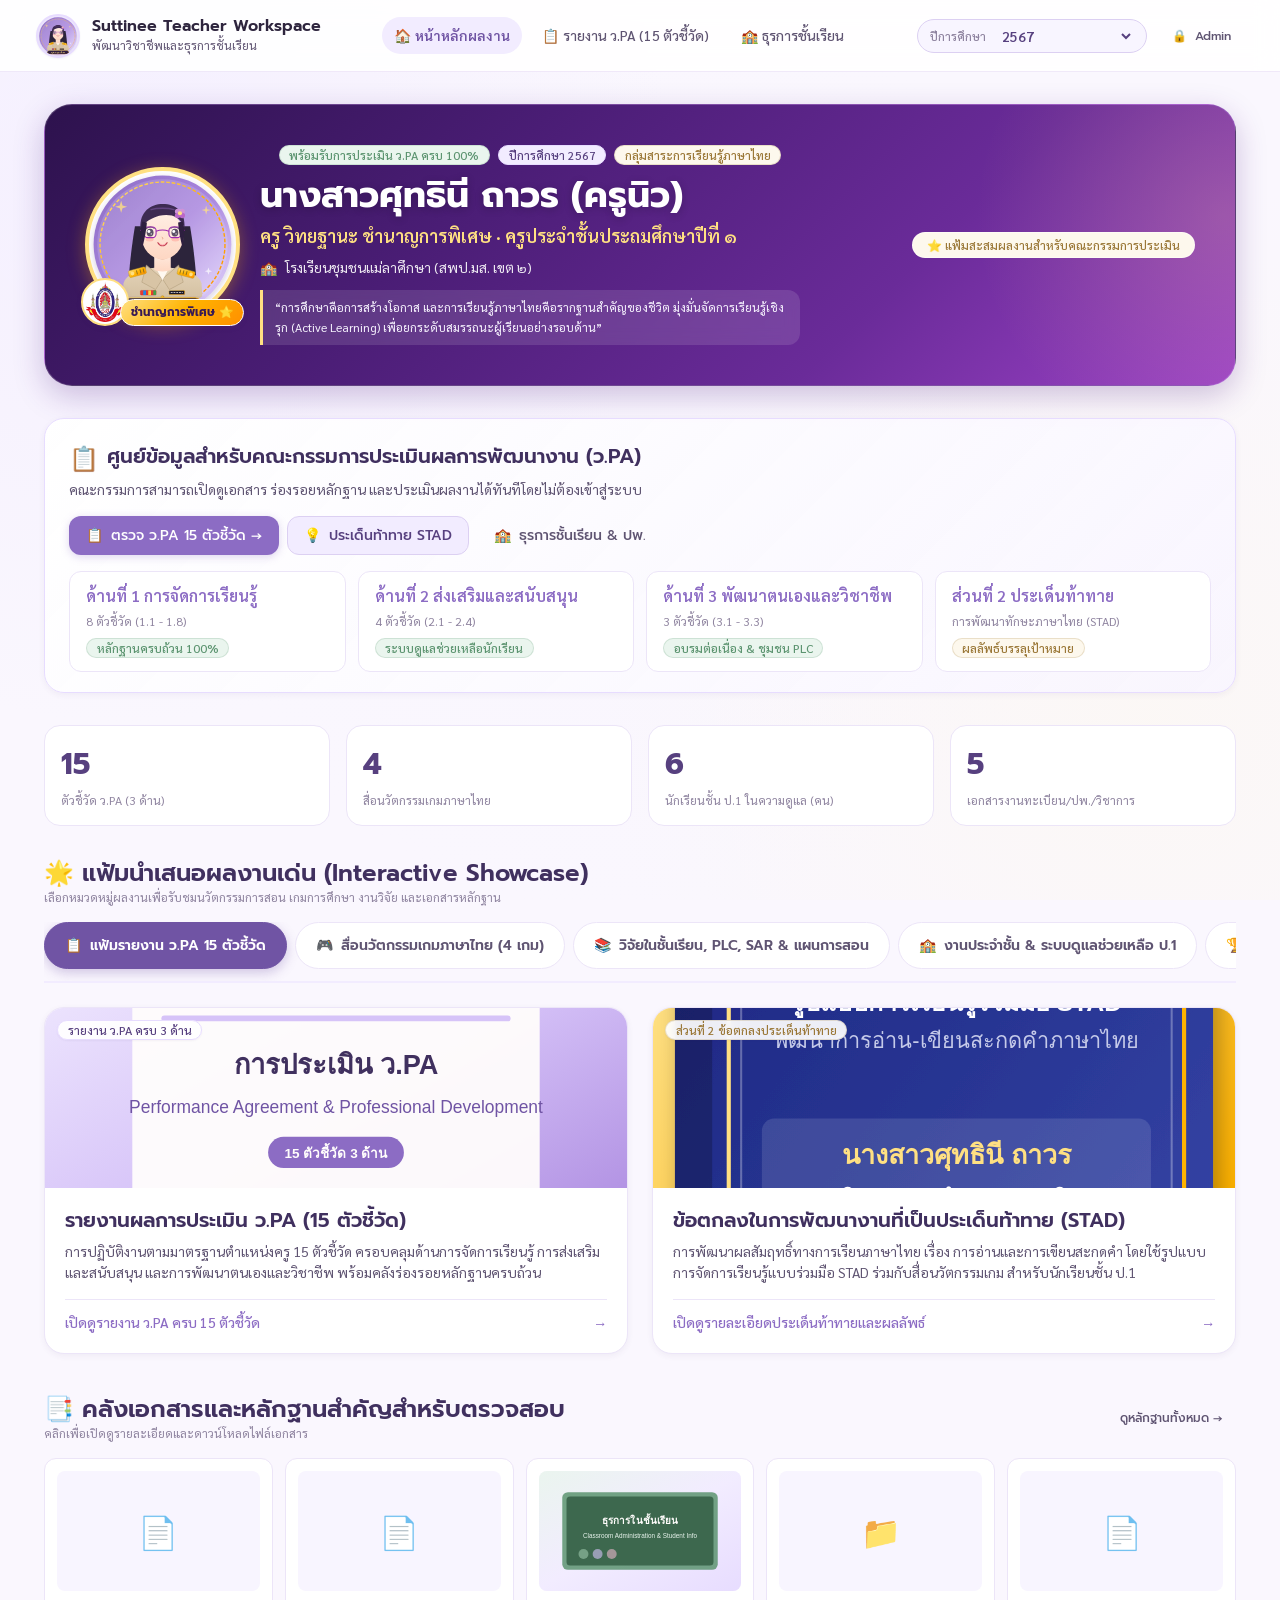
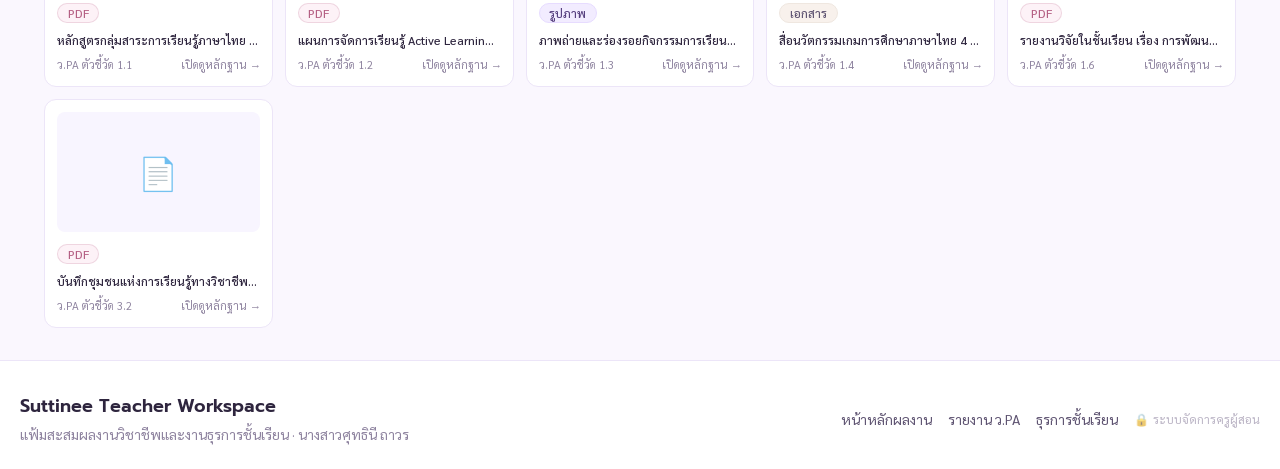
==== index.html @ 17eee942 "feat: initial release of Suttinee Teacher Workspace — Academic Portfolio & Evaluator Platform" ====
<!DOCTYPE html>
<html lang="th">
<head>
  <meta charset="UTF-8">
  <meta name="viewport" content="width=device-width, initial-scale=1.0">
  <meta name="description" content="Suttinee Teacher Workspace — ผลงานการพัฒนาวิชาชีพ (ว.PA) และงานธุรการชั้นเรียน โดย นางสาวศุทธินี ถาวร สำหรับคณะกรรมการประเมิน">
  <meta name="theme-color" content="#A986DE">
  <title>Suttinee Teacher Workspace — แฟ้มสะสมผลงานและประเมิน ว.PA ครูศุทธินี ถาวร</title>

  <!-- CSS Design System -->
  <link rel="stylesheet" href="./css/tokens.css">
  <link rel="stylesheet" href="./css/base.css">
  <link rel="stylesheet" href="./css/layout.css">
  <link rel="stylesheet" href="./css/components.css">
  <link rel="stylesheet" href="./css/pages.css">
  <link rel="stylesheet" href="./css/utilities.css">
</head>
<body>

  <!-- Top Progress Bar -->
  <div id="top-progress-bar" role="progressbar" aria-valuemin="0" aria-valuemax="100"></div>

  <!-- Header -->
  <header class="site-header" id="site-header">
    <div class="header-inner">
      <a href="./index.html" class="header-brand" id="header-brand-link">
        <img src="./assets/fallback/profile.svg" alt="ครูศุทธินี" class="brand-avatar" id="header-avatar">
        <div class="brand-meta">
          <span class="brand-title" id="header-title">Suttinee Teacher Workspace</span>
          <span class="brand-subtitle" id="header-subtitle">พัฒนาวิชาชีพและธุรการชั้นเรียน</span>
        </div>
      </a>

      <!-- Desktop Navigation -->
      <nav class="header-nav" aria-label="Main Navigation">
        <a href="./index.html" class="nav-link active" id="nav-home">
          <span>🏠</span> หน้าหลักผลงาน
        </a>
        <a href="./pa.html" class="nav-link" id="nav-pa">
          <span>📋</span> รายงาน ว.PA (15 ตัวชี้วัด)
        </a>
        <a href="./classroom.html" class="nav-link" id="nav-classroom">
          <span>🏫</span> ธุรการชั้นเรียน
        </a>
      </nav>

      <!-- Header Actions: Year Selector, Top-Right Admin Entry & Mobile Toggle -->
      <div class="header-actions">
        <div class="year-pill-wrapper" title="เลือกปีการศึกษา">
          <span class="year-pill-label">ปีการศึกษา</span>
          <select id="header-year-select" class="year-pill-select" aria-label="เลือกปีการศึกษา">
            <!-- Populated dynamically -->
          </select>
        </div>

        <!-- Top-Right Admin Button -->
        <div id="header-admin-wrapper">
          <a href="./admin.html" class="btn btn-subtle btn-sm" id="btn-header-admin" title="ส่วนจัดการระบบสำหรับครูผู้สอน">
            <span id="admin-btn-icon">🔒</span> <span id="admin-btn-text">Admin</span>
          </a>
        </div>

        <button type="button" class="mobile-nav-toggle" id="mobile-nav-toggle" aria-label="Open menu">
          ☰
        </button>
      </div>
    </div>
  </header>

  <!-- Mobile Drawer -->
  <div class="mobile-drawer-backdrop" id="mobile-drawer-backdrop"></div>
  <aside class="mobile-drawer" id="mobile-drawer" aria-label="Mobile Navigation">
    <div class="mobile-drawer-header">
      <div class="font-semibold text-purple">เมนูนำทาง</div>
      <button type="button" class="btn-icon" id="mobile-drawer-close" aria-label="Close menu">&times;</button>
    </div>
    <div class="mobile-nav-links">
      <a href="./index.html" class="mobile-nav-link active"><span>🏠</span> หน้าหลักผลงาน</a>
      <a href="./pa.html" class="mobile-nav-link" id="mob-nav-pa"><span>📋</span> รายงาน ว.PA 15 ตัวชี้วัด</a>
      <a href="./classroom.html" class="mobile-nav-link" id="mob-nav-classroom"><span>🏫</span> ธุรการชั้นเรียน</a>
      <a href="./admin.html" class="mobile-nav-link" style="margin-top: 2rem; border-top: 1px solid var(--border-light); padding-top: 1rem;">
        <span>🔒</span> เข้าสู่ระบบจัดการ (Admin)
      </a>
    </div>
  </aside>

  <!-- Main Content -->
  <main class="main-wrapper" id="main-content">
    <div class="container">

      <!-- Hero Portfolio Presentation Showcase -->
      <section class="hero-portfolio-showcase animate-fade-in" aria-labelledby="hero-teacher-name">
        <div class="hero-inner-layout">
          <div class="hero-identity">
            <div class="hero-avatar-crest">
              <img src="./assets/showcase/avatar-krunew.svg" alt="ภาพครูนิว ศุทธินี ถาวร" class="hero-avatar-img" id="hero-avatar">
              <!-- School Emblem Seal -->
              <div class="school-emblem-badge" title="โรงเรียนชุมชนแม่ลาศึกษา">
                <img src="./assets/school_logo.png" alt="ตราโรงเรียนชุมชนแม่ลาศึกษา" id="hero-school-logo">
              </div>
              <span class="senior-seal-badge">ชำนาญการพิเศษ ⭐</span>
            </div>

            <div class="hero-meta-box">
              <div class="d-flex align-center gap-2 mb-2 flex-wrap justify-center justify-md-start">
                <span class="badge badge-sage">พร้อมรับการประเมิน ว.PA ครบ 100%</span>
                <span class="badge badge-purple" id="hero-year-badge">ปีการศึกษา 2567</span>
                <span class="badge badge-gold">กลุ่มสาระการเรียนรู้ภาษาไทย</span>
              </div>
              <h1 class="hero-title-main" id="hero-teacher-name">นางสาวศุทธินี ถาวร (ครูนิว)</h1>
              <div class="hero-rank-text" id="hero-role">ครู วิทยฐานะ ชำนาญการพิเศษ · ครูประจำชั้นประถมศึกษาปีที่ ๑</div>
              <div class="hero-school-text" id="hero-school">
                <span>🏫</span> โรงเรียนชุมชนแม่ลาศึกษา อำเภอแม่ลาน้อย จังหวัดแม่ฮ่องสอน (สพป.มส. เขต ๒)
              </div>
              <p class="hero-quote-box" id="hero-quote">
                “การศึกษาคือการสร้างโอกาส และการเรียนรู้ภาษาไทยคือรากฐานสำคัญของชีวิต มุ่งมั่นจัดการเรียนรู้เชิงรุก (Active Learning) บูรณาการสื่อนวัตกรรมเกมเพื่อพัฒนาศักยภาพผู้เรียนอย่างรอบด้าน”
              </p>
            </div>
          </div>

          <!-- Quick Evaluator Status & Contact Card -->
          <div class="d-flex flex-column gap-3 align-center align-md-end">
            <div class="badge badge-gold" style="font-size: var(--font-size-xs); padding: 6px 14px; border: 1px solid rgba(255,255,255,0.4);">
              ⭐ แฟ้มสะสมผลงานสำหรับคณะกรรมการประเมิน
            </div>
            <div class="text-right d-none d-md-block" style="font-size: var(--font-size-xs); color: rgba(255,255,255,0.85); line-height: 1.6;">
              <div>📞 ติดต่อครูศุทธินี: <strong>064-618-0472</strong></div>
              <div>📍 ม.1 ต.แม่ลาหลวง อ.แม่ลาน้อย จ.แม่ฮ่องสอน</div>
            </div>
          </div>
        </div>
      </section>

      <!-- Evaluator Welcome & Quick-Jump Gateway -->
      <section class="evaluator-quick-strip animate-slide-up" aria-label="Evaluator Gateway">
        <div class="d-flex align-center justify-between flex-wrap gap-4 mb-4">
          <div>
            <div class="d-flex align-center gap-2">
              <span style="font-size: 1.5rem;">📋</span>
              <h2 style="font-size: var(--font-size-lg); color: var(--purple-900);">
                ศูนย์ข้อมูลสำหรับคณะกรรมการประเมินผลการพัฒนางาน (ว.PA)
              </h2>
            </div>
            <p class="text-secondary" style="font-size: var(--font-size-sm); margin-top: 4px;">
              คณะกรรมการสามารถเปิดดูเอกสาร ร่องรอยหลักฐาน และประเมินผลงานได้ทันทีโดยไม่ต้องเข้าสู่ระบบ
            </p>
          </div>

          <!-- Quick Navigation Buttons for Committee -->
          <div class="d-flex flex-wrap gap-2">
            <a href="./pa.html" class="btn btn-primary" id="btn-eval-pa">
              <span>📋</span> ตรวจ ว.PA 15 ตัวชี้วัด &rarr;
            </a>
            <a href="./pa.html#indicator-CHALLENGE" class="btn btn-secondary" id="btn-eval-challenge">
              <span>💡</span> ประเด็นท้าทาย STAD
            </a>
            <a href="./classroom.html" class="btn btn-subtle" id="btn-eval-classroom">
              <span>🏫</span> ธุรการชั้นเรียน &amp; ปพ.
            </a>
          </div>
        </div>

        <!-- 3 Aspects Summary Cards for Evaluators -->
        <div class="d-grid gap-3" style="grid-template-columns: repeat(auto-fit, minmax(240px, 1fr));">
          <div style="background: var(--surface-card); padding: var(--space-3) var(--space-4); border-radius: var(--radius-md); border: 1px solid var(--border-light);">
            <div class="font-semibold text-purple mb-1">ด้านที่ 1 การจัดการเรียนรู้</div>
            <div class="text-muted" style="font-size: var(--font-size-xs);">8 ตัวชี้วัด (1.1 - 1.8)</div>
            <div class="badge badge-sage mt-2">หลักฐานครบถ้วน 100%</div>
          </div>

          <div style="background: var(--surface-card); padding: var(--space-3) var(--space-4); border-radius: var(--radius-md); border: 1px solid var(--border-light);">
            <div class="font-semibold text-purple mb-1">ด้านที่ 2 ส่งเสริมและสนับสนุน</div>
            <div class="text-muted" style="font-size: var(--font-size-xs);">4 ตัวชี้วัด (2.1 - 2.4)</div>
            <div class="badge badge-sage mt-2">ระบบดูแลช่วยเหลือนักเรียน</div>
          </div>

          <div style="background: var(--surface-card); padding: var(--space-3) var(--space-4); border-radius: var(--radius-md); border: 1px solid var(--border-light);">
            <div class="font-semibold text-purple mb-1">ด้านที่ 3 พัฒนาตนเองและวิชาชีพ</div>
            <div class="text-muted" style="font-size: var(--font-size-xs);">3 ตัวชี้วัด (3.1 - 3.3)</div>
            <div class="badge badge-sage mt-2">อบรมต่อเนื่อง &amp; ชุมชน PLC</div>
          </div>

          <div style="background: var(--surface-card); padding: var(--space-3) var(--space-4); border-radius: var(--radius-md); border: 1px solid var(--border-light);">
            <div class="font-semibold text-purple mb-1">ส่วนที่ 2 ประเด็นท้าทาย</div>
            <div class="text-muted" style="font-size: var(--font-size-xs);">การพัฒนาทักษะภาษาไทย (STAD)</div>
            <div class="badge badge-gold mt-2">ผลลัพธ์บรรลุเป้าหมาย</div>
          </div>
        </div>
      </section>

      <!-- Stats Strip -->
      <section class="stats-strip" aria-label="Summary Statistics">
        <div class="stat-card">
          <span class="stat-value" id="stat-pa-indicators">15</span>
          <span class="stat-label">ตัวชี้วัด ว.PA (3 ด้าน)</span>
        </div>
        <div class="stat-card">
          <span class="stat-value" id="stat-games">4</span>
          <span class="stat-label">สื่อนวัตกรรมเกมภาษาไทย</span>
        </div>
        <div class="stat-card">
          <span class="stat-value" id="stat-students">-</span>
          <span class="stat-label">นักเรียนชั้น ป.1 ในความดูแล (คน)</span>
        </div>
        <div class="stat-card">
          <span class="stat-value" id="stat-docs">-</span>
          <span class="stat-label">เอกสารงานทะเบียน/ปพ./วิชาการ</span>
        </div>
      </section>

      <!-- INTERACTIVE PORTFOLIO SHOWCASE SECTION (SEMI-PORTFOLIO PRESENTATION) -->
      <section class="portfolio-showcase-section" aria-labelledby="portfolio-tabs-heading">
        <div class="d-flex align-center justify-between mb-4 flex-wrap gap-2">
          <div>
            <h2 id="portfolio-tabs-heading" style="font-size: var(--font-size-xl); color: var(--purple-900);">
              🌟 แฟ้มนำเสนอผลงานเด่น (Interactive Showcase)
            </h2>
            <p class="text-muted" style="font-size: var(--font-size-xs);">
              เลือกหมวดหมู่ผลงานเพื่อรับชมนวัตกรรมการสอน เกมการศึกษา งานวิจัย และเอกสารหลักฐาน
            </p>
          </div>
        </div>

        <!-- Portfolio Tab Buttons -->
        <div class="portfolio-tabs-nav" role="tablist" aria-label="หมวดหมู่นำเสนอผลงาน">
          <button type="button" class="portfolio-tab-btn active" data-tab="tab-pa" role="tab" aria-selected="true" aria-controls="pane-pa">
            <span>📋</span> แฟ้มรายงาน ว.PA 15 ตัวชี้วัด
          </button>
          <button type="button" class="portfolio-tab-btn" data-tab="tab-games" role="tab" aria-selected="false" aria-controls="pane-games">
            <span>🎮</span> สื่อนวัตกรรมเกมภาษาไทย (4 เกม)
          </button>
          <button type="button" class="portfolio-tab-btn" data-tab="tab-academic" role="tab" aria-selected="false" aria-controls="pane-academic">
            <span>📚</span> วิจัยในชั้นเรียน, PLC, SAR &amp; แผนการสอน
          </button>
          <button type="button" class="portfolio-tab-btn" data-tab="tab-classroom" role="tab" aria-selected="false" aria-controls="pane-classroom">
            <span>🏫</span> งานประจำชั้น &amp; ระบบดูแลช่วยเหลือ ป.1
          </button>
          <button type="button" class="portfolio-tab-btn" data-tab="tab-awards" role="tab" aria-selected="false" aria-controls="pane-awards">
            <span>🏆</span> รางวัลและผลงานที่ภาคภูมิใจ
          </button>
        </div>

        <!-- Tab Panes -->
        <div class="portfolio-tabs-content">

          <!-- TAB PANE 1: PA 15 Indicators & Challenge -->
          <div class="portfolio-tab-pane active" id="pane-pa" role="tabpanel">
            <div class="modules-grid">
              <a href="./pa.html" class="module-card card-interactive" id="card-pa-link">
                <div class="module-cover-wrapper">
                  <img src="./assets/fallback/pa-cover.svg" alt="ปกรายงาน ว.PA" class="module-cover" id="cover-pa">
                  <span class="badge badge-purple module-badge-tag">รายงาน ว.PA ครบ 3 ด้าน</span>
                </div>
                <div class="module-body">
                  <h3 class="module-title">รายงานผลการประเมิน ว.PA (15 ตัวชี้วัด)</h3>
                  <p class="module-desc">
                    การปฏิบัติงานตามมาตรฐานตำแหน่งครู 15 ตัวชี้วัด ครอบคลุมด้านการจัดการเรียนรู้ การส่งเสริมและสนับสนุน และการพัฒนาตนเองและวิชาชีพ พร้อมคลังร่องรอยหลักฐานครบถ้วน
                  </p>
                  <div class="module-footer">
                    <span>เปิดดูรายงาน ว.PA ครบ 15 ตัวชี้วัด</span>
                    <span>&rarr;</span>
                  </div>
                </div>
              </a>

              <a href="./pa.html#indicator-CHALLENGE" class="module-card card-interactive" id="card-challenge-link">
                <div class="module-cover-wrapper" style="background: linear-gradient(135deg, #FFE082, #FFB300);">
                  <img src="./assets/showcase/cover-research.svg" alt="ปกประเด็นท้าทาย STAD" class="module-cover">
                  <span class="badge badge-gold module-badge-tag">ส่วนที่ 2 ข้อตกลงประเด็นท้าทาย</span>
                </div>
                <div class="module-body">
                  <h3 class="module-title">ข้อตกลงในการพัฒนางานที่เป็นประเด็นท้าทาย (STAD)</h3>
                  <p class="module-desc">
                    การพัฒนาผลสัมฤทธิ์ทางการเรียนภาษาไทย เรื่อง การอ่านและการเขียนสะกดคำ โดยใช้รูปแบบการจัดการเรียนรู้แบบร่วมมือ STAD ร่วมกับสื่อนวัตกรรมเกม สำหรับนักเรียนชั้น ป.1
                  </p>
                  <div class="module-footer">
                    <span>เปิดดูรายละเอียดประเด็นท้าทายและผลลัพธ์</span>
                    <span>&rarr;</span>
                  </div>
                </div>
              </a>
            </div>
          </div>

          <!-- TAB PANE 2: 4 Educational Games (From krunew site) -->
          <div class="portfolio-tab-pane" id="pane-games" role="tabpanel">
            <div class="d-flex align-center justify-between mb-4">
              <div>
                <h3 style="font-size: var(--font-size-md); color: var(--purple-900);">
                  สื่อนวัตกรรมเกมการศึกษาภาษาไทย เพื่อพัฒนาการอ่านออกเขียนได้ ชั้น ป.1
                </h3>
                <p class="text-secondary" style="font-size: var(--font-size-xs);">
                  สื่อการสอน Gamified Learning สร้างสรรค์โดยครูนิว กรรมการสามารถคลิกเพื่อทดลองเล่นจำลองได้ทันที
                </p>
              </div>
            </div>

            <div class="games-showcase-grid">
              <!-- Game 1: Word Wheel -->
              <div class="game-card">
                <div class="game-thumb-box">
                  <img src="./assets/games/game-wheel.svg" alt="เกมวงล้อคำหรรษา">
                </div>
                <div class="game-card-body">
                  <div class="badge badge-purple mb-2 align-self-start">สระและการแจกลูก</div>
                  <h4 class="game-card-title">🎡 เกมวงล้อคำหรรษา (Word Wheel)</h4>
                  <p class="game-card-desc">
                    ฝึกการอ่านสะกดคำแจกลูก พยัญชนะต้นและสระเดี่ยว หมุนวงล้อเพื่อประสมคำและออกเสียงคำที่ได้
                  </p>
                  <button type="button" class="game-play-btn" data-game="wheel">
                    <span>🎮</span> ทดลองเล่นเกมวงล้อ
                  </button>
                </div>
              </div>

              <!-- Game 2: Whack-a-Mole -->
              <div class="game-card">
                <div class="game-thumb-box">
                  <img src="./assets/games/game-mole.svg" alt="เกมตีตัวตุ่นสระไทย">
                </div>
                <div class="game-card-body">
                  <div class="badge badge-sage mb-2 align-self-start">แยกแยะรูปสระ</div>
                  <h4 class="game-card-title">🔨 เกมตีตัวตุ่น สระอะ สระอา สระอิ</h4>
                  <p class="game-card-desc">
                    เกมฝึกความจำและประสาทสัมผัส ตีตัวตุ่นที่มีสระถูกต้องตามโจทย์เพื่อสะสมคะแนน
                  </p>
                  <button type="button" class="game-play-btn" data-game="mole">
                    <span>🎮</span> ทดลองเล่นเกมตีตัวตุ่น
                  </button>
                </div>
              </div>

              <!-- Game 3: Airplane Flight -->
              <div class="game-card">
                <div class="game-thumb-box">
                  <img src="./assets/games/game-airplane.svg" alt="เกมเครื่องบินเหินเวหา">
                </div>
                <div class="game-card-body">
                  <div class="badge badge-purple mb-2 align-self-start">คำควบกล้ำ &amp; ความหมาย</div>
                  <h4 class="game-card-title">✈️ เกมเครื่องบินเหินเวหาล่าคำศัพท์</h4>
                  <p class="game-card-desc">
                    บินนำเครื่องบินไปชนบอลลูนคำศัพท์ที่ถูกต้อง ช่วยฝึกสมาธิและความจำคำศัพท์อย่างรวดเร็ว
                  </p>
                  <button type="button" class="game-play-btn" data-game="airplane">
                    <span>🎮</span> ทดลองเล่นเกมเครื่องบิน
                  </button>
                </div>
              </div>

              <!-- Game 4: Puzzle Match -->
              <div class="game-card">
                <div class="game-thumb-box">
                  <img src="./assets/games/game-puzzle.svg" alt="เกมต่อภาพผสมคำ">
                </div>
                <div class="game-card-body">
                  <div class="badge badge-gold mb-2 align-self-start">ประสมคำสองพยางค์</div>
                  <h4 class="game-card-title">🧩 เกมจับคู่ต่อภาพผสมคำ (Word Match)</h4>
                  <p class="game-card-desc">
                    ต่อจิ๊กซอว์พยัญชนะ สระ และรูปภาพให้สมบูรณ์ เสริมสร้างคลังคำศัพท์ภาษาไทย
                  </p>
                  <button type="button" class="game-play-btn" data-game="puzzle">
                    <span>🎮</span> ทดลองเล่นเกมต่อภาพ
                  </button>
                </div>
              </div>
            </div>
          </div>

          <!-- TAB PANE 3: Academic Showcase (SAR, PLC, Research, Lesson Plans) -->
          <div class="portfolio-tab-pane" id="pane-academic" role="tabpanel">
            <div class="d-flex align-center justify-between mb-4">
              <div>
                <h3 style="font-size: var(--font-size-md); color: var(--purple-900);">
                  ผลงานทางวิชาการ การวิจัยในชั้นเรียน และการพัฒนาวิชาชีพ
                </h3>
                <p class="text-secondary" style="font-size: var(--font-size-xs);">
                  เอกสารประกอบการประเมินวิทยฐานะชำนาญการพิเศษ และผลการปฏิบัติงานรายบุคคล
                </p>
              </div>
            </div>

            <div class="academic-showcase-grid">
              <!-- Book 1: SAR -->
              <div class="book-card">
                <div class="book-cover-box">
                  <img src="./assets/showcase/cover-sar.svg" alt="รายงาน SAR">
                </div>
                <div class="book-card-body">
                  <div class="badge badge-purple mb-2 align-self-start">รายงานประเมินตนเอง</div>
                  <h4 class="book-card-title">เล่มรายงานการประเมินตนเอง (SAR)</h4>
                  <p class="book-card-desc">
                    รายงานผลการปฏิบัติงานตนเองรายบุคคล นางสาวศุทธินี ถาวร ชำนาญการพิเศษ ปีการศึกษา 2567
                  </p>
                  <a href="./assets/showcase/cover-sar.svg" target="_blank" class="btn btn-secondary btn-sm mt-auto">
                    <span>📖</span> เปิดดูเล่ม SAR
                  </a>
                </div>
              </div>

              <!-- Book 2: PLC -->
              <div class="book-card">
                <div class="book-cover-box">
                  <img src="./assets/showcase/cover-plc.svg" alt="บันทึก PLC">
                </div>
                <div class="book-card-body">
                  <div class="badge badge-sage mb-2 align-self-start">ชุมชนการเรียนรู้ทางวิชาชีพ</div>
                  <h4 class="book-card-title">บันทึกชุมชนการเรียนรู้ PLC</h4>
                  <p class="book-card-desc">
                    การรวมกลุ่มแก้ปัญหาการอ่านไม่ออกเขียนไม่ได้ กลุ่มสาระภาษาไทย โรงเรียนชุมชนแม่ลาศึกษา
                  </p>
                  <a href="./assets/showcase/cover-plc.svg" target="_blank" class="btn btn-secondary btn-sm mt-auto">
                    <span>📖</span> เปิดดูบันทึก PLC
                  </a>
                </div>
              </div>

              <!-- Book 3: Research STAD -->
              <div class="book-card">
                <div class="book-cover-box">
                  <img src="./assets/showcase/cover-research.svg" alt="วิจัยในชั้นเรียน STAD">
                </div>
                <div class="book-card-body">
                  <div class="badge badge-gold mb-2 align-self-start">วิจัยชั้นเรียน Active Learning</div>
                  <h4 class="book-card-title">วิจัยในชั้นเรียน รูปแบบ STAD</h4>
                  <p class="book-card-desc">
                    การพัฒนาผลสัมฤทธิ์ทางการอ่านและการเขียนสะกดคำภาษาไทย ชั้นประถมศึกษาปีที่ 1
                  </p>
                  <a href="./assets/showcase/cover-research.svg" target="_blank" class="btn btn-secondary btn-sm mt-auto">
                    <span>📖</span> เปิดดูรายงานวิจัย
                  </a>
                </div>
              </div>

              <!-- Book 4: Lesson Plans -->
              <div class="book-card">
                <div class="book-cover-box">
                  <img src="./assets/showcase/cover-lessonplan.svg" alt="แผนการจัดการเรียนรู้">
                </div>
                <div class="book-card-body">
                  <div class="badge badge-purple mb-2 align-self-start">Active Learning</div>
                  <h4 class="book-card-title">แผนการจัดการเรียนรู้เชิงรุก ป.1</h4>
                  <p class="book-card-desc">
                    แผนบูรณาการจัดกิจกรรมการเรียนรู้แบบร่วมมือและเกมมิฟิเคชัน เน้นผู้เรียนเป็นสำคัญ
                  </p>
                  <a href="./assets/showcase/cover-lessonplan.svg" target="_blank" class="btn btn-secondary btn-sm mt-auto">
                    <span>📖</span> เปิดดูแผนการสอน
                  </a>
                </div>
              </div>

              <!-- Book 5: Salary Advancement -->
              <div class="book-card">
                <div class="book-cover-box">
                  <img src="./assets/showcase/cover-salary.svg" alt="ประเมินเลื่อนขั้นเงินเดือน">
                </div>
                <div class="book-card-body">
                  <div class="badge badge-gold mb-2 align-self-start">เลื่อนขั้นเงินเดือน</div>
                  <h4 class="book-card-title">เอกสารประกอบการประเมินเลื่อนขั้นเงินเดือน</h4>
                  <p class="book-card-desc">
                    สรุปผลการปฏิบัติงานตามมาตรฐานตำแหน่งและภาระงานสอน รอบการประเมินที่ 1 และ 2
                  </p>
                  <a href="./assets/showcase/cover-salary.svg" target="_blank" class="btn btn-secondary btn-sm mt-auto">
                    <span>📖</span> เปิดดูเอกสารประกอบ
                  </a>
                </div>
              </div>
            </div>
          </div>

          <!-- TAB PANE 4: Classroom Management & Student Care (From krunew site) -->
          <div class="portfolio-tab-pane" id="pane-classroom" role="tabpanel">
            <div class="d-flex align-center justify-between mb-4">
              <div>
                <h3 style="font-size: var(--font-size-md); color: var(--purple-900);">
                  งานประจำชั้นและระบบดูแลช่วยเหลือนักเรียน ชั้น ป.1
                </h3>
                <p class="text-secondary" style="font-size: var(--font-size-xs);">
                  บันทึกกิจวัตรประจำวัน การดื่มนม แปรงฟัน ตรวจสุขภาพ เวลาเรียน และแบบประเมิน SDQ
                </p>
              </div>
              <a href="./classroom.html" class="btn btn-primary btn-sm">เข้าสู่หน้าธุรการชั้นเรียน &rarr;</a>
            </div>

            <div class="classroom-actions-grid">
              <a href="./classroom.html#tab-students" class="action-card">
                <div class="action-card-icon">👦👧</div>
                <div class="action-card-title">สมาชิกห้องเรียน ป.1</div>
                <div class="action-card-count" id="count-action-students">- คน</div>
              </a>

              <a href="./classroom.html#tab-attendance" class="action-card">
                <div class="action-card-icon">📅</div>
                <div class="action-card-title">เช็คชื่อมาเรียน</div>
                <div class="action-card-count">สถิติเวลาเรียน</div>
              </a>

              <a href="./classroom.html#tab-routines" class="action-card">
                <div class="action-card-icon">🦷</div>
                <div class="action-card-title">การแปรงฟัน</div>
                <div class="action-card-count">หลังอาหารกลางวัน</div>
              </a>

              <a href="./classroom.html#tab-routines" class="action-card">
                <div class="action-card-icon">🥛</div>
                <div class="action-card-title">การดื่มนมโรงเรียน</div>
                <div class="action-card-count">บันทึกทุกวัน</div>
              </a>

              <a href="./classroom.html#tab-health" class="action-card">
                <div class="action-card-icon">⚖️</div>
                <div class="action-card-title">น้ำหนัก-ส่วนสูง</div>
                <div class="action-card-count">เกณฑ์มาตรฐาน BMI</div>
              </a>

              <a href="./classroom.html#tab-sdq" class="action-card">
                <div class="action-card-icon">📝</div>
                <div class="action-card-title">คัดกรอง SDQ</div>
                <div class="action-card-count">ดูแลช่วยเหลือนักเรียน</div>
              </a>

              <a href="./classroom.html#tab-documents" class="action-card">
                <div class="action-card-icon">📑</div>
                <div class="action-card-title">สมุด ปพ.5 / ปพ.6</div>
                <div class="action-card-count">งานทะเบียนประวัติ</div>
              </a>

              <a href="./classroom.html#tab-documents" class="action-card">
                <div class="action-card-icon">🏡</div>
                <div class="action-card-title">การเยี่ยมบ้าน 100%</div>
                <div class="action-card-count">ประสานผู้ปกครอง</div>
              </a>
            </div>
          </div>

          <!-- TAB PANE 5: Honors & Awards -->
          <div class="portfolio-tab-pane" id="pane-awards" role="tabpanel">
            <div class="card" style="background: var(--surface-card); border-left: 4px solid var(--color-primary-strong);">
              <div class="d-flex align-center justify-between flex-wrap gap-4 mb-4">
                <div>
                  <div class="d-flex align-center gap-2">
                    <span style="font-size: 1.4rem;">🏆</span>
                    <h3 style="font-size: var(--font-size-xl); color: var(--purple-900);">
                      เกียรติบัตรและรางวัลที่ภาคภูมิใจ (Honors &amp; Awards)
                    </h3>
                  </div>
                  <p class="text-secondary" style="font-size: var(--font-size-sm); margin-top: 2px;">
                    เกียรติประวัติและผลลัพธ์ความสำเร็จจากการทุ่มเทในการจัดการเรียนการสอนและการพัฒนาผู้เรียน
                  </p>
                </div>
                <span class="badge badge-gold">ผลงานเชิงประจักษ์</span>
              </div>

              <div class="d-grid gap-4" style="grid-template-columns: repeat(auto-fit, minmax(280px, 1fr));">
                <div class="d-flex gap-3 align-start" style="padding: var(--space-3); border-radius: var(--radius-md); background: var(--surface-card-subtle); border: 1px solid var(--border-light);">
                  <div style="font-size: 2.2rem;">🥇</div>
                  <div>
                    <div class="font-semibold text-primary">ครูผู้สอนดีเด่นกลุ่มสาระการเรียนรู้ภาษาไทย</div>
                    <div class="text-muted" style="font-size: var(--font-size-xs); margin-top: 2px;">สำนักงานเขตพื้นที่การศึกษาประถมศึกษาแม่ฮ่องสอน เขต 2</div>
                    <p class="text-secondary mt-1" style="font-size: var(--font-size-xs);">
                      ได้รับการยกย่องเชิดชูเกียรติครูดีเด่น ผู้มีความมุ่งมั่นพัฒนาการอ่านออกเขียนได้
                    </p>
                  </div>
                </div>

                <div class="d-flex gap-3 align-start" style="padding: var(--space-3); border-radius: var(--radius-md); background: var(--surface-card-subtle); border: 1px solid var(--border-light);">
                  <div style="font-size: 2.2rem;">💡</div>
                  <div>
                    <div class="font-semibold text-primary">รางวัลนวัตกรรมการสอนภาษาไทยแบบร่วมมือ (STAD)</div>
                    <div class="text-muted" style="font-size: var(--font-size-xs); margin-top: 2px;">รางวัลนวัตกรรมการสอนยอดเยี่ยม</div>
                    <p class="text-secondary mt-1" style="font-size: var(--font-size-xs);">
                      การพัฒนาผลสัมฤทธิ์การอ่านสะกดคำของนักเรียนชั้น ป.1 โรงเรียนชุมชนแม่ลาศึกษา
                    </p>
                  </div>
                </div>

                <div class="d-flex gap-3 align-start" style="padding: var(--space-3); border-radius: var(--radius-md); background: var(--surface-card-subtle); border: 1px solid var(--border-light);">
                  <div style="font-size: 2.2rem;">🤝</div>
                  <div>
                    <div class="font-semibold text-primary">ผู้นำชุมชนการเรียนรู้ทางวิชาชีพ (PLC Leader)</div>
                    <div class="text-muted" style="font-size: var(--font-size-xs); margin-top: 2px;">การขับเคลื่อนคุณภาพการศึกษาในสถานศึกษา</div>
                    <p class="text-secondary mt-1" style="font-size: var(--font-size-xs);">
                      แลกเปลี่ยนเรียนรู้ร่วมกับคณะครูเพื่อแก้ปัญหาการเรียนรู้ของผู้เรียนอย่างยั่งยืน
                    </p>
                  </div>
                </div>
              </div>
            </div>
          </div>

        </div>
      </section>

      <!-- Quick Document Showcase / Recent Highlights -->
      <section class="mt-8" aria-labelledby="quick-docs-heading">
        <div class="d-flex align-center justify-between mb-4 flex-wrap gap-2">
          <div>
            <h2 id="quick-docs-heading" style="font-size: var(--font-size-xl); color: var(--purple-900);">
              📑 คลังเอกสารและหลักฐานสำคัญสำหรับตรวจสอบ
            </h2>
            <p class="text-muted" style="font-size: var(--font-size-xs);">คลิกเพื่อเปิดดูรายละเอียดและดาวน์โหลดไฟล์เอกสาร</p>
          </div>
          <a href="./pa.html" class="btn btn-subtle btn-sm">ดูหลักฐานทั้งหมด &rarr;</a>
        </div>

        <div id="home-recent-list" class="evidence-grid">
          <!-- Populated by JS -->
          <div class="skeleton skeleton-card"></div>
          <div class="skeleton skeleton-card"></div>
          <div class="skeleton skeleton-card"></div>
        </div>
      </section>

    </div>
  </main>

  <!-- Footer -->
  <footer class="site-footer">
    <div class="footer-inner">
      <div class="footer-brand">
        <div class="footer-title">Suttinee Teacher Workspace</div>
        <div class="footer-desc">แฟ้มสะสมผลงานวิชาชีพและงานธุรการชั้นเรียน · นางสาวศุทธินี ถาวร</div>
      </div>
      <div class="footer-links">
        <a href="./index.html" class="footer-link">หน้าหลักผลงาน</a>
        <a href="./pa.html" class="footer-link" id="footer-link-pa">รายงาน ว.PA</a>
        <a href="./classroom.html" class="footer-link" id="footer-link-classroom">ธุรการชั้นเรียน</a>
        <a href="./admin.html" class="footer-admin-entry" title="เข้าสู่ส่วนจัดการระบบ (สำหรับครูผู้สอน)">
          <span>🔒</span> ระบบจัดการครูผู้สอน
        </a>
      </div>
    </div>
  </footer>

  <!-- Toast Container -->
  <div id="toast-container" aria-live="polite"></div>

  <!-- Page Logic Script -->
  <script type="module" src="./js/pages/home.js"></script>
</body>
</html>
---- css/tokens.css ----
/* ==========================================================================
   THEME DESIGN TOKENS
   Theme: Lavender Cozy Academic (Pastel Purple · Cozy · Feminine · Academic)
   Suttinee Teacher Workspace
   ========================================================================== */

:root {
  /* --- Primary Purple Palette --- */
  --purple-50:  #F8F5FF;
  --purple-100: #F2ECFF;
  --purple-200: #E7DCFF;
  --purple-300: #D6C3F8;
  --purple-400: #C2A4EF;
  --purple-500: #A986DE;
  --purple-600: #8C6CC4;
  --purple-700: #7054A4;
  --purple-800: #57407F;
  --purple-900: #40305F;

  /* Primary Brand Shortcuts */
  --color-primary: #A986DE;
  --color-primary-strong: #8C6CC4;
  --color-primary-dark: #7054A4;
  --color-primary-soft: #F2ECFF;
  --color-primary-softer: #F8F5FF;

  /* --- Supporting Palette: Warm Cream / Paper --- */
  --cream-50:  #FFFDFC;
  --cream-100: #FFF9F5;
  --cream-200: #F8F1EC;
  --cream-300: #EFE7E0;

  /* --- Supporting Palette: Soft Rose Accent --- */
  --rose-soft: #FDF2F7;
  --rose-mid:  #EAB8CC;
  --rose-deep: #B56084;

  /* --- Supporting Palette: Soft Sage Accent (Success / Positive) --- */
  --sage-soft: #EAF5EE;
  --sage-mid:  #9BC7AA;
  --sage-deep: #5C9470;

  /* --- Supporting Palette: Soft Gold Accent (Special / Badge) --- */
  --gold-soft: #FDF8ED;
  --gold-mid:  #D6B980;
  --gold-deep: #9A7736;

  /* --- Warning / Danger Accents --- */
  --amber-soft: #FEF3C7;
  --amber-mid:  #D97706;
  --danger-soft: #FEE2E2;
  --danger-mid:  #EF4444;
  --danger-deep: #B91C1C;

  /* --- Neutral & Surface Tokens --- */
  --surface-body: #FAF7FE;
  --surface-card: #FFFFFF;
  --surface-card-subtle: #FDFBFF;
  --surface-glass: rgba(255, 255, 255, 0.88);
  --surface-glass-border: rgba(169, 134, 222, 0.18);
  
  --text-primary: #2E253E;
  --text-secondary: #5F5472;
  --text-muted: #8E839F;
  --text-inverse: #FFFFFF;
  
  --border-light: #ECE5F8;
  --border-medium: #DCD0F2;
  --border-focus: #A986DE;

  /* --- Typography --- */
  --font-heading: 'Prompt', -apple-system, BlinkMacSystemFont, "Segoe UI", Roboto, "Noto Sans Thai", sans-serif;
  --font-body: 'Sarabun', -apple-system, BlinkMacSystemFont, "Segoe UI", Roboto, "Noto Sans Thai", sans-serif;
  --font-mono: ui-monospace, SFMono-Regular, Menlo, Monaco, Consolas, monospace;

  --font-size-xs: 0.75rem;    /* 12px */
  --font-size-sm: 0.875rem;   /* 14px */
  --font-size-base: 1rem;     /* 16px */
  --font-size-md: 1.125rem;   /* 18px */
  --font-size-lg: 1.25rem;    /* 20px */
  --font-size-xl: 1.5rem;     /* 24px */
  --font-size-2xl: 1.875rem;  /* 30px */
  --font-size-3xl: 2.25rem;   /* 36px */

  --font-weight-normal: 400;
  --font-weight-medium: 500;
  --font-weight-semibold: 600;
  --font-weight-bold: 700;

  --line-height-tight: 1.25;
  --line-height-normal: 1.5;
  --line-height-relaxed: 1.65;

  /* --- Spacing --- */
  --space-1: 0.25rem;  /* 4px */
  --space-2: 0.5rem;   /* 8px */
  --space-3: 0.75rem;  /* 12px */
  --space-4: 1rem;     /* 16px */
  --space-5: 1.25rem;  /* 20px */
  --space-6: 1.5rem;   /* 24px */
  --space-8: 2rem;     /* 32px */
  --space-10: 2.5rem;  /* 40px */
  --space-12: 3rem;    /* 48px */
  --space-16: 4rem;    /* 64px */

  /* --- Border Radii --- */
  --radius-xs: 4px;
  --radius-sm: 8px;
  --radius-md: 12px;
  --radius-lg: 16px;
  --radius-xl: 20px;
  --radius-2xl: 28px;
  --radius-full: 9999px;

  /* --- Shadows (Soft Lavender-tinted Cozy Glow) --- */
  --shadow-xs: 0 1px 2px rgba(64, 48, 95, 0.05);
  --shadow-sm: 0 2px 6px rgba(64, 48, 95, 0.06);
  --shadow-md: 0 4px 16px rgba(112, 84, 164, 0.08), 0 1px 4px rgba(64, 48, 95, 0.04);
  --shadow-lg: 0 10px 30px rgba(112, 84, 164, 0.12), 0 2px 8px rgba(64, 48, 95, 0.05);
  --shadow-xl: 0 20px 40px rgba(87, 64, 127, 0.16);
  --shadow-focus: 0 0 0 3px rgba(169, 134, 222, 0.35);

  /* --- Transitions --- */
  --transition-fast: 150ms cubic-bezier(0.4, 0, 0.2, 1);
  --transition-normal: 250ms cubic-bezier(0.4, 0, 0.2, 1);
  --transition-smooth: 350ms cubic-bezier(0.16, 1, 0.3, 1);

  /* --- Layout & Breakpoints --- */
  --container-max-width: 1240px;
  --header-height: 72px;

  /* --- Z-index Stack --- */
  --z-base: 1;
  --z-card: 2;
  --z-sticky: 100;
  --z-header: 500;
  --z-modal-backdrop: 900;
  --z-modal: 1000;
  --z-toast: 1100;
  --z-loading-bar: 1200;

  /* --- Royal & Portfolio Presentation Tokens --- */
  --grad-royal: linear-gradient(135deg, #2B1055 0%, #4D1A7F 50%, #7B1FA2 100%);
  --grad-hero: linear-gradient(135deg, #2D124D 0%, #4A1D75 35%, #6A2B99 70%, #9C42C7 100%);
  --grad-gold: linear-gradient(135deg, #FFE082 0%, #FFB300 50%, #FF8F00 100%);
  --grad-glass: linear-gradient(135deg, rgba(255, 255, 255, 0.95) 0%, rgba(248, 245, 255, 0.88) 100%);
  --grad-card-interactive: linear-gradient(180deg, #FFFFFF 0%, #FAF6FF 100%);
  --shadow-gold-glow: 0 4px 18px rgba(255, 179, 0, 0.35);
  --shadow-royal-glow: 0 10px 30px rgba(77, 26, 127, 0.25);
  --shadow-card-hover: 0 16px 32px -4px rgba(77, 26, 127, 0.16), 0 4px 12px rgba(77, 26, 127, 0.06);
}
---- css/base.css ----
/* ==========================================================================
   BASE & RESET STYLES
   Theme: Lavender Cozy Academic
   ========================================================================== */

@import url('https://fonts.googleapis.com/css2?family=Prompt:ital,wght@0,300;0,400;0,500;0,600;0,700;1,400&family=Sarabun:ital,wght@0,300;0,400;0,500;0,600;0,700;1,400&display=swap');

*, *::before, *::after {
  box-sizing: border-box;
  margin: 0;
  padding: 0;
}

html {
  font-size: 16px;
  scroll-behavior: smooth;
  -webkit-text-size-adjust: 100%;
}

body {
  min-height: 100vh;
  font-family: var(--font-body);
  font-size: var(--font-size-base);
  font-weight: var(--font-weight-normal);
  line-height: var(--line-height-normal);
  color: var(--text-primary);
  background-color: var(--surface-body);
  background-image: 
    radial-gradient(circle at 10% 20%, rgba(242, 236, 255, 0.7) 0%, transparent 40%),
    radial-gradient(circle at 90% 80%, rgba(253, 248, 237, 0.5) 0%, transparent 40%),
    radial-gradient(circle at 50% 50%, rgba(248, 245, 255, 0.4) 0%, transparent 60%);
  background-attachment: fixed;
  -webkit-font-smoothing: antialiased;
  -moz-osx-font-smoothing: grayscale;
  display: flex;
  flex-direction: column;
}

/* Headings */
h1, h2, h3, h4, h5, h6 {
  font-family: var(--font-heading);
  color: var(--text-primary);
  font-weight: var(--font-weight-semibold);
  line-height: var(--line-height-tight);
}

h1 { font-size: var(--font-size-2xl); }
h2 { font-size: var(--font-size-xl); }
h3 { font-size: var(--font-size-lg); }
h4 { font-size: var(--font-size-md); }
h5 { font-size: var(--font-size-base); }
h6 { font-size: var(--font-size-sm); }

@media (min-width: 768px) {
  h1 { font-size: var(--font-size-3xl); }
  h2 { font-size: var(--font-size-2xl); }
  h3 { font-size: var(--font-size-xl); }
}

p {
  margin-bottom: var(--space-3);
}

p:last-child {
  margin-bottom: 0;
}

a {
  color: var(--color-primary-strong);
  text-decoration: none;
  transition: color var(--transition-fast);
}

a:hover {
  color: var(--color-primary-dark);
}

img, svg, video {
  display: block;
  max-width: 100%;
  height: auto;
}

button, input, select, textarea {
  font-family: inherit;
  font-size: inherit;
  color: inherit;
}

button {
  cursor: pointer;
  border: none;
  background: none;
}

/* Accessible Focus Ring */
:focus-visible {
  outline: 2px solid var(--color-primary);
  outline-offset: 2px;
}

/* Custom Lavender Scrollbar */
::-webkit-scrollbar {
  width: 8px;
  height: 8px;
}

::-webkit-scrollbar-track {
  background: var(--purple-50);
}

::-webkit-scrollbar-thumb {
  background: var(--purple-300);
  border-radius: var(--radius-full);
}

::-webkit-scrollbar-thumb:hover {
  background: var(--purple-400);
}

/* Respect Reduced Motion */
@media (prefers-reduced-motion: reduce) {
  *, *::before, *::after {
    animation-duration: 0.01ms !important;
    animation-iteration-count: 1 !important;
    transition-duration: 0.01ms !important;
    scroll-behavior: auto !important;
  }
}
---- css/layout.css ----
/* ==========================================================================
   LAYOUT STYLES
   Theme: Lavender Cozy Academic
   ========================================================================== */

/* Top Loading Bar */
#top-progress-bar {
  position: fixed;
  top: 0;
  left: 0;
  height: 3px;
  width: 0%;
  background: linear-gradient(90deg, var(--purple-400), var(--color-primary), var(--purple-600));
  z-index: var(--z-loading-bar);
  transition: width 200ms ease, opacity 250ms ease;
  box-shadow: 0 0 8px rgba(169, 134, 222, 0.6);
  pointer-events: none;
}

/* Site Header */
.site-header {
  position: sticky;
  top: 0;
  height: var(--header-height);
  background: var(--surface-glass);
  backdrop-filter: blur(12px);
  -webkit-backdrop-filter: blur(12px);
  border-bottom: 1px solid var(--surface-glass-border);
  z-index: var(--z-header);
  transition: background-color var(--transition-normal), box-shadow var(--transition-normal);
}

.site-header.scrolled {
  box-shadow: var(--shadow-sm);
  background: rgba(255, 255, 255, 0.95);
}

.header-inner {
  max-width: var(--container-max-width);
  height: 100%;
  margin: 0 auto;
  padding: 0 var(--space-4);
  display: flex;
  align-items: center;
  justify-content: space-between;
  gap: var(--space-4);
}

/* Brand Logo & Titles */
.header-brand {
  display: flex;
  align-items: center;
  gap: var(--space-3);
  text-decoration: none;
}

.brand-avatar {
  width: 44px;
  height: 44px;
  border-radius: var(--radius-full);
  border: 2px solid var(--purple-200);
  object-fit: cover;
  background: var(--purple-100);
  box-shadow: var(--shadow-xs);
  flex-shrink: 0;
}

.brand-meta {
  display: flex;
  flex-direction: column;
}

.brand-title {
  font-family: var(--font-heading);
  font-size: var(--font-size-base);
  font-weight: var(--font-weight-semibold);
  color: var(--text-primary);
  line-height: 1.2;
}

.brand-subtitle {
  font-size: var(--font-size-xs);
  color: var(--text-secondary);
}

/* Header Navigation */
.header-nav {
  display: none;
  align-items: center;
  gap: var(--space-2);
}

@media (min-width: 840px) {
  .header-nav {
    display: flex;
  }
}

.nav-link {
  padding: var(--space-2) var(--space-3);
  border-radius: var(--radius-full);
  font-size: var(--font-size-sm);
  font-weight: var(--font-weight-medium);
  color: var(--text-secondary);
  transition: all var(--transition-fast);
  display: inline-flex;
  align-items: center;
  gap: var(--space-1);
}

.nav-link:hover {
  color: var(--color-primary-strong);
  background: var(--purple-50);
}

.nav-link.active {
  color: var(--color-primary-dark);
  background: var(--purple-100);
  font-weight: var(--font-weight-semibold);
}

/* Header Actions */
.header-actions {
  display: flex;
  align-items: center;
  gap: var(--space-3);
}

/* Year Selector Pill */
.year-pill-wrapper {
  display: inline-flex;
  align-items: center;
  gap: var(--space-2);
  background: var(--purple-50);
  border: 1px solid var(--border-medium);
  padding: var(--space-1) var(--space-3);
  border-radius: var(--radius-full);
  font-size: var(--font-size-sm);
  transition: border-color var(--transition-fast), background-color var(--transition-fast);
}

.year-pill-wrapper:focus-within {
  border-color: var(--color-primary);
  box-shadow: var(--shadow-focus);
}

.year-pill-label {
  font-size: var(--font-size-xs);
  color: var(--text-muted);
  font-weight: var(--font-weight-medium);
}

.year-pill-select {
  border: none;
  background: transparent;
  font-weight: var(--font-weight-semibold);
  color: var(--purple-800);
  cursor: pointer;
  outline: none;
  padding: 2px 4px;
}

/* Mobile Nav Toggle */
.mobile-nav-toggle {
  display: inline-flex;
  align-items: center;
  justify-content: center;
  width: 40px;
  height: 40px;
  border-radius: var(--radius-md);
  color: var(--text-secondary);
  background: var(--purple-50);
  border: 1px solid var(--border-light);
}

@media (min-width: 840px) {
  .mobile-nav-toggle {
    display: none;
  }
}

/* Mobile Drawer */
.mobile-drawer {
  position: fixed;
  top: 0;
  right: -100%;
  width: min(85vw, 320px);
  height: 100vh;
  background: var(--surface-card);
  box-shadow: var(--shadow-xl);
  z-index: var(--z-modal);
  transition: right var(--transition-smooth);
  display: flex;
  flex-direction: column;
  padding: var(--space-5);
  border-left: 1px solid var(--border-light);
}

.mobile-drawer.open {
  right: 0;
}

.mobile-drawer-backdrop {
  position: fixed;
  inset: 0;
  background: rgba(46, 37, 62, 0.4);
  backdrop-filter: blur(4px);
  z-index: var(--z-modal-backdrop);
  opacity: 0;
  pointer-events: none;
  transition: opacity var(--transition-normal);
}

.mobile-drawer-backdrop.open {
  opacity: 1;
  pointer-events: auto;
}

.mobile-drawer-header {
  display: flex;
  align-items: center;
  justify-content: space-between;
  margin-bottom: var(--space-6);
  padding-bottom: var(--space-3);
  border-bottom: 1px solid var(--border-light);
}

.mobile-nav-links {
  display: flex;
  flex-direction: column;
  gap: var(--space-2);
}

.mobile-nav-link {
  padding: var(--space-3) var(--space-4);
  border-radius: var(--radius-md);
  font-size: var(--font-size-base);
  font-weight: var(--font-weight-medium);
  color: var(--text-secondary);
  display: flex;
  align-items: center;
  gap: var(--space-3);
  transition: background var(--transition-fast), color var(--transition-fast);
}

.mobile-nav-link:hover, .mobile-nav-link.active {
  background: var(--purple-100);
  color: var(--purple-800);
}

/* Main Content Wrapper */
.main-wrapper {
  flex: 1;
  width: 100%;
}

.container {
  max-width: var(--container-max-width);
  margin: 0 auto;
  padding: var(--space-6) var(--space-4);
}

@media (min-width: 768px) {
  .container {
    padding: var(--space-8) var(--space-6);
  }
}

/* Site Footer */
.site-footer {
  margin-top: auto;
  background: var(--surface-card);
  border-top: 1px solid var(--border-light);
  padding: var(--space-8) var(--space-4) var(--space-6);
  color: var(--text-secondary);
}

.footer-inner {
  max-width: var(--container-max-width);
  margin: 0 auto;
  display: flex;
  flex-direction: column;
  gap: var(--space-6);
}

@media (min-width: 768px) {
  .footer-inner {
    flex-direction: row;
    justify-content: space-between;
    align-items: center;
  }
}

.footer-brand {
  display: flex;
  flex-direction: column;
  gap: var(--space-1);
}

.footer-title {
  font-family: var(--font-heading);
  font-size: var(--font-size-md);
  font-weight: var(--font-weight-semibold);
  color: var(--text-primary);
}

.footer-desc {
  font-size: var(--font-size-sm);
  color: var(--text-muted);
}

.footer-links {
  display: flex;
  flex-wrap: wrap;
  align-items: center;
  gap: var(--space-4);
  font-size: var(--font-size-sm);
}

.footer-link {
  color: var(--text-secondary);
}

.footer-link:hover {
  color: var(--color-primary-strong);
}

/* Discreet Admin Entry in Footer */
.footer-admin-entry {
  color: var(--text-muted);
  opacity: 0.6;
  font-size: var(--font-size-xs);
  display: inline-flex;
  align-items: center;
  gap: var(--space-1);
  transition: opacity var(--transition-fast);
}

.footer-admin-entry:hover {
  opacity: 1;
  color: var(--color-primary);
}
---- css/components.css ----
/* ==========================================================================
   COMPONENTS STYLES
   Theme: Lavender Cozy Academic
   ========================================================================== */

/* --- Buttons --- */
.btn {
  display: inline-flex;
  align-items: center;
  justify-content: center;
  gap: var(--space-2);
  font-family: var(--font-heading);
  font-size: var(--font-size-sm);
  font-weight: var(--font-weight-medium);
  padding: 0.5rem 1rem;
  border-radius: var(--radius-md);
  transition: all var(--transition-fast);
  text-align: center;
  white-space: nowrap;
  user-select: none;
  border: 1px solid transparent;
}

.btn:active {
  transform: scale(0.98);
}

.btn:disabled, .btn.disabled {
  opacity: 0.6;
  cursor: not-allowed;
  pointer-events: none;
}

/* Button Variants */
.btn-primary {
  background: var(--color-primary-strong);
  color: var(--text-inverse);
  box-shadow: 0 2px 8px rgba(140, 108, 196, 0.28);
}

.btn-primary:hover {
  background: var(--color-primary-dark);
  color: var(--text-inverse);
  box-shadow: 0 4px 12px rgba(112, 84, 164, 0.35);
}

.btn-secondary {
  background: var(--purple-100);
  color: var(--purple-800);
  border-color: var(--border-medium);
}

.btn-secondary:hover {
  background: var(--purple-200);
  color: var(--purple-900);
}

.btn-subtle {
  background: transparent;
  color: var(--text-secondary);
}

.btn-subtle:hover {
  background: var(--purple-50);
  color: var(--purple-800);
}

.btn-danger {
  background: var(--danger-soft);
  color: var(--danger-deep);
  border-color: rgba(239, 68, 68, 0.2);
}

.btn-danger:hover {
  background: var(--danger-mid);
  color: var(--text-inverse);
}

.btn-sm {
  padding: 0.35rem 0.75rem;
  font-size: var(--font-size-xs);
  border-radius: var(--radius-sm);
}

.btn-lg {
  padding: 0.75rem 1.5rem;
  font-size: var(--font-size-base);
  border-radius: var(--radius-lg);
}

.btn-pill {
  border-radius: var(--radius-full);
}

.btn-icon {
  width: 36px;
  height: 36px;
  padding: 0;
  border-radius: var(--radius-md);
  color: var(--text-secondary);
}

.btn-icon:hover {
  background: var(--purple-100);
  color: var(--purple-800);
}

/* --- Cards --- */
.card {
  background: var(--surface-card);
  border-radius: var(--radius-lg);
  border: 1px solid var(--border-light);
  box-shadow: var(--shadow-sm);
  padding: var(--space-5);
  transition: transform var(--transition-normal), box-shadow var(--transition-normal), border-color var(--transition-normal);
  position: relative;
  overflow: hidden;
}

.card-interactive {
  cursor: pointer;
}

.card-interactive:hover {
  transform: translateY(-2px);
  box-shadow: var(--shadow-md);
  border-color: var(--purple-300);
}

.card-glass {
  background: var(--surface-glass);
  backdrop-filter: blur(8px);
  -webkit-backdrop-filter: blur(8px);
  border: 1px solid var(--surface-glass-border);
}

/* --- Badges --- */
.badge {
  display: inline-flex;
  align-items: center;
  gap: var(--space-1);
  padding: 0.2rem 0.6rem;
  border-radius: var(--radius-full);
  font-size: var(--font-size-xs);
  font-weight: var(--font-weight-medium);
  line-height: 1;
  width: fit-content;
}

.badge-purple {
  background: var(--purple-100);
  color: var(--purple-800);
  border: 1px solid var(--purple-200);
}

.badge-sage {
  background: var(--sage-soft);
  color: var(--sage-deep);
  border: 1px solid rgba(92, 148, 112, 0.2);
}

.badge-rose {
  background: var(--rose-soft);
  color: var(--rose-deep);
  border: 1px solid rgba(181, 96, 132, 0.2);
}

.badge-gold {
  background: var(--gold-soft);
  color: var(--gold-deep);
  border: 1px solid rgba(154, 119, 54, 0.2);
}

.badge-muted {
  background: var(--cream-200);
  color: var(--text-secondary);
  border: 1px solid var(--cream-300);
}

/* --- Tabs --- */
.tabs-container {
  display: flex;
  overflow-x: auto;
  gap: var(--space-2);
  padding-bottom: var(--space-2);
  border-bottom: 1px solid var(--border-light);
  -webkit-overflow-scrolling: touch;
  scrollbar-width: none;
}

.tabs-container::-webkit-scrollbar {
  display: none;
}

.tab-btn {
  padding: var(--space-2) var(--space-4);
  border-radius: var(--radius-full);
  font-family: var(--font-heading);
  font-size: var(--font-size-sm);
  font-weight: var(--font-weight-medium);
  color: var(--text-secondary);
  background: transparent;
  transition: all var(--transition-fast);
  white-space: nowrap;
  display: inline-flex;
  align-items: center;
  gap: var(--space-2);
}

.tab-btn:hover {
  background: var(--purple-50);
  color: var(--purple-800);
}

.tab-btn.active {
  background: var(--purple-100);
  color: var(--purple-900);
  font-weight: var(--font-weight-semibold);
  box-shadow: var(--shadow-xs);
}

/* --- Form Controls --- */
.form-group {
  margin-bottom: var(--space-4);
}

.form-label {
  display: block;
  font-size: var(--font-size-sm);
  font-weight: var(--font-weight-medium);
  color: var(--text-primary);
  margin-bottom: var(--space-1);
}

.form-control {
  width: 100%;
  padding: 0.6rem 0.85rem;
  border-radius: var(--radius-md);
  border: 1px solid var(--border-medium);
  background: var(--surface-card);
  color: var(--text-primary);
  font-size: var(--font-size-sm);
  transition: border-color var(--transition-fast), box-shadow var(--transition-fast);
}

.form-control:focus {
  outline: none;
  border-color: var(--color-primary);
  box-shadow: var(--shadow-focus);
}

.form-control::placeholder {
  color: var(--text-muted);
}

.form-hint {
  font-size: var(--font-size-xs);
  color: var(--text-muted);
  margin-top: var(--space-1);
}

/* Search Input Box */
.search-box {
  position: relative;
  display: flex;
  align-items: center;
  width: 100%;
}

.search-box .search-icon {
  position: absolute;
  left: 0.85rem;
  color: var(--text-muted);
  pointer-events: none;
  font-size: 0.9rem;
}

.search-box input {
  padding-left: 2.4rem;
}

/* --- Modal Dialog System --- */
.modal-backdrop {
  position: fixed;
  inset: 0;
  background: rgba(35, 27, 49, 0.45);
  backdrop-filter: blur(6px);
  -webkit-backdrop-filter: blur(6px);
  z-index: var(--z-modal-backdrop);
  display: flex;
  align-items: center;
  justify-content: center;
  padding: var(--space-4);
  opacity: 0;
  visibility: hidden;
  transition: opacity var(--transition-normal), visibility var(--transition-normal);
}

.modal-backdrop.open {
  opacity: 1;
  visibility: visible;
}

/* Requirement: max-height min(92dvh, 900px), overflow-y auto, overscroll contain */
.modal-container {
  background: var(--surface-card);
  border-radius: var(--radius-xl);
  box-shadow: var(--shadow-xl);
  border: 1px solid var(--border-light);
  width: 100%;
  max-width: 620px;
  max-height: min(92dvh, 900px);
  overflow-y: auto;
  overscroll-behavior: contain;
  transform: scale(0.95) translateY(8px);
  transition: transform var(--transition-smooth);
  display: flex;
  flex-direction: column;
}

.modal-backdrop.open .modal-container {
  transform: scale(1) translateY(0);
}

.modal-header {
  display: flex;
  align-items: center;
  justify-content: space-between;
  padding: var(--space-4) var(--space-5);
  border-bottom: 1px solid var(--border-light);
  position: sticky;
  top: 0;
  background: var(--surface-card);
  z-index: 10;
}

.modal-title {
  font-size: var(--font-size-lg);
  font-weight: var(--font-weight-semibold);
  color: var(--text-primary);
}

.modal-body {
  padding: var(--space-5);
  flex: 1;
}

.modal-footer {
  display: flex;
  align-items: center;
  justify-content: flex-end;
  gap: var(--space-3);
  padding: var(--space-4) var(--space-5);
  border-top: 1px solid var(--border-light);
  background: var(--purple-50);
  border-bottom-left-radius: var(--radius-xl);
  border-bottom-right-radius: var(--radius-xl);
  position: sticky;
  bottom: 0;
  z-index: 10;
}

/* --- Toast Notification System --- */
#toast-container {
  position: fixed;
  bottom: var(--space-6);
  right: var(--space-6);
  z-index: var(--z-toast);
  display: flex;
  flex-direction: column;
  gap: var(--space-2);
  pointer-events: none;
  max-width: min(90vw, 380px);
}

.toast {
  pointer-events: auto;
  background: var(--surface-card);
  border-radius: var(--radius-md);
  padding: var(--space-3) var(--space-4);
  box-shadow: var(--shadow-lg);
  border: 1px solid var(--border-light);
  font-size: var(--font-size-sm);
  display: flex;
  align-items: center;
  gap: var(--space-3);
  transform: translateX(100%);
  opacity: 0;
  transition: transform var(--transition-normal), opacity var(--transition-normal);
}

.toast.show {
  transform: translateX(0);
  opacity: 1;
}

.toast-success {
  border-left: 4px solid var(--sage-deep);
}

.toast-error {
  border-left: 4px solid var(--danger-mid);
}

.toast-info {
  border-left: 4px solid var(--color-primary);
}

/* --- Skeleton Loaders --- */
.skeleton {
  background: linear-gradient(
    90deg,
    rgba(242, 236, 255, 0.6) 25%,
    rgba(255, 255, 255, 0.9) 50%,
    rgba(242, 236, 255, 0.6) 75%
  );
  background-size: 200% 100%;
  animation: skeleton-shimmer 1.5s infinite;
  border-radius: var(--radius-sm);
}

@keyframes skeleton-shimmer {
  0% { background-position: 200% 0; }
  100% { background-position: -200% 0; }
}

.skeleton-text {
  height: 1rem;
  margin-bottom: var(--space-2);
}

.skeleton-text.sm {
  height: 0.75rem;
}

.skeleton-title {
  height: 1.5rem;
  width: 60%;
  margin-bottom: var(--space-3);
}

.skeleton-card {
  height: 160px;
  border-radius: var(--radius-lg);
}

.skeleton-avatar {
  width: 48px;
  height: 48px;
  border-radius: var(--radius-full);
}

/* --- Empty & Error States --- */
.empty-state, .error-state {
  text-align: center;
  padding: var(--space-10) var(--space-4);
  display: flex;
  flex-direction: column;
  align-items: center;
  justify-content: center;
  background: var(--surface-card);
  border-radius: var(--radius-lg);
  border: 1px dashed var(--border-medium);
  margin: var(--space-4) 0;
}

.empty-state-icon {
  font-size: 2.5rem;
  margin-bottom: var(--space-3);
  opacity: 0.8;
}

.empty-state-title {
  font-size: var(--font-size-lg);
  color: var(--text-primary);
  margin-bottom: var(--space-1);
}

.empty-state-text {
  font-size: var(--font-size-sm);
  color: var(--text-muted);
  max-width: 400px;
  margin-bottom: var(--space-4);
}
---- css/pages.css ----
/* ==========================================================================
   PAGE-SPECIFIC STYLES
   Pages: Home, Classroom, PA, Viewer
   ========================================================================== */

/* ==========================================================================
   1. HOMEPAGE STYLES
   ========================================================================== */
.home-hero {
  position: relative;
  border-radius: var(--radius-2xl);
  overflow: hidden;
  background: linear-gradient(135deg, rgba(231, 220, 255, 0.7) 0%, rgba(248, 245, 255, 0.9) 50%, rgba(253, 242, 247, 0.6) 100%);
  border: 1px solid var(--border-light);
  padding: var(--space-8) var(--space-6);
  margin-bottom: var(--space-8);
  box-shadow: var(--shadow-md);
}

@media (min-width: 900px) {
  .home-hero {
    padding: var(--space-12) var(--space-10);
  }
}

.home-hero-bg {
  position: absolute;
  inset: 0;
  background-size: cover;
  background-position: center;
  opacity: 0.15;
  pointer-events: none;
}

.hero-content {
  position: relative;
  z-index: 2;
  display: flex;
  flex-direction: column;
  gap: var(--space-6);
}

@media (min-width: 860px) {
  .hero-content {
    flex-direction: row;
    align-items: center;
    justify-content: space-between;
  }
}

.hero-profile {
  display: flex;
  flex-direction: column;
  align-items: center;
  text-align: center;
  gap: var(--space-4);
}

@media (min-width: 600px) {
  .hero-profile {
    flex-direction: row;
    text-align: left;
  }
}

.profile-avatar-wrapper {
  position: relative;
}

.profile-avatar {
  width: 110px;
  height: 110px;
  border-radius: var(--radius-full);
  border: 4px solid var(--surface-card);
  box-shadow: var(--shadow-lg);
  object-fit: cover;
  background: var(--purple-100);
}

@media (min-width: 768px) {
  .profile-avatar {
    width: 130px;
    height: 130px;
  }
}

.profile-badge {
  position: absolute;
  bottom: 0;
  right: 0;
  background: var(--sage-deep);
  color: #fff;
  font-size: 0.7rem;
  padding: 3px 8px;
  border-radius: var(--radius-full);
  border: 2px solid #fff;
}

.hero-text h1 {
  font-size: var(--font-size-2xl);
  color: var(--purple-900);
  margin-bottom: var(--space-1);
}

.hero-text .hero-subtitle {
  font-size: var(--font-size-md);
  color: var(--text-secondary);
  font-weight: var(--font-weight-medium);
  margin-bottom: var(--space-2);
}

.hero-text .hero-desc {
  font-size: var(--font-size-sm);
  color: var(--text-muted);
  max-width: 480px;
}

/* Home Modules Grid */
.modules-grid {
  display: grid;
  grid-template-columns: 1fr;
  gap: var(--space-6);
  margin-bottom: var(--space-8);
}

@media (min-width: 768px) {
  .modules-grid {
    grid-template-columns: repeat(2, 1fr);
  }
}

.module-card {
  display: flex;
  flex-direction: column;
  height: 100%;
  border-radius: var(--radius-xl);
  overflow: hidden;
  background: var(--surface-card);
  border: 1px solid var(--border-light);
  box-shadow: var(--shadow-sm);
  transition: transform var(--transition-normal), box-shadow var(--transition-normal);
  text-decoration: none;
}

.module-card:hover {
  transform: translateY(-4px);
  box-shadow: var(--shadow-lg);
  border-color: var(--purple-300);
}

.module-cover-wrapper {
  position: relative;
  height: 180px;
  background: var(--purple-100);
  overflow: hidden;
}

.module-cover {
  width: 100%;
  height: 100%;
  object-fit: cover;
  transition: transform var(--transition-smooth);
}

.module-card:hover .module-cover {
  transform: scale(1.04);
}

.module-badge-tag {
  position: absolute;
  top: var(--space-3);
  left: var(--space-3);
  background: rgba(255, 255, 255, 0.92);
  backdrop-filter: blur(4px);
  box-shadow: var(--shadow-xs);
}

.module-body {
  padding: var(--space-5);
  display: flex;
  flex-direction: column;
  flex: 1;
}

.module-title {
  font-size: var(--font-size-lg);
  color: var(--purple-900);
  margin-bottom: var(--space-2);
}

.module-desc {
  font-size: var(--font-size-sm);
  color: var(--text-secondary);
  margin-bottom: var(--space-4);
  flex: 1;
}

.module-footer {
  display: flex;
  align-items: center;
  justify-content: space-between;
  padding-top: var(--space-3);
  border-top: 1px solid var(--border-light);
  font-size: var(--font-size-sm);
  font-weight: var(--font-weight-medium);
  color: var(--color-primary-strong);
}

/* Quick Stats Bar */
.stats-strip {
  display: grid;
  grid-template-columns: repeat(2, 1fr);
  gap: var(--space-4);
  margin-bottom: var(--space-8);
}

@media (min-width: 768px) {
  .stats-strip {
    grid-template-columns: repeat(4, 1fr);
  }
}

.stat-card {
  background: var(--surface-card);
  padding: var(--space-4);
  border-radius: var(--radius-lg);
  border: 1px solid var(--border-light);
  display: flex;
  flex-direction: column;
  gap: var(--space-1);
}

.stat-value {
  font-family: var(--font-heading);
  font-size: var(--font-size-2xl);
  font-weight: var(--font-weight-bold);
  color: var(--purple-800);
}

.stat-label {
  font-size: var(--font-size-xs);
  color: var(--text-muted);
}

/* ==========================================================================
   2. CLASSROOM MODULE STYLES
   ========================================================================== */
.classroom-header {
  margin-bottom: var(--space-6);
}

.classroom-summary-bar {
  display: flex;
  flex-wrap: wrap;
  gap: var(--space-3);
  margin-top: var(--space-3);
}

/* Student Roster Table & Cards */
.table-responsive {
  width: 100%;
  overflow-x: auto;
  border-radius: var(--radius-lg);
  border: 1px solid var(--border-light);
  background: var(--surface-card);
  box-shadow: var(--shadow-xs);
}

.app-table {
  width: 100%;
  border-collapse: collapse;
  text-align: left;
  font-size: var(--font-size-sm);
}

.app-table th {
  background: var(--purple-50);
  color: var(--purple-900);
  font-family: var(--font-heading);
  font-weight: var(--font-weight-semibold);
  padding: var(--space-3) var(--space-4);
  border-bottom: 1px solid var(--border-medium);
  white-space: nowrap;
}

.app-table td {
  padding: var(--space-3) var(--space-4);
  border-bottom: 1px solid var(--border-light);
  color: var(--text-primary);
}

.app-table tr:hover td {
  background: var(--purple-50);
}

/* Routine Check Cards */
.routine-grid {
  display: grid;
  grid-template-columns: repeat(auto-fill, minmax(280px, 1fr));
  gap: var(--space-4);
}

.routine-card {
  display: flex;
  align-items: center;
  gap: var(--space-3);
  padding: var(--space-4);
  border-radius: var(--radius-md);
  border: 1px solid var(--border-light);
  background: var(--surface-card);
}

.routine-icon {
  width: 44px;
  height: 44px;
  border-radius: var(--radius-md);
  background: var(--purple-100);
  color: var(--purple-800);
  display: flex;
  align-items: center;
  justify-content: center;
  font-size: 1.25rem;
  flex-shrink: 0;
}

/* ==========================================================================
   3. PA MODULE STYLES
   ========================================================================== */
.pa-section-card {
  margin-bottom: var(--space-6);
  border-radius: var(--radius-xl);
}

.pa-section-header {
  display: flex;
  align-items: flex-start;
  justify-content: space-between;
  gap: var(--space-4);
  margin-bottom: var(--space-4);
}

.pa-indicator-list {
  display: flex;
  flex-direction: column;
  gap: var(--space-3);
}

.indicator-item {
  border: 1px solid var(--border-light);
  border-radius: var(--radius-md);
  background: var(--surface-card);
  transition: all var(--transition-fast);
  overflow: hidden;
}

.indicator-item:hover {
  border-color: var(--purple-300);
}

.indicator-summary {
  padding: var(--space-3) var(--space-4);
  display: flex;
  align-items: center;
  justify-content: space-between;
  cursor: pointer;
  background: var(--surface-card-subtle);
  user-select: none;
}

.indicator-code {
  font-family: var(--font-heading);
  font-weight: var(--font-weight-semibold);
  color: var(--color-primary-strong);
  margin-right: var(--space-2);
}

.indicator-title {
  font-weight: var(--font-weight-medium);
  color: var(--text-primary);
  flex: 1;
}

.indicator-content {
  padding: var(--space-4);
  border-top: 1px solid var(--border-light);
  background: var(--surface-card);
  display: flex;
  flex-direction: column;
  gap: var(--space-3);
}

/* Evidence Cards Grid */
.evidence-grid {
  display: grid;
  grid-template-columns: repeat(auto-fill, minmax(220px, 1fr));
  gap: var(--space-3);
  margin-top: var(--space-2);
}

.evidence-card {
  border: 1px solid var(--border-light);
  border-radius: var(--radius-md);
  padding: var(--space-3);
  background: var(--surface-card);
  display: flex;
  flex-direction: column;
  gap: var(--space-2);
  text-decoration: none;
  transition: transform var(--transition-fast), border-color var(--transition-fast);
}

.evidence-card:hover {
  transform: translateY(-2px);
  border-color: var(--color-primary);
  box-shadow: var(--shadow-sm);
}

.evidence-thumb {
  width: 100%;
  height: 120px;
  border-radius: var(--radius-sm);
  background: var(--purple-50);
  object-fit: cover;
  display: flex;
  align-items: center;
  justify-content: center;
  color: var(--text-muted);
  font-size: 2rem;
}

.evidence-name {
  font-size: var(--font-size-xs);
  font-weight: var(--font-weight-medium);
  color: var(--text-primary);
  overflow: hidden;
  text-overflow: ellipsis;
  white-space: nowrap;
}

.evidence-meta {
  display: flex;
  justify-content: space-between;
  font-size: 0.7rem;
  color: var(--text-muted);
}

/* ==========================================================================
   4. FILE VIEWER STYLES
   ========================================================================== */
.viewer-layout {
  display: grid;
  grid-template-columns: 1fr;
  gap: var(--space-6);
}

@media (min-width: 900px) {
  .viewer-layout {
    grid-template-columns: 1fr 340px;
  }
}

.viewer-main {
  background: var(--surface-card);
  border-radius: var(--radius-xl);
  border: 1px solid var(--border-light);
  overflow: hidden;
  min-height: 500px;
  display: flex;
  flex-direction: column;
}

.viewer-frame-container {
  flex: 1;
  width: 100%;
  height: 600px;
  background: #1e1e24;
  display: flex;
  align-items: center;
  justify-content: center;
}

.viewer-frame-container iframe {
  width: 100%;
  height: 100%;
  border: none;
}

.viewer-image-preview {
  max-width: 100%;
  max-height: 580px;
  object-fit: contain;
  margin: auto;
}

.viewer-sidebar {
  display: flex;
  flex-direction: column;
  gap: var(--space-4);
}

/* ==========================================================================
   5. SEMI-PORTFOLIO PRESENTATION & SHOWCASE STYLES
   ========================================================================== */

/* Enhanced Hero Showcase */
.hero-portfolio-showcase {
  position: relative;
  background: var(--grad-hero);
  border-radius: var(--radius-2xl);
  padding: var(--space-8) var(--space-6);
  color: #FFFFFF;
  margin-bottom: var(--space-8);
  box-shadow: var(--shadow-royal-glow);
  overflow: hidden;
  border: 1px solid rgba(255, 255, 255, 0.18);
}

@media (min-width: 992px) {
  .hero-portfolio-showcase {
    padding: var(--space-10) var(--space-10);
  }
}

.hero-portfolio-showcase::before {
  content: "";
  position: absolute;
  top: -50%;
  right: -20%;
  width: 500px;
  height: 500px;
  background: radial-gradient(circle, rgba(255, 224, 130, 0.18) 0%, rgba(156, 66, 199, 0) 70%);
  border-radius: 50%;
  pointer-events: none;
}

.hero-inner-layout {
  display: flex;
  flex-direction: column;
  gap: var(--space-6);
  position: relative;
  z-index: 2;
}

@media (min-width: 900px) {
  .hero-inner-layout {
    flex-direction: row;
    align-items: center;
    justify-content: space-between;
  }
}

.hero-identity {
  display: flex;
  flex-direction: column;
  align-items: center;
  text-align: center;
  gap: var(--space-5);
}

@media (min-width: 650px) {
  .hero-identity {
    flex-direction: row;
    align-items: center;
    text-align: left;
  }
}

.hero-avatar-crest {
  position: relative;
  flex-shrink: 0;
}

.hero-avatar-img {
  width: 130px;
  height: 130px;
  border-radius: var(--radius-full);
  border: 4px solid #FFE082;
  box-shadow: var(--shadow-gold-glow);
  background: #FFFFFF;
  object-fit: cover;
  transition: transform var(--transition-normal);
}

@media (min-width: 768px) {
  .hero-avatar-img {
    width: 155px;
    height: 155px;
  }
}

.hero-avatar-crest:hover .hero-avatar-img {
  transform: scale(1.03);
}

.school-emblem-badge {
  position: absolute;
  bottom: -4px;
  left: -4px;
  width: 48px;
  height: 48px;
  background: #FFFFFF;
  border-radius: var(--radius-full);
  border: 2px solid #FFE082;
  box-shadow: var(--shadow-sm);
  display: flex;
  align-items: center;
  justify-content: center;
  padding: 2px;
}

.school-emblem-badge img {
  width: 100%;
  height: 100%;
  object-fit: contain;
}

.senior-seal-badge {
  position: absolute;
  bottom: -4px;
  right: -4px;
  background: var(--grad-gold);
  color: #381A54;
  font-family: var(--font-heading);
  font-weight: 700;
  font-size: 0.72rem;
  padding: 4px 10px;
  border-radius: var(--radius-full);
  box-shadow: var(--shadow-sm);
  white-space: nowrap;
  border: 1.5px solid #FFFFFF;
}

.hero-title-main {
  font-size: var(--font-size-2xl);
  font-weight: 700;
  color: #FFFFFF;
  line-height: 1.25;
  margin-bottom: var(--space-1);
  text-shadow: 0 2px 8px rgba(0, 0, 0, 0.2);
}

@media (min-width: 768px) {
  .hero-title-main {
    font-size: var(--font-size-3xl);
  }
}

.hero-rank-text {
  font-size: var(--font-size-md);
  color: #FFE082;
  font-weight: 600;
  margin-bottom: var(--space-2);
}

.hero-school-text {
  font-size: var(--font-size-sm);
  color: rgba(255, 255, 255, 0.9);
  display: flex;
  align-items: center;
  gap: var(--space-2);
  margin-bottom: var(--space-3);
}

.hero-quote-box {
  background: rgba(255, 255, 255, 0.12);
  backdrop-filter: blur(8px);
  border-left: 3px solid #FFE082;
  border-radius: 0 var(--radius-md) var(--radius-md) 0;
  padding: var(--space-2) var(--space-3);
  font-size: var(--font-size-xs);
  line-height: 1.6;
  color: #F8F5FF;
  max-width: 540px;
}

/* Evaluator Quick Overview Strip */
.evaluator-quick-strip {
  background: var(--grad-glass);
  border: 1px solid var(--purple-200);
  border-radius: var(--radius-xl);
  padding: var(--space-5) var(--space-6);
  margin-bottom: var(--space-8);
  box-shadow: var(--shadow-sm);
}

/* Portfolio Tabs Navigation */
.portfolio-showcase-section {
  margin-bottom: var(--space-10);
}

.portfolio-tabs-nav {
  display: flex;
  gap: var(--space-2);
  overflow-x: auto;
  padding-bottom: var(--space-3);
  margin-bottom: var(--space-6);
  border-bottom: 2px solid var(--purple-100);
  scrollbar-width: thin;
}

.portfolio-tab-btn {
  display: inline-flex;
  align-items: center;
  gap: var(--space-2);
  padding: var(--space-3) var(--space-5);
  border-radius: var(--radius-full);
  background: var(--surface-card);
  border: 1px solid var(--border-light);
  color: var(--text-secondary);
  font-family: var(--font-heading);
  font-size: var(--font-size-sm);
  font-weight: 600;
  cursor: pointer;
  white-space: nowrap;
  transition: all var(--transition-fast);
}

.portfolio-tab-btn:hover {
  background: var(--purple-50);
  color: var(--purple-800);
  border-color: var(--purple-300);
}

.portfolio-tab-btn.active {
  background: var(--purple-700);
  color: #FFFFFF;
  border-color: var(--purple-700);
  box-shadow: 0 4px 12px rgba(112, 84, 164, 0.3);
}

.portfolio-tab-pane {
  display: none;
  animation: fadeIn 300ms ease-in-out;
}

.portfolio-tab-pane.active {
  display: block;
}

/* Educational Games Showcase Grid */
.games-showcase-grid {
  display: grid;
  grid-template-columns: 1fr;
  gap: var(--space-6);
}

@media (min-width: 640px) {
  .games-showcase-grid {
    grid-template-columns: repeat(2, 1fr);
  }
}

@media (min-width: 1024px) {
  .games-showcase-grid {
    grid-template-columns: repeat(4, 1fr);
  }
}

.game-card {
  background: var(--surface-card);
  border-radius: var(--radius-xl);
  overflow: hidden;
  border: 1px solid var(--border-light);
  box-shadow: var(--shadow-sm);
  display: flex;
  flex-direction: column;
  transition: transform var(--transition-normal), box-shadow var(--transition-normal);
}

.game-card:hover {
  transform: translateY(-6px);
  box-shadow: var(--shadow-card-hover);
  border-color: var(--purple-300);
}

.game-thumb-box {
  position: relative;
  height: 170px;
  background: var(--purple-100);
  overflow: hidden;
}

.game-thumb-box img {
  width: 100%;
  height: 100%;
  object-fit: cover;
  transition: transform var(--transition-smooth);
}

.game-card:hover .game-thumb-box img {
  transform: scale(1.06);
}

.game-card-body {
  padding: var(--space-4);
  display: flex;
  flex-direction: column;
  flex: 1;
}

.game-card-title {
  font-size: var(--font-size-base);
  font-weight: 700;
  color: var(--purple-900);
  margin-bottom: var(--space-1);
}

.game-card-desc {
  font-size: var(--font-size-xs);
  color: var(--text-secondary);
  line-height: 1.5;
  margin-bottom: var(--space-4);
  flex: 1;
}

.game-play-btn {
  width: 100%;
  display: inline-flex;
  align-items: center;
  justify-content: center;
  gap: var(--space-2);
  padding: var(--space-2) var(--space-3);
  border-radius: var(--radius-md);
  background: linear-gradient(135deg, #FFB300 0%, #FF8F00 100%);
  color: #2E1F40;
  font-weight: 700;
  font-size: var(--font-size-xs);
  border: none;
  cursor: pointer;
  box-shadow: 0 2px 6px rgba(255, 143, 0, 0.3);
  transition: all var(--transition-fast);
}

.game-play-btn:hover {
  background: linear-gradient(135deg, #FFC107 0%, #FFA000 100%);
  transform: scale(1.02);
}

/* Academic Showcase (Books & Research) Grid */
.academic-showcase-grid {
  display: grid;
  grid-template-columns: 1fr;
  gap: var(--space-6);
}

@media (min-width: 640px) {
  .academic-showcase-grid {
    grid-template-columns: repeat(2, 1fr);
  }
}

@media (min-width: 1024px) {
  .academic-showcase-grid {
    grid-template-columns: repeat(3, 1fr);
  }
}

.book-card {
  background: var(--surface-card);
  border-radius: var(--radius-xl);
  overflow: hidden;
  border: 1px solid var(--border-light);
  box-shadow: var(--shadow-sm);
  display: flex;
  flex-direction: column;
  transition: transform var(--transition-normal), box-shadow var(--transition-normal);
}

.book-card:hover {
  transform: translateY(-6px);
  box-shadow: var(--shadow-card-hover);
  border-color: var(--purple-300);
}

.book-cover-box {
  position: relative;
  height: 220px;
  background: var(--purple-50);
  display: flex;
  align-items: center;
  justify-content: center;
  padding: var(--space-4);
}

.book-cover-box img {
  max-height: 100%;
  border-radius: var(--radius-sm);
  box-shadow: var(--shadow-md);
  transition: transform var(--transition-smooth);
}

.book-card:hover .book-cover-box img {
  transform: scale(1.05) rotate(1deg);
}

.book-card-body {
  padding: var(--space-4);
  display: flex;
  flex-direction: column;
  flex: 1;
}

.book-card-title {
  font-size: var(--font-size-base);
  font-weight: 700;
  color: var(--purple-900);
  margin-bottom: var(--space-1);
}

.book-card-desc {
  font-size: var(--font-size-xs);
  color: var(--text-secondary);
  line-height: 1.5;
  margin-bottom: var(--space-4);
  flex: 1;
}

/* Classroom Action Cards Grid (Site 1 inspiration) */
.classroom-actions-grid {
  display: grid;
  grid-template-columns: repeat(auto-fill, minmax(160px, 1fr));
  gap: var(--space-4);
}

.action-card {
  background: var(--surface-card);
  border-radius: var(--radius-lg);
  border: 1px solid var(--border-light);
  padding: var(--space-4) var(--space-3);
  display: flex;
  flex-direction: column;
  align-items: center;
  text-align: center;
  gap: var(--space-2);
  text-decoration: none;
  transition: all var(--transition-fast);
}

.action-card:hover {
  transform: translateY(-4px);
  box-shadow: var(--shadow-md);
  border-color: var(--color-primary);
  background: var(--purple-50);
}

.action-card-icon {
  width: 52px;
  height: 52px;
  border-radius: var(--radius-full);
  background: var(--purple-100);
  display: flex;
  align-items: center;
  justify-content: center;
  font-size: 1.8rem;
  transition: transform var(--transition-fast);
}

.action-card:hover .action-card-icon {
  transform: scale(1.1);
}

.action-card-title {
  font-family: var(--font-heading);
  font-weight: 600;
  font-size: var(--font-size-sm);
  color: var(--purple-900);
}

.action-card-count {
  font-size: 0.75rem;
  color: var(--text-muted);
}

/* Interactive Mini-Game Playground Modal */
.game-playground-container {
  padding: var(--space-4);
  text-align: center;
}

.interactive-wheel {
  width: 220px;
  height: 220px;
  margin: var(--space-4) auto;
  border-radius: 50%;
  border: 8px solid #FFD54F;
  box-shadow: var(--shadow-gold-glow);
  position: relative;
  transition: transform 3s cubic-bezier(0.17, 0.67, 0.12, 0.99);
}

.game-score-badge {
  display: inline-block;
  background: var(--purple-100);
  color: var(--purple-800);
  padding: 4px 16px;
  border-radius: var(--radius-full);
  font-weight: 700;
  font-size: var(--font-size-sm);
  margin-bottom: var(--space-3);
}
---- css/utilities.css ----
/* ==========================================================================
   UTILITY CLASSES
   Theme: Lavender Cozy Academic
   ========================================================================== */

/* --- Flexbox & Layout Helpers --- */
.d-flex { display: flex; }
.d-inline-flex { display: inline-flex; }
.d-grid { display: grid; }
.d-block { display: block; }
.d-none { display: none !important; }

.flex-column { flex-direction: column; }
.flex-wrap { flex-wrap: wrap; }
.flex-1 { flex: 1; }

.align-center { align-items: center; }
.align-start { align-items: flex-start; }
.align-end { align-items: flex-end; }

.justify-center { justify-content: center; }
.justify-between { justify-content: space-between; }
.justify-end { justify-content: flex-end; }
.justify-start { justify-content: flex-start; }

.gap-1 { gap: var(--space-1); }
.gap-2 { gap: var(--space-2); }
.gap-3 { gap: var(--space-3); }
.gap-4 { gap: var(--space-4); }
.gap-6 { gap: var(--space-6); }

/* --- Spacing --- */
.mt-1 { margin-top: var(--space-1); }
.mt-2 { margin-top: var(--space-2); }
.mt-3 { margin-top: var(--space-3); }
.mt-4 { margin-top: var(--space-4); }
.mt-6 { margin-top: var(--space-6); }
.mt-8 { margin-top: var(--space-8); }

.mb-1 { margin-bottom: var(--space-1); }
.mb-2 { margin-bottom: var(--space-2); }
.mb-3 { margin-bottom: var(--space-3); }
.mb-4 { margin-bottom: var(--space-4); }
.mb-6 { margin-bottom: var(--space-6); }
.mb-8 { margin-bottom: var(--space-8); }

/* --- Text Utilities --- */
.text-center { text-align: center; }
.text-left { text-align: left; }
.text-right { text-align: right; }

.text-primary { color: var(--text-primary); }
.text-secondary { color: var(--text-secondary); }
.text-muted { color: var(--text-muted); }
.text-purple { color: var(--color-primary-strong); }
.text-sage { color: var(--sage-deep); }
.text-danger { color: var(--danger-mid); }

.font-medium { font-weight: var(--font-weight-medium); }
.font-semibold { font-weight: var(--font-weight-semibold); }
.font-bold { font-weight: var(--font-weight-bold); }

.text-truncate {
  overflow: hidden;
  text-overflow: ellipsis;
  white-space: nowrap;
}

/* Screen reader only */
.sr-only {
  position: absolute;
  width: 1px;
  height: 1px;
  padding: 0;
  margin: -1px;
  overflow: hidden;
  clip: rect(0, 0, 0, 0);
  white-space: nowrap;
  border: 0;
}

/* --- Micro-Animations --- */
@keyframes fadeIn {
  from { opacity: 0; }
  to { opacity: 1; }
}

@keyframes slideUp {
  from { opacity: 0; transform: translateY(12px); }
  to { opacity: 1; transform: translateY(0); }
}

.animate-fade-in {
  animation: fadeIn 250ms ease forwards;
}

.animate-slide-up {
  animation: slideUp 300ms cubic-bezier(0.16, 1, 0.3, 1) forwards;
}
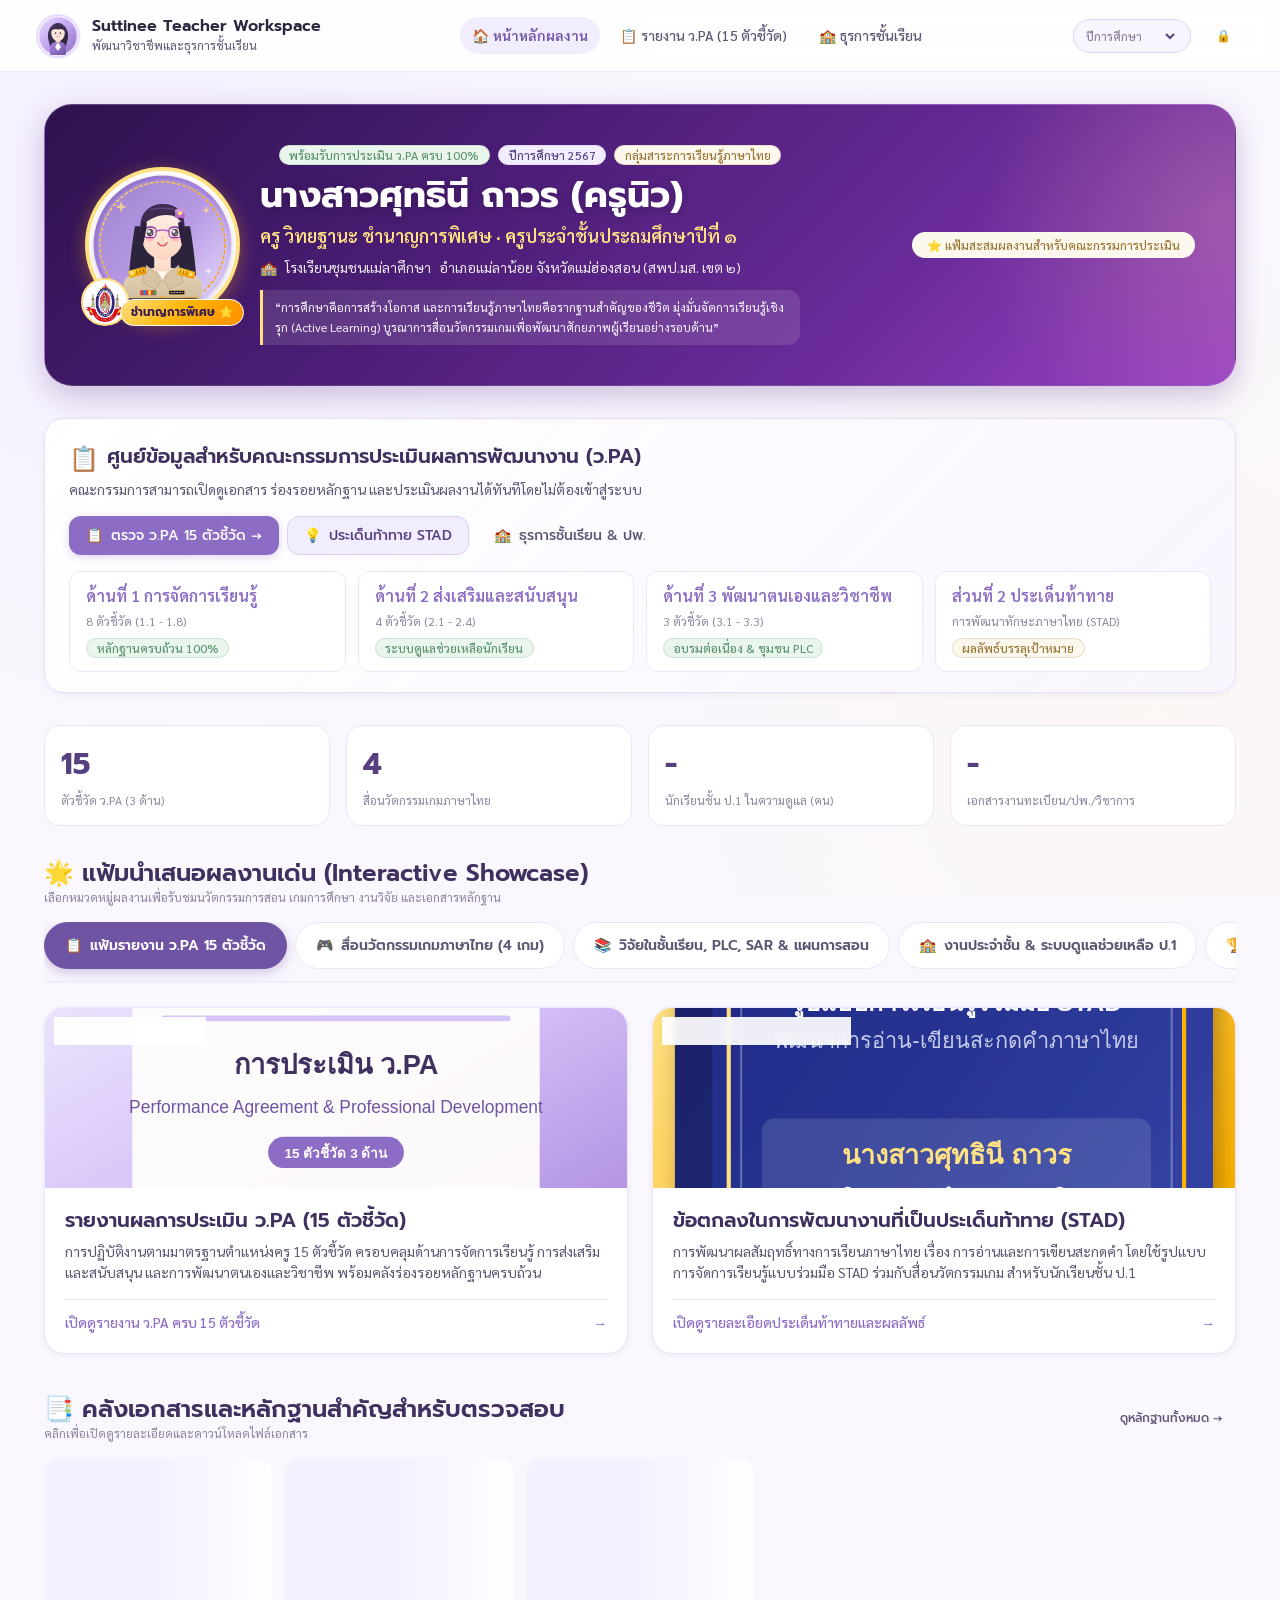
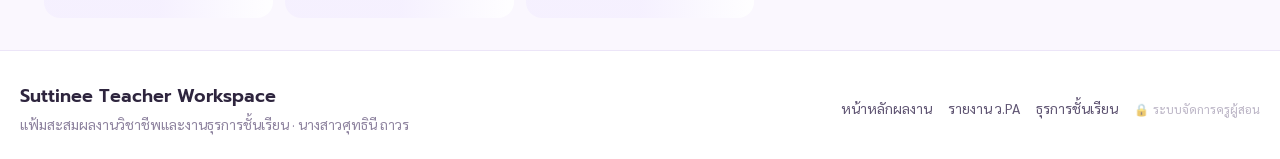
==== commit e595056d: "feat: in-place visual inline editing with pencil buttons and New1234 admin auth" ====
--- a/index.html
+++ b/index.html
@@ -89,7 +89,7 @@
     <div class="container">
 
       <!-- Hero Portfolio Presentation Showcase -->
-      <section class="hero-portfolio-showcase animate-fade-in" aria-labelledby="hero-teacher-name">
+      <section class="hero-portfolio-showcase animate-fade-in" aria-labelledby="hero-teacher-name" data-editable="hero-profile">
         <div class="hero-inner-layout">
           <div class="hero-identity">
             <div class="hero-avatar-crest">
@@ -110,10 +110,10 @@
               <h1 class="hero-title-main" id="hero-teacher-name">นางสาวศุทธินี ถาวร (ครูนิว)</h1>
               <div class="hero-rank-text" id="hero-role">ครู วิทยฐานะ ชำนาญการพิเศษ · ครูประจำชั้นประถมศึกษาปีที่ ๑</div>
               <div class="hero-school-text" id="hero-school">
-                <span>🏫</span> โรงเรียนชุมชนแม่ลาศึกษา อำเภอแม่ลาน้อย จังหวัดแม่ฮ่องสอน (สพป.มส. เขต ๒)
-              </div>
-              <p class="hero-quote-box" id="hero-quote">
-                “การศึกษาคือการสร้างโอกาส และการเรียนรู้ภาษาไทยคือรากฐานสำคัญของชีวิต มุ่งมั่นจัดการเรียนรู้เชิงรุก (Active Learning) บูรณาการสื่อนวัตกรรมเกมเพื่อพัฒนาศักยภาพผู้เรียนอย่างรอบด้าน”
+                <span>🏫</span> <span id="hero-school-name">โรงเรียนชุมชนแม่ลาศึกษา</span> อำเภอแม่ลาน้อย จังหวัดแม่ฮ่องสอน (สพป.มส. เขต ๒)
+              </div>
+              <p class="hero-quote-box" id="hero-quote" data-editable="motto">
+                “<span id="hero-motto-text">การศึกษาคือการสร้างโอกาส และการเรียนรู้ภาษาไทยคือรากฐานสำคัญของชีวิต มุ่งมั่นจัดการเรียนรู้เชิงรุก (Active Learning) บูรณาการสื่อนวัตกรรมเกมเพื่อพัฒนาศักยภาพผู้เรียนอย่างรอบด้าน</span>”
               </p>
             </div>
           </div>
@@ -263,22 +263,24 @@
                 </div>
               </a>
 
-              <a href="./pa.html#indicator-CHALLENGE" class="module-card card-interactive" id="card-challenge-link">
+              <div class="module-card card-interactive" id="card-challenge-link" data-editable="pa-challenge">
                 <div class="module-cover-wrapper" style="background: linear-gradient(135deg, #FFE082, #FFB300);">
                   <img src="./assets/showcase/cover-research.svg" alt="ปกประเด็นท้าทาย STAD" class="module-cover">
                   <span class="badge badge-gold module-badge-tag">ส่วนที่ 2 ข้อตกลงประเด็นท้าทาย</span>
                 </div>
                 <div class="module-body">
-                  <h3 class="module-title">ข้อตกลงในการพัฒนางานที่เป็นประเด็นท้าทาย (STAD)</h3>
-                  <p class="module-desc">
+                  <h3 class="module-title" id="challenge-title-text">ข้อตกลงในการพัฒนางานที่เป็นประเด็นท้าทาย (STAD)</h3>
+                  <p class="module-desc" id="challenge-desc-text">
                     การพัฒนาผลสัมฤทธิ์ทางการเรียนภาษาไทย เรื่อง การอ่านและการเขียนสะกดคำ โดยใช้รูปแบบการจัดการเรียนรู้แบบร่วมมือ STAD ร่วมกับสื่อนวัตกรรมเกม สำหรับนักเรียนชั้น ป.1
                   </p>
                   <div class="module-footer">
-                    <span>เปิดดูรายละเอียดประเด็นท้าทายและผลลัพธ์</span>
-                    <span>&rarr;</span>
+                    <a href="./pa.html#indicator-CHALLENGE" style="text-decoration: none; color: inherit; display: flex; align-items: center; justify-content: space-between; width: 100%;">
+                      <span>เปิดดูรายละเอียดประเด็นท้าทายและผลลัพธ์</span>
+                      <span>&rarr;</span>
+                    </a>
                   </div>
                 </div>
-              </a>
+              </div>
             </div>
           </div>
 
@@ -297,7 +299,7 @@
 
             <div class="games-showcase-grid">
               <!-- Game 1: Word Wheel -->
-              <div class="game-card">
+              <div class="game-card" data-editable="game-item">
                 <div class="game-thumb-box">
                   <img src="./assets/games/game-wheel.svg" alt="เกมวงล้อคำหรรษา">
                 </div>
@@ -314,7 +316,7 @@
               </div>
 
               <!-- Game 2: Whack-a-Mole -->
-              <div class="game-card">
+              <div class="game-card" data-editable="game-item">
                 <div class="game-thumb-box">
                   <img src="./assets/games/game-mole.svg" alt="เกมตีตัวตุ่นสระไทย">
                 </div>
@@ -331,7 +333,7 @@
               </div>
 
               <!-- Game 3: Airplane Flight -->
-              <div class="game-card">
+              <div class="game-card" data-editable="game-item">
                 <div class="game-thumb-box">
                   <img src="./assets/games/game-airplane.svg" alt="เกมเครื่องบินเหินเวหา">
                 </div>
@@ -348,7 +350,7 @@
               </div>
 
               <!-- Game 4: Puzzle Match -->
-              <div class="game-card">
+              <div class="game-card" data-editable="game-item">
                 <div class="game-thumb-box">
                   <img src="./assets/games/game-puzzle.svg" alt="เกมต่อภาพผสมคำ">
                 </div>
@@ -381,7 +383,7 @@
 
             <div class="academic-showcase-grid">
               <!-- Book 1: SAR -->
-              <div class="book-card">
+              <div class="book-card" data-editable="book-item">
                 <div class="book-cover-box">
                   <img src="./assets/showcase/cover-sar.svg" alt="รายงาน SAR">
                 </div>
@@ -398,7 +400,7 @@
               </div>
 
               <!-- Book 2: PLC -->
-              <div class="book-card">
+              <div class="book-card" data-editable="book-item">
                 <div class="book-cover-box">
                   <img src="./assets/showcase/cover-plc.svg" alt="บันทึก PLC">
                 </div>
@@ -415,7 +417,7 @@
               </div>
 
               <!-- Book 3: Research STAD -->
-              <div class="book-card">
+              <div class="book-card" data-editable="book-item">
                 <div class="book-cover-box">
                   <img src="./assets/showcase/cover-research.svg" alt="วิจัยในชั้นเรียน STAD">
                 </div>
@@ -432,7 +434,7 @@
               </div>
 
               <!-- Book 4: Lesson Plans -->
-              <div class="book-card">
+              <div class="book-card" data-editable="book-item">
                 <div class="book-cover-box">
                   <img src="./assets/showcase/cover-lessonplan.svg" alt="แผนการจัดการเรียนรู้">
                 </div>
@@ -449,7 +451,7 @@
               </div>
 
               <!-- Book 5: Salary Advancement -->
-              <div class="book-card">
+              <div class="book-card" data-editable="book-item">
                 <div class="book-cover-box">
                   <img src="./assets/showcase/cover-salary.svg" alt="ประเมินเลื่อนขั้นเงินเดือน">
                 </div>
@@ -534,7 +536,7 @@
 
           <!-- TAB PANE 5: Honors & Awards -->
           <div class="portfolio-tab-pane" id="pane-awards" role="tabpanel">
-            <div class="card" style="background: var(--surface-card); border-left: 4px solid var(--color-primary-strong);">
+            <div class="card" style="background: var(--surface-card); border-left: 4px solid var(--color-primary-strong);" data-editable="awards">
               <div class="d-flex align-center justify-between flex-wrap gap-4 mb-4">
                 <div>
                   <div class="d-flex align-center gap-2">
--- a/css/components.css
+++ b/css/components.css
@@ -482,3 +482,139 @@
   max-width: 400px;
   margin-bottom: var(--space-4);
 }
+
+/* --- Inline Visual Editor & Admin Mode Styles --- */
+.editable-section {
+  position: relative;
+  transition: all var(--transition-normal);
+}
+
+body.admin-mode .editable-section:hover {
+  outline: 2px dashed rgba(169, 134, 222, 0.45);
+  outline-offset: 4px;
+  border-radius: var(--radius-md);
+}
+
+.btn-inline-edit {
+  position: absolute;
+  top: 8px;
+  right: 8px;
+  z-index: 50;
+  display: inline-flex;
+  align-items: center;
+  gap: 6px;
+  padding: 6px 12px;
+  font-size: 0.8125rem;
+  font-weight: var(--font-weight-medium);
+  font-family: var(--font-heading);
+  color: var(--purple-900);
+  background: rgba(255, 255, 255, 0.92);
+  backdrop-filter: blur(8px);
+  -webkit-backdrop-filter: blur(8px);
+  border: 1px solid var(--purple-300);
+  border-radius: var(--radius-full);
+  box-shadow: 0 4px 14px rgba(112, 84, 164, 0.18);
+  cursor: pointer;
+  transition: all var(--transition-fast);
+  opacity: 0.9;
+}
+
+.btn-inline-edit:hover {
+  opacity: 1;
+  transform: translateY(-2px) scale(1.04);
+  background: #FFF;
+  border-color: #FFB300;
+  color: var(--purple-900);
+  box-shadow: 0 6px 18px rgba(255, 179, 0, 0.35);
+}
+
+.btn-inline-edit .pencil-icon {
+  font-size: 0.9rem;
+  color: #D97706;
+}
+
+/* Floating Admin Status Bar */
+.admin-status-bar {
+  position: fixed;
+  bottom: 20px;
+  right: 24px;
+  z-index: 9999;
+  display: flex;
+  align-items: center;
+  gap: 10px;
+  padding: 8px 16px;
+  background: rgba(43, 16, 85, 0.94);
+  backdrop-filter: blur(12px);
+  -webkit-backdrop-filter: blur(12px);
+  border: 1px solid #FFE082;
+  border-radius: var(--radius-full);
+  box-shadow: 0 8px 24px rgba(43, 16, 85, 0.35);
+  color: #FFF;
+  animation: slideUpFade 0.3s ease-out;
+}
+
+@keyframes slideUpFade {
+  from { opacity: 0; transform: translateY(16px); }
+  to { opacity: 1; transform: translateY(0); }
+}
+
+.admin-status-badge {
+  display: inline-flex;
+  align-items: center;
+  gap: 6px;
+  font-size: 0.75rem;
+  font-weight: 600;
+  color: #FFE082;
+  letter-spacing: 0.5px;
+}
+
+.admin-status-dot {
+  width: 8px;
+  height: 8px;
+  border-radius: 50%;
+  background: #10B981;
+  box-shadow: 0 0 8px #10B981;
+  animation: pulseGreen 2s infinite;
+}
+
+@keyframes pulseGreen {
+  0%, 100% { opacity: 1; transform: scale(1); }
+  50% { opacity: 0.6; transform: scale(0.85); }
+}
+
+.admin-status-btn {
+  font-size: 0.75rem;
+  font-family: var(--font-heading);
+  padding: 4px 10px;
+  border-radius: var(--radius-full);
+  text-decoration: none;
+  display: inline-flex;
+  align-items: center;
+  gap: 4px;
+  transition: all var(--transition-fast);
+  cursor: pointer;
+  border: none;
+}
+
+.admin-status-btn-console {
+  background: linear-gradient(135deg, #FFB300 0%, #F59E0B 100%);
+  color: #2B1055;
+  font-weight: 700;
+}
+
+.admin-status-btn-console:hover {
+  background: linear-gradient(135deg, #FCD34D 0%, #FFB300 100%);
+  box-shadow: 0 2px 8px rgba(255, 179, 0, 0.5);
+  color: #2B1055;
+}
+
+.admin-status-btn-logout {
+  background: rgba(255, 255, 255, 0.15);
+  color: #FFF;
+}
+
+.admin-status-btn-logout:hover {
+  background: rgba(239, 68, 68, 0.8);
+  color: #FFF;
+}
+
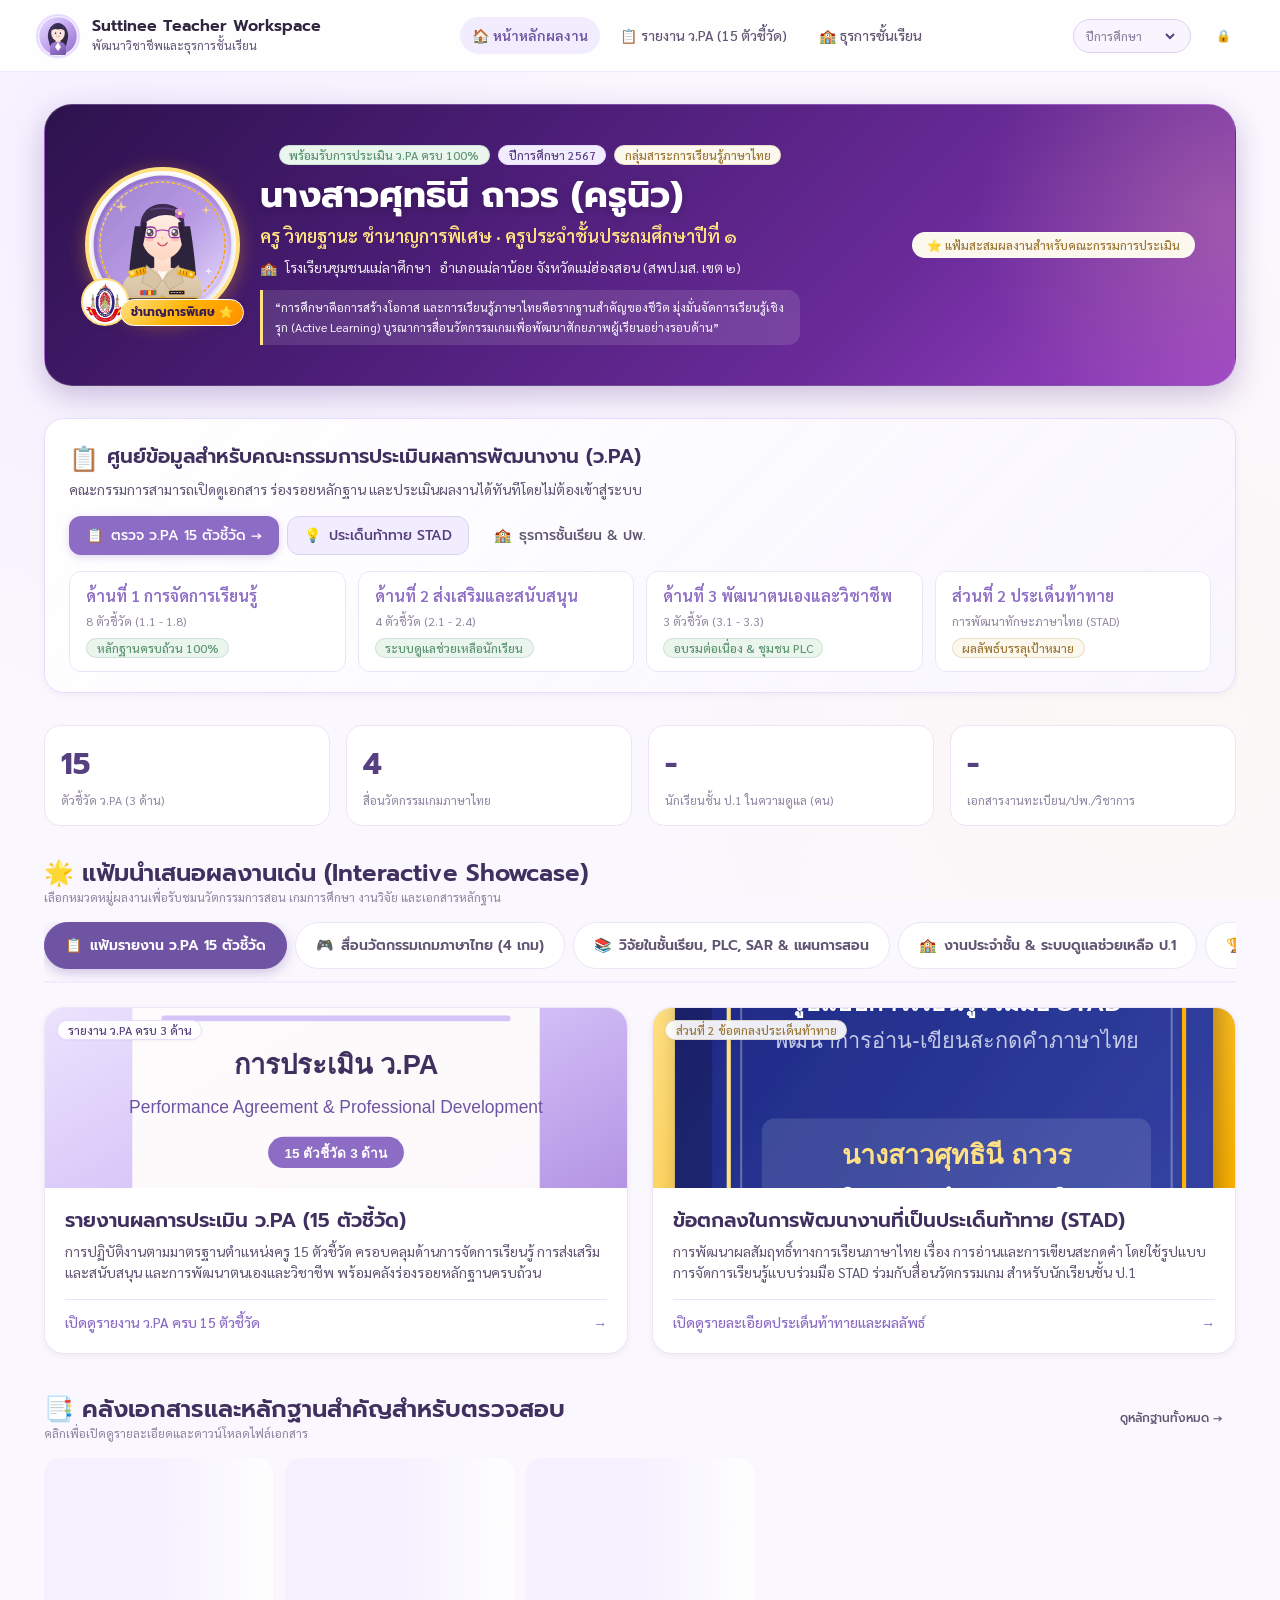
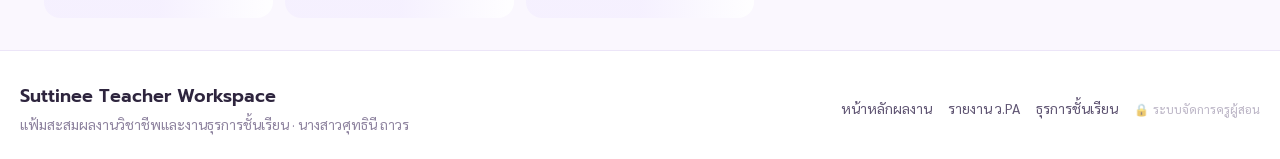
==== commit 3bb1a6d3: "fix: add favicon to all pages and support plaintext password match in Auth.gs" ====
--- a/index.html
+++ b/index.html
@@ -6,6 +6,7 @@
   <meta name="description" content="Suttinee Teacher Workspace — ผลงานการพัฒนาวิชาชีพ (ว.PA) และงานธุรการชั้นเรียน โดย นางสาวศุทธินี ถาวร สำหรับคณะกรรมการประเมิน">
   <meta name="theme-color" content="#A986DE">
   <title>Suttinee Teacher Workspace — แฟ้มสะสมผลงานและประเมิน ว.PA ครูศุทธินี ถาวร</title>
+  <link rel="icon" type="image/png" href="./assets/school_logo.png">
 
   <!-- CSS Design System -->
   <link rel="stylesheet" href="./css/tokens.css">
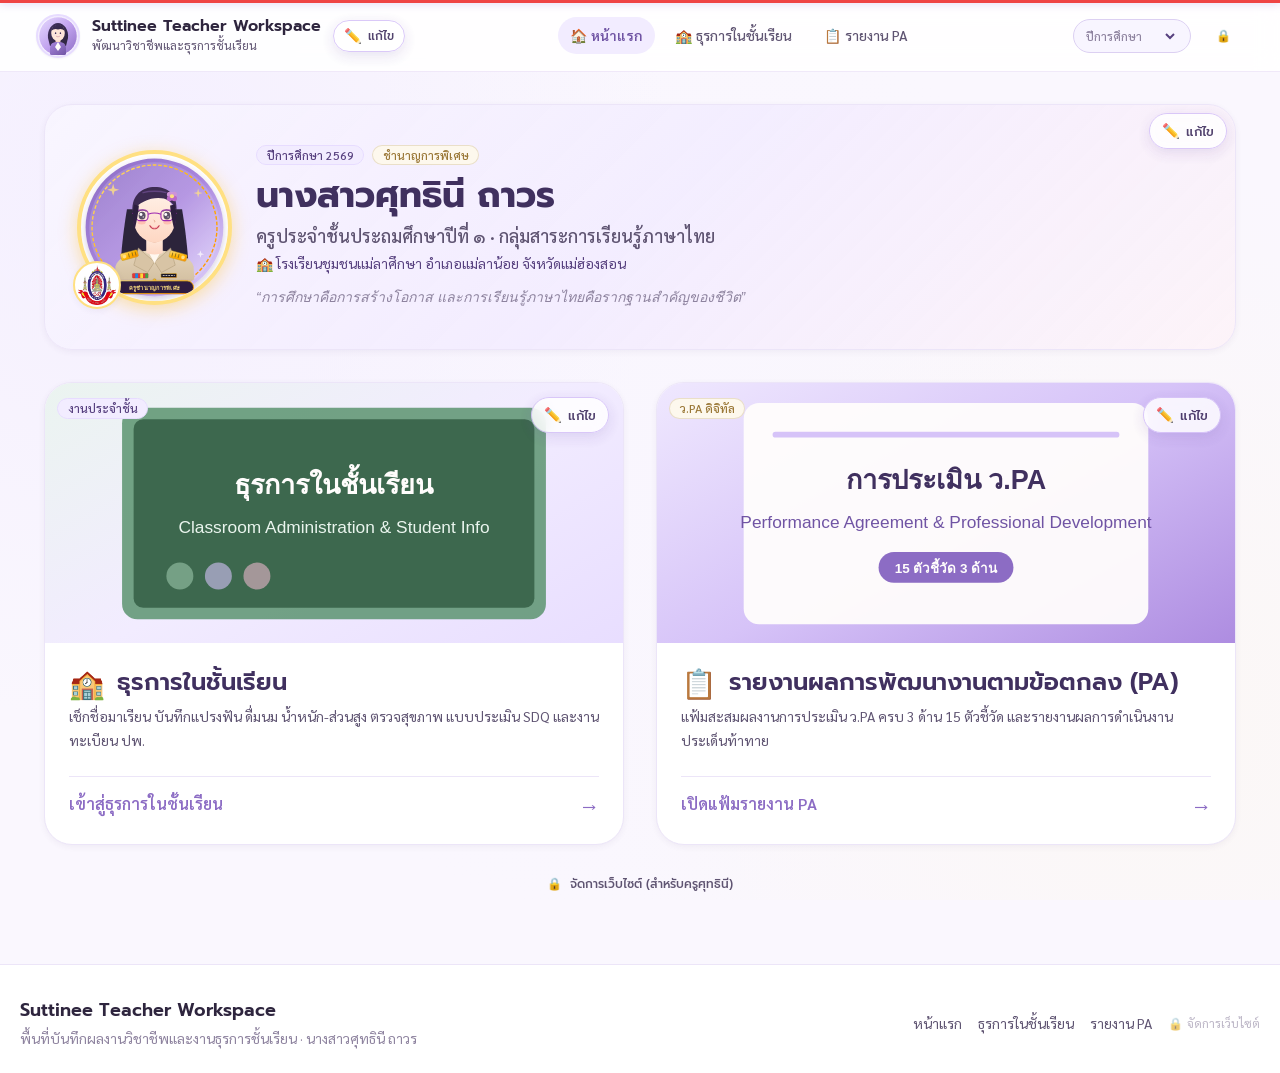
==== commit 37ec1ff5: "MyLove Sutthinee V.1" ====
--- a/index.html
+++ b/index.html
@@ -3,9 +3,9 @@
 <head>
   <meta charset="UTF-8">
   <meta name="viewport" content="width=device-width, initial-scale=1.0">
-  <meta name="description" content="Suttinee Teacher Workspace — ผลงานการพัฒนาวิชาชีพ (ว.PA) และงานธุรการชั้นเรียน โดย นางสาวศุทธินี ถาวร สำหรับคณะกรรมการประเมิน">
+  <meta name="description" content="Suttinee Teacher Workspace — แฟ้มสะสมผลงานการพัฒนาวิชาชีพ (PA) และธุรการในชั้นเรียน โดย นางสาวศุทธินี ถาวร โรงเรียนชุมชนแม่ลาศึกษา">
   <meta name="theme-color" content="#A986DE">
-  <title>Suttinee Teacher Workspace — แฟ้มสะสมผลงานและประเมิน ว.PA ครูศุทธินี ถาวร</title>
+  <title id="page-title">Suttinee Teacher Workspace — ครูศุทธินี ถาวร</title>
   <link rel="icon" type="image/png" href="./assets/school_logo.png">
 
   <!-- CSS Design System -->
@@ -24,28 +24,31 @@
   <!-- Header -->
   <header class="site-header" id="site-header">
     <div class="header-inner">
-      <a href="./index.html" class="header-brand" id="header-brand-link">
-        <img src="./assets/fallback/profile.svg" alt="ครูศุทธินี" class="brand-avatar" id="header-avatar">
-        <div class="brand-meta">
-          <span class="brand-title" id="header-title">Suttinee Teacher Workspace</span>
-          <span class="brand-subtitle" id="header-subtitle">พัฒนาวิชาชีพและธุรการชั้นเรียน</span>
-        </div>
-      </a>
+      <div class="header-brand-wrap" data-editable="header-brand">
+        <a href="./index.html" class="header-brand" id="header-brand-link">
+          <img src="./assets/fallback/profile.svg" alt="ครูศุทธินี" class="brand-avatar" id="header-avatar">
+          <div class="brand-meta">
+            <span class="brand-title" id="header-title">Suttinee Teacher Workspace</span>
+            <span class="brand-subtitle" id="header-subtitle">พัฒนาวิชาชีพและธุรการชั้นเรียน</span>
+          </div>
+        </a>
+      </div>
+
 
       <!-- Desktop Navigation -->
       <nav class="header-nav" aria-label="Main Navigation">
         <a href="./index.html" class="nav-link active" id="nav-home">
-          <span>🏠</span> หน้าหลักผลงาน
+          <span>🏠</span> หน้าแรก
+        </a>
+        <a href="./classroom.html" class="nav-link" id="nav-classroom">
+          <span>🏫</span> ธุรการในชั้นเรียน
         </a>
         <a href="./pa.html" class="nav-link" id="nav-pa">
-          <span>📋</span> รายงาน ว.PA (15 ตัวชี้วัด)
-        </a>
-        <a href="./classroom.html" class="nav-link" id="nav-classroom">
-          <span>🏫</span> ธุรการชั้นเรียน
+          <span>📋</span> รายงาน PA
         </a>
       </nav>
 
-      <!-- Header Actions: Year Selector, Top-Right Admin Entry & Mobile Toggle -->
+      <!-- Header Actions: Year Selector & Admin Entry -->
       <div class="header-actions">
         <div class="year-pill-wrapper" title="เลือกปีการศึกษา">
           <span class="year-pill-label">ปีการศึกษา</span>
@@ -54,12 +57,9 @@
           </select>
         </div>
 
-        <!-- Top-Right Admin Button -->
-        <div id="header-admin-wrapper">
-          <a href="./admin.html" class="btn btn-subtle btn-sm" id="btn-header-admin" title="ส่วนจัดการระบบสำหรับครูผู้สอน">
-            <span id="admin-btn-icon">🔒</span> <span id="admin-btn-text">Admin</span>
-          </a>
-        </div>
+        <a href="./admin.html" class="btn btn-subtle btn-sm" id="btn-header-admin" title="ส่วนจัดการระบบสำหรับครูผู้สอน">
+          <span id="admin-btn-icon">🔒</span> <span id="admin-btn-text">จัดการเว็บไซต์</span>
+        </a>
 
         <button type="button" class="mobile-nav-toggle" id="mobile-nav-toggle" aria-label="Open menu">
           ☰
@@ -72,546 +72,111 @@
   <div class="mobile-drawer-backdrop" id="mobile-drawer-backdrop"></div>
   <aside class="mobile-drawer" id="mobile-drawer" aria-label="Mobile Navigation">
     <div class="mobile-drawer-header">
-      <div class="font-semibold text-purple">เมนูนำทาง</div>
+      <div class="font-semibold text-purple">เมนูหลัก</div>
       <button type="button" class="btn-icon" id="mobile-drawer-close" aria-label="Close menu">&times;</button>
     </div>
     <div class="mobile-nav-links">
-      <a href="./index.html" class="mobile-nav-link active"><span>🏠</span> หน้าหลักผลงาน</a>
-      <a href="./pa.html" class="mobile-nav-link" id="mob-nav-pa"><span>📋</span> รายงาน ว.PA 15 ตัวชี้วัด</a>
-      <a href="./classroom.html" class="mobile-nav-link" id="mob-nav-classroom"><span>🏫</span> ธุรการชั้นเรียน</a>
+      <a href="./index.html" class="mobile-nav-link active"><span>🏠</span> หน้าแรก</a>
+      <a href="./classroom.html" class="mobile-nav-link" id="mob-nav-classroom"><span>🏫</span> ธุรการในชั้นเรียน</a>
+      <a href="./pa.html" class="mobile-nav-link" id="mob-nav-pa"><span>📋</span> รายงานผลการพัฒนางาน (PA)</a>
       <a href="./admin.html" class="mobile-nav-link" style="margin-top: 2rem; border-top: 1px solid var(--border-light); padding-top: 1rem;">
-        <span>🔒</span> เข้าสู่ระบบจัดการ (Admin)
+        <span>🔒</span> จัดการเว็บไซต์ (Admin)
       </a>
     </div>
   </aside>
 
-  <!-- Main Content -->
+  <!-- Main Content: Gateway Experience -->
   <main class="main-wrapper" id="main-content">
     <div class="container">
 
-      <!-- Hero Portfolio Presentation Showcase -->
-      <section class="hero-portfolio-showcase animate-fade-in" aria-labelledby="hero-teacher-name" data-editable="hero-profile">
-        <div class="hero-inner-layout">
-          <div class="hero-identity">
-            <div class="hero-avatar-crest">
-              <img src="./assets/showcase/avatar-krunew.svg" alt="ภาพครูนิว ศุทธินี ถาวร" class="hero-avatar-img" id="hero-avatar">
-              <!-- School Emblem Seal -->
-              <div class="school-emblem-badge" title="โรงเรียนชุมชนแม่ลาศึกษา">
-                <img src="./assets/school_logo.png" alt="ตราโรงเรียนชุมชนแม่ลาศึกษา" id="hero-school-logo">
-              </div>
-              <span class="senior-seal-badge">ชำนาญการพิเศษ ⭐</span>
-            </div>
-
-            <div class="hero-meta-box">
-              <div class="d-flex align-center gap-2 mb-2 flex-wrap justify-center justify-md-start">
-                <span class="badge badge-sage">พร้อมรับการประเมิน ว.PA ครบ 100%</span>
-                <span class="badge badge-purple" id="hero-year-badge">ปีการศึกษา 2567</span>
-                <span class="badge badge-gold">กลุ่มสาระการเรียนรู้ภาษาไทย</span>
-              </div>
-              <h1 class="hero-title-main" id="hero-teacher-name">นางสาวศุทธินี ถาวร (ครูนิว)</h1>
-              <div class="hero-rank-text" id="hero-role">ครู วิทยฐานะ ชำนาญการพิเศษ · ครูประจำชั้นประถมศึกษาปีที่ ๑</div>
-              <div class="hero-school-text" id="hero-school">
-                <span>🏫</span> <span id="hero-school-name">โรงเรียนชุมชนแม่ลาศึกษา</span> อำเภอแม่ลาน้อย จังหวัดแม่ฮ่องสอน (สพป.มส. เขต ๒)
-              </div>
-              <p class="hero-quote-box" id="hero-quote" data-editable="motto">
-                “<span id="hero-motto-text">การศึกษาคือการสร้างโอกาส และการเรียนรู้ภาษาไทยคือรากฐานสำคัญของชีวิต มุ่งมั่นจัดการเรียนรู้เชิงรุก (Active Learning) บูรณาการสื่อนวัตกรรมเกมเพื่อพัฒนาศักยภาพผู้เรียนอย่างรอบด้าน</span>”
-              </p>
+      <!-- Hero Profile Presentation -->
+      <section class="gateway-hero animate-fade-in" aria-labelledby="hero-teacher-name" data-editable="hero-profile">
+        <div class="gateway-hero-bg" id="hero-custom-bg"></div>
+        <div class="gateway-hero-content">
+          <div class="hero-avatar-crest">
+            <img src="./assets/showcase/avatar-krunew.svg" alt="ภาพครูนิว ศุทธินี ถาวร" class="hero-avatar-img" id="hero-avatar">
+            <div class="school-emblem-badge" title="โรงเรียนชุมชนแม่ลาศึกษา">
+              <img src="./assets/school_logo.png" alt="ตราโรงเรียนชุมชนแม่ลาศึกษา" id="hero-school-logo">
             </div>
           </div>
 
-          <!-- Quick Evaluator Status & Contact Card -->
-          <div class="d-flex flex-column gap-3 align-center align-md-end">
-            <div class="badge badge-gold" style="font-size: var(--font-size-xs); padding: 6px 14px; border: 1px solid rgba(255,255,255,0.4);">
-              ⭐ แฟ้มสะสมผลงานสำหรับคณะกรรมการประเมิน
-            </div>
-            <div class="text-right d-none d-md-block" style="font-size: var(--font-size-xs); color: rgba(255,255,255,0.85); line-height: 1.6;">
-              <div>📞 ติดต่อครูศุทธินี: <strong>064-618-0472</strong></div>
-              <div>📍 ม.1 ต.แม่ลาหลวง อ.แม่ลาน้อย จ.แม่ฮ่องสอน</div>
-            </div>
+          <div class="hero-text-box">
+            <div class="d-flex align-center gap-2 mb-2 flex-wrap">
+              <span class="badge badge-purple" id="hero-year-badge">ปีการศึกษา 2569</span>
+              <span class="badge badge-gold" id="hero-role-badge">ชำนาญการพิเศษ</span>
+            </div>
+            <h1 class="gateway-title" id="hero-teacher-name">นางสาวศุทธินี ถาวร</h1>
+            <div class="gateway-role-text" id="hero-role">ครูประจำชั้นประถมศึกษาปีที่ ๑ · กลุ่มสาระการเรียนรู้ภาษาไทย</div>
+            <div class="gateway-school-text" id="hero-school">
+              <span>🏫</span> <span id="hero-school-name">โรงเรียนชุมชนแม่ลาศึกษา</span> <span id="hero-school-affiliation">อำเภอแม่ลาน้อย จังหวัดแม่ฮ่องสอน</span>
+            </div>
+            <p class="gateway-motto" id="hero-motto">
+              “<span id="hero-motto-text">การศึกษาคือการสร้างโอกาส และการเรียนรู้ภาษาไทยคือรากฐานสำคัญของชีวิต</span>”
+            </p>
           </div>
         </div>
       </section>
 
-      <!-- Evaluator Welcome & Quick-Jump Gateway -->
-      <section class="evaluator-quick-strip animate-slide-up" aria-label="Evaluator Gateway">
-        <div class="d-flex align-center justify-between flex-wrap gap-4 mb-4">
-          <div>
-            <div class="d-flex align-center gap-2">
-              <span style="font-size: 1.5rem;">📋</span>
-              <h2 style="font-size: var(--font-size-lg); color: var(--purple-900);">
-                ศูนย์ข้อมูลสำหรับคณะกรรมการประเมินผลการพัฒนางาน (ว.PA)
-              </h2>
-            </div>
-            <p class="text-secondary" style="font-size: var(--font-size-sm); margin-top: 4px;">
-              คณะกรรมการสามารถเปิดดูเอกสาร ร่องรอยหลักฐาน และประเมินผลงานได้ทันทีโดยไม่ต้องเข้าสู่ระบบ
-            </p>
-          </div>
-
-          <!-- Quick Navigation Buttons for Committee -->
-          <div class="d-flex flex-wrap gap-2">
-            <a href="./pa.html" class="btn btn-primary" id="btn-eval-pa">
-              <span>📋</span> ตรวจ ว.PA 15 ตัวชี้วัด &rarr;
-            </a>
-            <a href="./pa.html#indicator-CHALLENGE" class="btn btn-secondary" id="btn-eval-challenge">
-              <span>💡</span> ประเด็นท้าทาย STAD
-            </a>
-            <a href="./classroom.html" class="btn btn-subtle" id="btn-eval-classroom">
-              <span>🏫</span> ธุรการชั้นเรียน &amp; ปพ.
-            </a>
-          </div>
-        </div>
-
-        <!-- 3 Aspects Summary Cards for Evaluators -->
-        <div class="d-grid gap-3" style="grid-template-columns: repeat(auto-fit, minmax(240px, 1fr));">
-          <div style="background: var(--surface-card); padding: var(--space-3) var(--space-4); border-radius: var(--radius-md); border: 1px solid var(--border-light);">
-            <div class="font-semibold text-purple mb-1">ด้านที่ 1 การจัดการเรียนรู้</div>
-            <div class="text-muted" style="font-size: var(--font-size-xs);">8 ตัวชี้วัด (1.1 - 1.8)</div>
-            <div class="badge badge-sage mt-2">หลักฐานครบถ้วน 100%</div>
-          </div>
-
-          <div style="background: var(--surface-card); padding: var(--space-3) var(--space-4); border-radius: var(--radius-md); border: 1px solid var(--border-light);">
-            <div class="font-semibold text-purple mb-1">ด้านที่ 2 ส่งเสริมและสนับสนุน</div>
-            <div class="text-muted" style="font-size: var(--font-size-xs);">4 ตัวชี้วัด (2.1 - 2.4)</div>
-            <div class="badge badge-sage mt-2">ระบบดูแลช่วยเหลือนักเรียน</div>
-          </div>
-
-          <div style="background: var(--surface-card); padding: var(--space-3) var(--space-4); border-radius: var(--radius-md); border: 1px solid var(--border-light);">
-            <div class="font-semibold text-purple mb-1">ด้านที่ 3 พัฒนาตนเองและวิชาชีพ</div>
-            <div class="text-muted" style="font-size: var(--font-size-xs);">3 ตัวชี้วัด (3.1 - 3.3)</div>
-            <div class="badge badge-sage mt-2">อบรมต่อเนื่อง &amp; ชุมชน PLC</div>
-          </div>
-
-          <div style="background: var(--surface-card); padding: var(--space-3) var(--space-4); border-radius: var(--radius-md); border: 1px solid var(--border-light);">
-            <div class="font-semibold text-purple mb-1">ส่วนที่ 2 ประเด็นท้าทาย</div>
-            <div class="text-muted" style="font-size: var(--font-size-xs);">การพัฒนาทักษะภาษาไทย (STAD)</div>
-            <div class="badge badge-gold mt-2">ผลลัพธ์บรรลุเป้าหมาย</div>
-          </div>
+      <!-- Gateway Directive: Exactly 2 Big Cards -->
+      <section class="gateway-section" aria-label="Main Gateway Options">
+        <div class="gateway-grid">
+
+          <!-- Card 1: ธุรการในชั้นเรียน -->
+          <a href="./classroom.html" class="gateway-card card-interactive" id="card-gateway-classroom" data-editable="gateway-classroom">
+            <div class="gateway-cover-wrap">
+              <img src="./assets/fallback/classroom-cover.svg" alt="ธุรการในชั้นเรียน" class="gateway-cover-img" id="cover-classroom">
+              <div class="gateway-badge-overlay">
+                <span class="badge badge-purple">งานประจำชั้น</span>
+              </div>
+            </div>
+            <div class="gateway-body">
+              <div class="gateway-card-header">
+                <span class="gateway-card-icon" id="icon-classroom">🏫</span>
+                <h2 class="gateway-card-title" id="title-classroom">ธุรการในชั้นเรียน</h2>
+              </div>
+              <p class="gateway-card-desc" id="desc-classroom">
+                เช็กชื่อมาเรียน บันทึกแปรงฟัน ดื่มนม น้ำหนัก-ส่วนสูง ตรวจสุขภาพ แบบประเมิน SDQ และงานทะเบียน ปพ.
+              </p>
+              <div class="gateway-card-footer">
+                <span>เข้าสู่ธุรการในชั้นเรียน</span>
+                <span class="gateway-arrow">&rarr;</span>
+              </div>
+            </div>
+          </a>
+
+          <!-- Card 2: รายงานผลการพัฒนางานตามข้อตกลง (PA) -->
+          <a href="./pa.html" class="gateway-card card-interactive" id="card-gateway-pa" data-editable="gateway-pa">
+            <div class="gateway-cover-wrap">
+              <img src="./assets/fallback/pa-cover.svg" alt="รายงานผลการพัฒนางานตามข้อตกลง (PA)" class="gateway-cover-img" id="cover-pa">
+              <div class="gateway-badge-overlay">
+                <span class="badge badge-gold">ว.PA ดิจิทัล</span>
+              </div>
+            </div>
+            <div class="gateway-body">
+              <div class="gateway-card-header">
+                <span class="gateway-card-icon" id="icon-pa">📋</span>
+                <h2 class="gateway-card-title" id="title-pa">รายงานผลการพัฒนางานตามข้อตกลง (PA)</h2>
+              </div>
+              <p class="gateway-card-desc" id="desc-pa">
+                แฟ้มสะสมผลงานการประเมิน ว.PA ครบ 3 ด้าน 15 ตัวชี้วัด และรายงานผลการดำเนินงานประเด็นท้าทาย
+              </p>
+              <div class="gateway-card-footer">
+                <span>เปิดแฟ้มรายงาน PA</span>
+                <span class="gateway-arrow">&rarr;</span>
+              </div>
+            </div>
+          </a>
+
         </div>
       </section>
 
-      <!-- Stats Strip -->
-      <section class="stats-strip" aria-label="Summary Statistics">
-        <div class="stat-card">
-          <span class="stat-value" id="stat-pa-indicators">15</span>
-          <span class="stat-label">ตัวชี้วัด ว.PA (3 ด้าน)</span>
-        </div>
-        <div class="stat-card">
-          <span class="stat-value" id="stat-games">4</span>
-          <span class="stat-label">สื่อนวัตกรรมเกมภาษาไทย</span>
-        </div>
-        <div class="stat-card">
-          <span class="stat-value" id="stat-students">-</span>
-          <span class="stat-label">นักเรียนชั้น ป.1 ในความดูแล (คน)</span>
-        </div>
-        <div class="stat-card">
-          <span class="stat-value" id="stat-docs">-</span>
-          <span class="stat-label">เอกสารงานทะเบียน/ปพ./วิชาการ</span>
-        </div>
-      </section>
-
-      <!-- INTERACTIVE PORTFOLIO SHOWCASE SECTION (SEMI-PORTFOLIO PRESENTATION) -->
-      <section class="portfolio-showcase-section" aria-labelledby="portfolio-tabs-heading">
-        <div class="d-flex align-center justify-between mb-4 flex-wrap gap-2">
-          <div>
-            <h2 id="portfolio-tabs-heading" style="font-size: var(--font-size-xl); color: var(--purple-900);">
-              🌟 แฟ้มนำเสนอผลงานเด่น (Interactive Showcase)
-            </h2>
-            <p class="text-muted" style="font-size: var(--font-size-xs);">
-              เลือกหมวดหมู่ผลงานเพื่อรับชมนวัตกรรมการสอน เกมการศึกษา งานวิจัย และเอกสารหลักฐาน
-            </p>
-          </div>
-        </div>
-
-        <!-- Portfolio Tab Buttons -->
-        <div class="portfolio-tabs-nav" role="tablist" aria-label="หมวดหมู่นำเสนอผลงาน">
-          <button type="button" class="portfolio-tab-btn active" data-tab="tab-pa" role="tab" aria-selected="true" aria-controls="pane-pa">
-            <span>📋</span> แฟ้มรายงาน ว.PA 15 ตัวชี้วัด
-          </button>
-          <button type="button" class="portfolio-tab-btn" data-tab="tab-games" role="tab" aria-selected="false" aria-controls="pane-games">
-            <span>🎮</span> สื่อนวัตกรรมเกมภาษาไทย (4 เกม)
-          </button>
-          <button type="button" class="portfolio-tab-btn" data-tab="tab-academic" role="tab" aria-selected="false" aria-controls="pane-academic">
-            <span>📚</span> วิจัยในชั้นเรียน, PLC, SAR &amp; แผนการสอน
-          </button>
-          <button type="button" class="portfolio-tab-btn" data-tab="tab-classroom" role="tab" aria-selected="false" aria-controls="pane-classroom">
-            <span>🏫</span> งานประจำชั้น &amp; ระบบดูแลช่วยเหลือ ป.1
-          </button>
-          <button type="button" class="portfolio-tab-btn" data-tab="tab-awards" role="tab" aria-selected="false" aria-controls="pane-awards">
-            <span>🏆</span> รางวัลและผลงานที่ภาคภูมิใจ
-          </button>
-        </div>
-
-        <!-- Tab Panes -->
-        <div class="portfolio-tabs-content">
-
-          <!-- TAB PANE 1: PA 15 Indicators & Challenge -->
-          <div class="portfolio-tab-pane active" id="pane-pa" role="tabpanel">
-            <div class="modules-grid">
-              <a href="./pa.html" class="module-card card-interactive" id="card-pa-link">
-                <div class="module-cover-wrapper">
-                  <img src="./assets/fallback/pa-cover.svg" alt="ปกรายงาน ว.PA" class="module-cover" id="cover-pa">
-                  <span class="badge badge-purple module-badge-tag">รายงาน ว.PA ครบ 3 ด้าน</span>
-                </div>
-                <div class="module-body">
-                  <h3 class="module-title">รายงานผลการประเมิน ว.PA (15 ตัวชี้วัด)</h3>
-                  <p class="module-desc">
-                    การปฏิบัติงานตามมาตรฐานตำแหน่งครู 15 ตัวชี้วัด ครอบคลุมด้านการจัดการเรียนรู้ การส่งเสริมและสนับสนุน และการพัฒนาตนเองและวิชาชีพ พร้อมคลังร่องรอยหลักฐานครบถ้วน
-                  </p>
-                  <div class="module-footer">
-                    <span>เปิดดูรายงาน ว.PA ครบ 15 ตัวชี้วัด</span>
-                    <span>&rarr;</span>
-                  </div>
-                </div>
-              </a>
-
-              <div class="module-card card-interactive" id="card-challenge-link" data-editable="pa-challenge">
-                <div class="module-cover-wrapper" style="background: linear-gradient(135deg, #FFE082, #FFB300);">
-                  <img src="./assets/showcase/cover-research.svg" alt="ปกประเด็นท้าทาย STAD" class="module-cover">
-                  <span class="badge badge-gold module-badge-tag">ส่วนที่ 2 ข้อตกลงประเด็นท้าทาย</span>
-                </div>
-                <div class="module-body">
-                  <h3 class="module-title" id="challenge-title-text">ข้อตกลงในการพัฒนางานที่เป็นประเด็นท้าทาย (STAD)</h3>
-                  <p class="module-desc" id="challenge-desc-text">
-                    การพัฒนาผลสัมฤทธิ์ทางการเรียนภาษาไทย เรื่อง การอ่านและการเขียนสะกดคำ โดยใช้รูปแบบการจัดการเรียนรู้แบบร่วมมือ STAD ร่วมกับสื่อนวัตกรรมเกม สำหรับนักเรียนชั้น ป.1
-                  </p>
-                  <div class="module-footer">
-                    <a href="./pa.html#indicator-CHALLENGE" style="text-decoration: none; color: inherit; display: flex; align-items: center; justify-content: space-between; width: 100%;">
-                      <span>เปิดดูรายละเอียดประเด็นท้าทายและผลลัพธ์</span>
-                      <span>&rarr;</span>
-                    </a>
-                  </div>
-                </div>
-              </div>
-            </div>
-          </div>
-
-          <!-- TAB PANE 2: 4 Educational Games (From krunew site) -->
-          <div class="portfolio-tab-pane" id="pane-games" role="tabpanel">
-            <div class="d-flex align-center justify-between mb-4">
-              <div>
-                <h3 style="font-size: var(--font-size-md); color: var(--purple-900);">
-                  สื่อนวัตกรรมเกมการศึกษาภาษาไทย เพื่อพัฒนาการอ่านออกเขียนได้ ชั้น ป.1
-                </h3>
-                <p class="text-secondary" style="font-size: var(--font-size-xs);">
-                  สื่อการสอน Gamified Learning สร้างสรรค์โดยครูนิว กรรมการสามารถคลิกเพื่อทดลองเล่นจำลองได้ทันที
-                </p>
-              </div>
-            </div>
-
-            <div class="games-showcase-grid">
-              <!-- Game 1: Word Wheel -->
-              <div class="game-card" data-editable="game-item">
-                <div class="game-thumb-box">
-                  <img src="./assets/games/game-wheel.svg" alt="เกมวงล้อคำหรรษา">
-                </div>
-                <div class="game-card-body">
-                  <div class="badge badge-purple mb-2 align-self-start">สระและการแจกลูก</div>
-                  <h4 class="game-card-title">🎡 เกมวงล้อคำหรรษา (Word Wheel)</h4>
-                  <p class="game-card-desc">
-                    ฝึกการอ่านสะกดคำแจกลูก พยัญชนะต้นและสระเดี่ยว หมุนวงล้อเพื่อประสมคำและออกเสียงคำที่ได้
-                  </p>
-                  <button type="button" class="game-play-btn" data-game="wheel">
-                    <span>🎮</span> ทดลองเล่นเกมวงล้อ
-                  </button>
-                </div>
-              </div>
-
-              <!-- Game 2: Whack-a-Mole -->
-              <div class="game-card" data-editable="game-item">
-                <div class="game-thumb-box">
-                  <img src="./assets/games/game-mole.svg" alt="เกมตีตัวตุ่นสระไทย">
-                </div>
-                <div class="game-card-body">
-                  <div class="badge badge-sage mb-2 align-self-start">แยกแยะรูปสระ</div>
-                  <h4 class="game-card-title">🔨 เกมตีตัวตุ่น สระอะ สระอา สระอิ</h4>
-                  <p class="game-card-desc">
-                    เกมฝึกความจำและประสาทสัมผัส ตีตัวตุ่นที่มีสระถูกต้องตามโจทย์เพื่อสะสมคะแนน
-                  </p>
-                  <button type="button" class="game-play-btn" data-game="mole">
-                    <span>🎮</span> ทดลองเล่นเกมตีตัวตุ่น
-                  </button>
-                </div>
-              </div>
-
-              <!-- Game 3: Airplane Flight -->
-              <div class="game-card" data-editable="game-item">
-                <div class="game-thumb-box">
-                  <img src="./assets/games/game-airplane.svg" alt="เกมเครื่องบินเหินเวหา">
-                </div>
-                <div class="game-card-body">
-                  <div class="badge badge-purple mb-2 align-self-start">คำควบกล้ำ &amp; ความหมาย</div>
-                  <h4 class="game-card-title">✈️ เกมเครื่องบินเหินเวหาล่าคำศัพท์</h4>
-                  <p class="game-card-desc">
-                    บินนำเครื่องบินไปชนบอลลูนคำศัพท์ที่ถูกต้อง ช่วยฝึกสมาธิและความจำคำศัพท์อย่างรวดเร็ว
-                  </p>
-                  <button type="button" class="game-play-btn" data-game="airplane">
-                    <span>🎮</span> ทดลองเล่นเกมเครื่องบิน
-                  </button>
-                </div>
-              </div>
-
-              <!-- Game 4: Puzzle Match -->
-              <div class="game-card" data-editable="game-item">
-                <div class="game-thumb-box">
-                  <img src="./assets/games/game-puzzle.svg" alt="เกมต่อภาพผสมคำ">
-                </div>
-                <div class="game-card-body">
-                  <div class="badge badge-gold mb-2 align-self-start">ประสมคำสองพยางค์</div>
-                  <h4 class="game-card-title">🧩 เกมจับคู่ต่อภาพผสมคำ (Word Match)</h4>
-                  <p class="game-card-desc">
-                    ต่อจิ๊กซอว์พยัญชนะ สระ และรูปภาพให้สมบูรณ์ เสริมสร้างคลังคำศัพท์ภาษาไทย
-                  </p>
-                  <button type="button" class="game-play-btn" data-game="puzzle">
-                    <span>🎮</span> ทดลองเล่นเกมต่อภาพ
-                  </button>
-                </div>
-              </div>
-            </div>
-          </div>
-
-          <!-- TAB PANE 3: Academic Showcase (SAR, PLC, Research, Lesson Plans) -->
-          <div class="portfolio-tab-pane" id="pane-academic" role="tabpanel">
-            <div class="d-flex align-center justify-between mb-4">
-              <div>
-                <h3 style="font-size: var(--font-size-md); color: var(--purple-900);">
-                  ผลงานทางวิชาการ การวิจัยในชั้นเรียน และการพัฒนาวิชาชีพ
-                </h3>
-                <p class="text-secondary" style="font-size: var(--font-size-xs);">
-                  เอกสารประกอบการประเมินวิทยฐานะชำนาญการพิเศษ และผลการปฏิบัติงานรายบุคคล
-                </p>
-              </div>
-            </div>
-
-            <div class="academic-showcase-grid">
-              <!-- Book 1: SAR -->
-              <div class="book-card" data-editable="book-item">
-                <div class="book-cover-box">
-                  <img src="./assets/showcase/cover-sar.svg" alt="รายงาน SAR">
-                </div>
-                <div class="book-card-body">
-                  <div class="badge badge-purple mb-2 align-self-start">รายงานประเมินตนเอง</div>
-                  <h4 class="book-card-title">เล่มรายงานการประเมินตนเอง (SAR)</h4>
-                  <p class="book-card-desc">
-                    รายงานผลการปฏิบัติงานตนเองรายบุคคล นางสาวศุทธินี ถาวร ชำนาญการพิเศษ ปีการศึกษา 2567
-                  </p>
-                  <a href="./assets/showcase/cover-sar.svg" target="_blank" class="btn btn-secondary btn-sm mt-auto">
-                    <span>📖</span> เปิดดูเล่ม SAR
-                  </a>
-                </div>
-              </div>
-
-              <!-- Book 2: PLC -->
-              <div class="book-card" data-editable="book-item">
-                <div class="book-cover-box">
-                  <img src="./assets/showcase/cover-plc.svg" alt="บันทึก PLC">
-                </div>
-                <div class="book-card-body">
-                  <div class="badge badge-sage mb-2 align-self-start">ชุมชนการเรียนรู้ทางวิชาชีพ</div>
-                  <h4 class="book-card-title">บันทึกชุมชนการเรียนรู้ PLC</h4>
-                  <p class="book-card-desc">
-                    การรวมกลุ่มแก้ปัญหาการอ่านไม่ออกเขียนไม่ได้ กลุ่มสาระภาษาไทย โรงเรียนชุมชนแม่ลาศึกษา
-                  </p>
-                  <a href="./assets/showcase/cover-plc.svg" target="_blank" class="btn btn-secondary btn-sm mt-auto">
-                    <span>📖</span> เปิดดูบันทึก PLC
-                  </a>
-                </div>
-              </div>
-
-              <!-- Book 3: Research STAD -->
-              <div class="book-card" data-editable="book-item">
-                <div class="book-cover-box">
-                  <img src="./assets/showcase/cover-research.svg" alt="วิจัยในชั้นเรียน STAD">
-                </div>
-                <div class="book-card-body">
-                  <div class="badge badge-gold mb-2 align-self-start">วิจัยชั้นเรียน Active Learning</div>
-                  <h4 class="book-card-title">วิจัยในชั้นเรียน รูปแบบ STAD</h4>
-                  <p class="book-card-desc">
-                    การพัฒนาผลสัมฤทธิ์ทางการอ่านและการเขียนสะกดคำภาษาไทย ชั้นประถมศึกษาปีที่ 1
-                  </p>
-                  <a href="./assets/showcase/cover-research.svg" target="_blank" class="btn btn-secondary btn-sm mt-auto">
-                    <span>📖</span> เปิดดูรายงานวิจัย
-                  </a>
-                </div>
-              </div>
-
-              <!-- Book 4: Lesson Plans -->
-              <div class="book-card" data-editable="book-item">
-                <div class="book-cover-box">
-                  <img src="./assets/showcase/cover-lessonplan.svg" alt="แผนการจัดการเรียนรู้">
-                </div>
-                <div class="book-card-body">
-                  <div class="badge badge-purple mb-2 align-self-start">Active Learning</div>
-                  <h4 class="book-card-title">แผนการจัดการเรียนรู้เชิงรุก ป.1</h4>
-                  <p class="book-card-desc">
-                    แผนบูรณาการจัดกิจกรรมการเรียนรู้แบบร่วมมือและเกมมิฟิเคชัน เน้นผู้เรียนเป็นสำคัญ
-                  </p>
-                  <a href="./assets/showcase/cover-lessonplan.svg" target="_blank" class="btn btn-secondary btn-sm mt-auto">
-                    <span>📖</span> เปิดดูแผนการสอน
-                  </a>
-                </div>
-              </div>
-
-              <!-- Book 5: Salary Advancement -->
-              <div class="book-card" data-editable="book-item">
-                <div class="book-cover-box">
-                  <img src="./assets/showcase/cover-salary.svg" alt="ประเมินเลื่อนขั้นเงินเดือน">
-                </div>
-                <div class="book-card-body">
-                  <div class="badge badge-gold mb-2 align-self-start">เลื่อนขั้นเงินเดือน</div>
-                  <h4 class="book-card-title">เอกสารประกอบการประเมินเลื่อนขั้นเงินเดือน</h4>
-                  <p class="book-card-desc">
-                    สรุปผลการปฏิบัติงานตามมาตรฐานตำแหน่งและภาระงานสอน รอบการประเมินที่ 1 และ 2
-                  </p>
-                  <a href="./assets/showcase/cover-salary.svg" target="_blank" class="btn btn-secondary btn-sm mt-auto">
-                    <span>📖</span> เปิดดูเอกสารประกอบ
-                  </a>
-                </div>
-              </div>
-            </div>
-          </div>
-
-          <!-- TAB PANE 4: Classroom Management & Student Care (From krunew site) -->
-          <div class="portfolio-tab-pane" id="pane-classroom" role="tabpanel">
-            <div class="d-flex align-center justify-between mb-4">
-              <div>
-                <h3 style="font-size: var(--font-size-md); color: var(--purple-900);">
-                  งานประจำชั้นและระบบดูแลช่วยเหลือนักเรียน ชั้น ป.1
-                </h3>
-                <p class="text-secondary" style="font-size: var(--font-size-xs);">
-                  บันทึกกิจวัตรประจำวัน การดื่มนม แปรงฟัน ตรวจสุขภาพ เวลาเรียน และแบบประเมิน SDQ
-                </p>
-              </div>
-              <a href="./classroom.html" class="btn btn-primary btn-sm">เข้าสู่หน้าธุรการชั้นเรียน &rarr;</a>
-            </div>
-
-            <div class="classroom-actions-grid">
-              <a href="./classroom.html#tab-students" class="action-card">
-                <div class="action-card-icon">👦👧</div>
-                <div class="action-card-title">สมาชิกห้องเรียน ป.1</div>
-                <div class="action-card-count" id="count-action-students">- คน</div>
-              </a>
-
-              <a href="./classroom.html#tab-attendance" class="action-card">
-                <div class="action-card-icon">📅</div>
-                <div class="action-card-title">เช็คชื่อมาเรียน</div>
-                <div class="action-card-count">สถิติเวลาเรียน</div>
-              </a>
-
-              <a href="./classroom.html#tab-routines" class="action-card">
-                <div class="action-card-icon">🦷</div>
-                <div class="action-card-title">การแปรงฟัน</div>
-                <div class="action-card-count">หลังอาหารกลางวัน</div>
-              </a>
-
-              <a href="./classroom.html#tab-routines" class="action-card">
-                <div class="action-card-icon">🥛</div>
-                <div class="action-card-title">การดื่มนมโรงเรียน</div>
-                <div class="action-card-count">บันทึกทุกวัน</div>
-              </a>
-
-              <a href="./classroom.html#tab-health" class="action-card">
-                <div class="action-card-icon">⚖️</div>
-                <div class="action-card-title">น้ำหนัก-ส่วนสูง</div>
-                <div class="action-card-count">เกณฑ์มาตรฐาน BMI</div>
-              </a>
-
-              <a href="./classroom.html#tab-sdq" class="action-card">
-                <div class="action-card-icon">📝</div>
-                <div class="action-card-title">คัดกรอง SDQ</div>
-                <div class="action-card-count">ดูแลช่วยเหลือนักเรียน</div>
-              </a>
-
-              <a href="./classroom.html#tab-documents" class="action-card">
-                <div class="action-card-icon">📑</div>
-                <div class="action-card-title">สมุด ปพ.5 / ปพ.6</div>
-                <div class="action-card-count">งานทะเบียนประวัติ</div>
-              </a>
-
-              <a href="./classroom.html#tab-documents" class="action-card">
-                <div class="action-card-icon">🏡</div>
-                <div class="action-card-title">การเยี่ยมบ้าน 100%</div>
-                <div class="action-card-count">ประสานผู้ปกครอง</div>
-              </a>
-            </div>
-          </div>
-
-          <!-- TAB PANE 5: Honors & Awards -->
-          <div class="portfolio-tab-pane" id="pane-awards" role="tabpanel">
-            <div class="card" style="background: var(--surface-card); border-left: 4px solid var(--color-primary-strong);" data-editable="awards">
-              <div class="d-flex align-center justify-between flex-wrap gap-4 mb-4">
-                <div>
-                  <div class="d-flex align-center gap-2">
-                    <span style="font-size: 1.4rem;">🏆</span>
-                    <h3 style="font-size: var(--font-size-xl); color: var(--purple-900);">
-                      เกียรติบัตรและรางวัลที่ภาคภูมิใจ (Honors &amp; Awards)
-                    </h3>
-                  </div>
-                  <p class="text-secondary" style="font-size: var(--font-size-sm); margin-top: 2px;">
-                    เกียรติประวัติและผลลัพธ์ความสำเร็จจากการทุ่มเทในการจัดการเรียนการสอนและการพัฒนาผู้เรียน
-                  </p>
-                </div>
-                <span class="badge badge-gold">ผลงานเชิงประจักษ์</span>
-              </div>
-
-              <div class="d-grid gap-4" style="grid-template-columns: repeat(auto-fit, minmax(280px, 1fr));">
-                <div class="d-flex gap-3 align-start" style="padding: var(--space-3); border-radius: var(--radius-md); background: var(--surface-card-subtle); border: 1px solid var(--border-light);">
-                  <div style="font-size: 2.2rem;">🥇</div>
-                  <div>
-                    <div class="font-semibold text-primary">ครูผู้สอนดีเด่นกลุ่มสาระการเรียนรู้ภาษาไทย</div>
-                    <div class="text-muted" style="font-size: var(--font-size-xs); margin-top: 2px;">สำนักงานเขตพื้นที่การศึกษาประถมศึกษาแม่ฮ่องสอน เขต 2</div>
-                    <p class="text-secondary mt-1" style="font-size: var(--font-size-xs);">
-                      ได้รับการยกย่องเชิดชูเกียรติครูดีเด่น ผู้มีความมุ่งมั่นพัฒนาการอ่านออกเขียนได้
-                    </p>
-                  </div>
-                </div>
-
-                <div class="d-flex gap-3 align-start" style="padding: var(--space-3); border-radius: var(--radius-md); background: var(--surface-card-subtle); border: 1px solid var(--border-light);">
-                  <div style="font-size: 2.2rem;">💡</div>
-                  <div>
-                    <div class="font-semibold text-primary">รางวัลนวัตกรรมการสอนภาษาไทยแบบร่วมมือ (STAD)</div>
-                    <div class="text-muted" style="font-size: var(--font-size-xs); margin-top: 2px;">รางวัลนวัตกรรมการสอนยอดเยี่ยม</div>
-                    <p class="text-secondary mt-1" style="font-size: var(--font-size-xs);">
-                      การพัฒนาผลสัมฤทธิ์การอ่านสะกดคำของนักเรียนชั้น ป.1 โรงเรียนชุมชนแม่ลาศึกษา
-                    </p>
-                  </div>
-                </div>
-
-                <div class="d-flex gap-3 align-start" style="padding: var(--space-3); border-radius: var(--radius-md); background: var(--surface-card-subtle); border: 1px solid var(--border-light);">
-                  <div style="font-size: 2.2rem;">🤝</div>
-                  <div>
-                    <div class="font-semibold text-primary">ผู้นำชุมชนการเรียนรู้ทางวิชาชีพ (PLC Leader)</div>
-                    <div class="text-muted" style="font-size: var(--font-size-xs); margin-top: 2px;">การขับเคลื่อนคุณภาพการศึกษาในสถานศึกษา</div>
-                    <p class="text-secondary mt-1" style="font-size: var(--font-size-xs);">
-                      แลกเปลี่ยนเรียนรู้ร่วมกับคณะครูเพื่อแก้ปัญหาการเรียนรู้ของผู้เรียนอย่างยั่งยืน
-                    </p>
-                  </div>
-                </div>
-              </div>
-            </div>
-          </div>
-
-        </div>
-      </section>
-
-      <!-- Quick Document Showcase / Recent Highlights -->
-      <section class="mt-8" aria-labelledby="quick-docs-heading">
-        <div class="d-flex align-center justify-between mb-4 flex-wrap gap-2">
-          <div>
-            <h2 id="quick-docs-heading" style="font-size: var(--font-size-xl); color: var(--purple-900);">
-              📑 คลังเอกสารและหลักฐานสำคัญสำหรับตรวจสอบ
-            </h2>
-            <p class="text-muted" style="font-size: var(--font-size-xs);">คลิกเพื่อเปิดดูรายละเอียดและดาวน์โหลดไฟล์เอกสาร</p>
-          </div>
-          <a href="./pa.html" class="btn btn-subtle btn-sm">ดูหลักฐานทั้งหมด &rarr;</a>
-        </div>
-
-        <div id="home-recent-list" class="evidence-grid">
-          <!-- Populated by JS -->
-          <div class="skeleton skeleton-card"></div>
-          <div class="skeleton skeleton-card"></div>
-          <div class="skeleton skeleton-card"></div>
-        </div>
-      </section>
+
+      <!-- Bottom Fast Entry for Admin -->
+      <div class="text-center mt-6 mb-8">
+        <a href="./admin.html" class="btn btn-subtle btn-sm" id="btn-bottom-admin">
+          <span>🔒</span> จัดการเว็บไซต์ (สำหรับครูศุทธินี)
+        </a>
+      </div>
 
     </div>
   </main>
@@ -620,15 +185,15 @@
   <footer class="site-footer">
     <div class="footer-inner">
       <div class="footer-brand">
-        <div class="footer-title">Suttinee Teacher Workspace</div>
-        <div class="footer-desc">แฟ้มสะสมผลงานวิชาชีพและงานธุรการชั้นเรียน · นางสาวศุทธินี ถาวร</div>
+        <div class="footer-title" id="footer-title">Suttinee Teacher Workspace</div>
+        <div class="footer-desc" id="footer-desc">พื้นที่บันทึกผลงานวิชาชีพและงานธุรการชั้นเรียน · นางสาวศุทธินี ถาวร</div>
       </div>
       <div class="footer-links">
-        <a href="./index.html" class="footer-link">หน้าหลักผลงาน</a>
-        <a href="./pa.html" class="footer-link" id="footer-link-pa">รายงาน ว.PA</a>
-        <a href="./classroom.html" class="footer-link" id="footer-link-classroom">ธุรการชั้นเรียน</a>
-        <a href="./admin.html" class="footer-admin-entry" title="เข้าสู่ส่วนจัดการระบบ (สำหรับครูผู้สอน)">
-          <span>🔒</span> ระบบจัดการครูผู้สอน
+        <a href="./index.html" class="footer-link">หน้าแรก</a>
+        <a href="./classroom.html" class="footer-link">ธุรการในชั้นเรียน</a>
+        <a href="./pa.html" class="footer-link">รายงาน PA</a>
+        <a href="./admin.html" class="footer-admin-entry" title="เข้าสู่ส่วนจัดการเว็บไซต์">
+          <span>🔒</span> จัดการเว็บไซต์
         </a>
       </div>
     </div>
--- a/css/tokens.css
+++ b/css/tokens.css
@@ -55,6 +55,7 @@
   /* --- Neutral & Surface Tokens --- */
   --surface-body: #FAF7FE;
   --surface-card: #FFFFFF;
+  --bg-card: #FFFFFF;
   --surface-card-subtle: #FDFBFF;
   --surface-glass: rgba(255, 255, 255, 0.88);
   --surface-glass-border: rgba(169, 134, 222, 0.18);
--- a/css/components.css
+++ b/css/components.css
@@ -533,6 +533,47 @@
   color: #D97706;
 }
 
+body.admin-mode .btn-inline-edit {
+  border-color: #D97706;
+  opacity: 1;
+}
+
+/* Header Brand Inline Edit Positioning */
+.header-brand-wrap {
+  display: inline-flex;
+  align-items: center;
+  position: relative;
+}
+
+.header-brand-wrap .btn-inline-edit {
+  position: relative;
+  top: auto;
+  right: auto;
+  margin-left: 12px;
+  padding: 4px 10px;
+  font-size: 0.75rem;
+}
+
+/* Gateway Card Inline Edit Positioning */
+.gateway-card {
+  position: relative;
+}
+
+.gateway-card .btn-inline-edit {
+  top: 14px;
+  right: 14px;
+  z-index: 25;
+}
+
+.icon-pick-btn {
+  transition: transform var(--transition-fast), background var(--transition-fast);
+}
+
+.icon-pick-btn:hover {
+  transform: scale(1.18);
+  background: var(--purple-100);
+}
+
 /* Floating Admin Status Bar */
 .admin-status-bar {
   position: fixed;
@@ -618,3 +659,372 @@
   color: #FFF;
 }
 
+/* ==========================================================================
+   Submission Progress Overlay & Stepper Checklist
+   Theme: Lavender Cozy Academic
+   ========================================================================== */
+.sub-progress-overlay {
+  position: fixed;
+  inset: 0;
+  background: rgba(43, 16, 85, 0.72);
+  backdrop-filter: blur(10px);
+  -webkit-backdrop-filter: blur(10px);
+  z-index: 10000;
+  display: flex;
+  align-items: center;
+  justify-content: center;
+  padding: 1.25rem;
+  transition: opacity 0.3s ease, visibility 0.3s ease;
+}
+
+.sub-progress-overlay.hidden {
+  opacity: 0;
+  visibility: hidden;
+  pointer-events: none;
+}
+
+.sub-progress-card {
+  background: var(--surface-card, #FFFFFF);
+  border: 1px solid var(--purple-300, #D6C3F8);
+  border-radius: var(--radius-xl, 1.5rem);
+  padding: 2.25rem 2rem;
+  max-width: 480px;
+  width: 100%;
+  text-align: center;
+  color: var(--text-main, #333333);
+  box-shadow: 0 25px 50px -12px rgba(64, 48, 95, 0.35), 0 0 40px rgba(169, 134, 222, 0.25);
+  animation: subCardPop 0.3s cubic-bezier(0.16, 1, 0.3, 1);
+}
+
+@keyframes subCardPop {
+  0% { transform: scale(0.92); opacity: 0; }
+  100% { transform: scale(1); opacity: 1; }
+}
+
+.sub-progress-icon-wrap {
+  position: relative;
+  width: 68px;
+  height: 68px;
+  margin: 0 auto 1.25rem;
+  display: flex;
+  align-items: center;
+  justify-content: center;
+  font-size: 2.25rem;
+  background: var(--purple-100, #F2ECFF);
+  border-radius: 50%;
+  border: 1px solid var(--purple-400, #C2A4EF);
+  animation: subIconFloat 2.5s ease-in-out infinite;
+}
+
+@keyframes subIconFloat {
+  0%, 100% { transform: translateY(0); }
+  50% { transform: translateY(-8px); }
+}
+
+.sub-progress-ring {
+  position: absolute;
+  inset: -6px;
+  border: 2px dashed var(--purple-500, #A986DE);
+  border-radius: 50%;
+  animation: subRingSpin 10s linear infinite;
+}
+
+@keyframes subRingSpin {
+  100% { transform: rotate(360deg); }
+}
+
+.sub-progress-title {
+  font-family: var(--font-heading);
+  font-size: 1.35rem;
+  font-weight: 700;
+  margin: 0 0 0.5rem;
+  color: var(--purple-900, #40305F);
+}
+
+.sub-progress-subtitle {
+  font-size: 0.9rem;
+  color: var(--text-muted, #6B7280);
+  margin: 0 0 1.25rem;
+  min-height: 1.4rem;
+}
+
+.sub-progress-percent-box {
+  display: flex;
+  align-items: baseline;
+  justify-content: center;
+  margin-bottom: 1.25rem;
+  font-family: ui-monospace, SFMono-Regular, Menlo, Monaco, Consolas, monospace;
+}
+
+.sub-progress-number {
+  font-size: 3.5rem;
+  font-weight: 800;
+  line-height: 1;
+  background: linear-gradient(135deg, var(--purple-600, #8C6CC4) 0%, var(--purple-400, #C2A4EF) 100%);
+  -webkit-background-clip: text;
+  -webkit-text-fill-color: transparent;
+}
+
+.sub-progress-unit {
+  font-size: 1.5rem;
+  font-weight: 700;
+  color: var(--purple-500, #A986DE);
+  margin-left: 0.25rem;
+}
+
+.sub-progress-track {
+  width: 100%;
+  height: 12px;
+  background: var(--purple-100, #F2ECFF);
+  border-radius: var(--radius-full, 9999px);
+  overflow: hidden;
+  border: 1px solid var(--purple-200, #E7DCFF);
+  margin-bottom: 1.5rem;
+  position: relative;
+}
+
+.sub-progress-fill {
+  height: 100%;
+  border-radius: var(--radius-full, 9999px);
+  background: linear-gradient(90deg, var(--purple-500, #A986DE), var(--rose-mid, #EAB8CC), var(--sage-mid, #9BC7AA));
+  background-size: 200% 100%;
+  transition: width 0.25s ease;
+  position: relative;
+}
+
+.sub-progress-steps {
+  text-align: left;
+  background: var(--purple-50, #F8F5FF);
+  border: 1px solid var(--purple-200, #E7DCFF);
+  border-radius: var(--radius-md, 1rem);
+  padding: 1.1rem;
+  margin-bottom: 1.25rem;
+  display: flex;
+  flex-direction: column;
+  gap: 0.65rem;
+}
+
+.sub-step-item {
+  display: flex;
+  align-items: center;
+  font-size: 0.875rem;
+  color: var(--text-muted, #6B7280);
+  transition: all 0.25s ease;
+}
+
+.sub-step-item.is-active {
+  color: var(--purple-800, #57407F);
+  font-weight: 600;
+  transform: translateX(4px);
+}
+
+.sub-step-item.is-completed {
+  color: var(--sage-deep, #5C9470);
+  font-weight: 500;
+}
+
+.sub-step-icon { margin-right: 0.65rem; }
+.sub-step-text { flex: 1; }
+.sub-step-badge { font-size: 0.95rem; }
+
+.sub-progress-warning {
+  background: var(--amber-soft, #FEF3C7);
+  border: 1px solid rgba(217, 119, 6, 0.3);
+  border-radius: var(--radius-sm, 0.5rem);
+  padding: 0.85rem 1rem;
+  display: flex;
+  align-items: center;
+  gap: 0.85rem;
+  text-align: left;
+  font-size: 0.8rem;
+  color: var(--amber-mid, #D97706);
+  line-height: 1.4;
+}
+
+.sub-warning-icon { font-size: 1.35rem; flex-shrink: 0; }
+
+.sub-progress-error {
+  margin-top: 1.25rem;
+  background: var(--danger-soft, #FEE2E2);
+  border: 1px solid var(--danger-mid, #EF4444);
+  padding: 1.1rem;
+  border-radius: var(--radius-sm, 0.5rem);
+  text-align: center;
+}
+
+.sub-error-text {
+  color: var(--danger-deep, #B91C1C);
+  font-size: 0.875rem;
+  margin: 0 0 0.85rem;
+}
+
+.btn-sub-retry {
+  background: var(--danger-mid, #EF4444);
+  color: #ffffff;
+  border: none;
+  padding: 0.5rem 1.25rem;
+  border-radius: var(--radius-sm, 0.5rem);
+  font-weight: 600;
+  cursor: pointer;
+  transition: background 0.2s;
+}
+
+.btn-sub-retry:hover {
+  background: var(--danger-deep, #B91C1C);
+}
+
+/* ==========================================================================
+   Global Loading Floating Pill Indicator (Real-Time % Display)
+   Theme: Lavender Cozy Academic
+   ========================================================================== */
+.global-loading-indicator {
+  position: fixed;
+  top: 14px;
+  left: 50%;
+  transform: translateX(-50%) translateY(-20px);
+  z-index: 1250;
+  opacity: 0;
+  visibility: hidden;
+  pointer-events: none;
+  transition: transform 0.3s cubic-bezier(0.16, 1, 0.3, 1), opacity 0.25s ease, visibility 0.25s ease;
+}
+
+.global-loading-indicator.show {
+  opacity: 1;
+  visibility: visible;
+  transform: translateX(-50%) translateY(0);
+}
+
+.global-loading-indicator.hidden {
+  display: none !important;
+}
+
+.loading-indicator-pill {
+  display: flex;
+  align-items: center;
+  gap: 12px;
+  background: rgba(255, 255, 255, 0.94);
+  backdrop-filter: blur(12px);
+  -webkit-backdrop-filter: blur(12px);
+  border: 1.5px solid var(--purple-300, #D6C3F8);
+  border-radius: var(--radius-full, 9999px);
+  padding: 8px 18px 8px 12px;
+  box-shadow: 0 10px 30px -4px rgba(64, 48, 95, 0.25), 0 0 16px rgba(169, 134, 222, 0.2);
+  min-width: 290px;
+  max-width: 90vw;
+}
+
+.loading-indicator-icon-wrap {
+  position: relative;
+  width: 32px;
+  height: 32px;
+  display: flex;
+  align-items: center;
+  justify-content: center;
+  background: var(--purple-100, #F2ECFF);
+  border-radius: 50%;
+  flex-shrink: 0;
+}
+
+.loading-indicator-icon {
+  font-size: 1.1rem;
+  z-index: 2;
+}
+
+.loading-spinner-ring {
+  position: absolute;
+  inset: -3px;
+  border: 2px solid transparent;
+  border-top-color: var(--purple-500, #A986DE);
+  border-right-color: var(--purple-300, #D6C3F8);
+  border-radius: 50%;
+  animation: loadingSpin 0.9s linear infinite;
+}
+
+@keyframes loadingSpin {
+  100% { transform: rotate(360deg); }
+}
+
+.loading-indicator-info {
+  flex: 1;
+  display: flex;
+  flex-direction: column;
+  gap: 4px;
+}
+
+.loading-indicator-header {
+  display: flex;
+  align-items: center;
+  justify-content: space-between;
+  gap: 12px;
+}
+
+.loading-indicator-text {
+  font-size: 0.825rem;
+  font-weight: 500;
+  color: var(--purple-900, #40305F);
+  white-space: nowrap;
+  overflow: hidden;
+  text-overflow: ellipsis;
+  max-width: 220px;
+}
+
+.loading-indicator-percent {
+  font-family: ui-monospace, SFMono-Regular, Menlo, Monaco, Consolas, monospace;
+  font-size: 0.95rem;
+  font-weight: 800;
+  color: var(--purple-700, #7054A4);
+  line-height: 1;
+  flex-shrink: 0;
+}
+
+.loading-indicator-percent small {
+  font-size: 0.75rem;
+  font-weight: 700;
+  color: var(--purple-500, #A986DE);
+  margin-left: 1px;
+}
+
+.loading-indicator-track {
+  width: 100%;
+  height: 4px;
+  background: var(--purple-100, #F2ECFF);
+  border-radius: 9999px;
+  overflow: hidden;
+}
+
+.loading-indicator-fill {
+  height: 100%;
+  background: linear-gradient(90deg, var(--purple-500, #A986DE), var(--rose-mid, #EAB8CC), var(--sage-mid, #9BC7AA));
+  border-radius: 9999px;
+  transition: width 0.2s ease;
+}
+
+/* Success State */
+.global-loading-indicator.success .loading-indicator-pill {
+  border-color: var(--sage-mid, #9BC7AA);
+}
+.global-loading-indicator.success .loading-spinner-ring {
+  display: none;
+}
+.global-loading-indicator.success .loading-indicator-percent {
+  color: var(--sage-deep, #5C9470);
+}
+
+/* Failed State */
+.global-loading-indicator.failed .loading-indicator-pill {
+  border-color: var(--danger-mid, #EF4444);
+  background: var(--danger-soft, #FEE2E2);
+}
+.global-loading-indicator.failed .loading-spinner-ring {
+  border-top-color: var(--danger-mid, #EF4444);
+}
+.global-loading-indicator.failed .loading-indicator-text {
+  color: var(--danger-deep, #B91C1C);
+}
+.global-loading-indicator.failed .loading-indicator-percent {
+  color: var(--danger-deep, #B91C1C);
+}
+
+
+
--- a/css/pages.css
+++ b/css/pages.css
@@ -4,8 +4,570 @@
    ========================================================================== */
 
 /* ==========================================================================
-   1. HOMEPAGE STYLES
+   1. HOMEPAGE 2-CARD GATEWAY (Google Sites+ Architecture)
    ========================================================================== */
+.gateway-hero {
+  position: relative;
+  border-radius: var(--radius-2xl);
+  overflow: hidden;
+  background: linear-gradient(135deg, rgba(248, 245, 255, 0.95) 0%, rgba(242, 236, 255, 0.9) 50%, rgba(253, 242, 247, 0.8) 100%);
+  border: 1px solid var(--border-light);
+  padding: var(--space-8) var(--space-6);
+  margin-bottom: var(--space-8);
+  box-shadow: var(--shadow-sm);
+}
+
+@media (min-width: 860px) {
+  .gateway-hero {
+    padding: var(--space-10) var(--space-8);
+  }
+}
+
+.gateway-hero-bg {
+  position: absolute;
+  inset: 0;
+  background-size: cover;
+  background-position: center;
+  opacity: 0.12;
+  pointer-events: none;
+  display: none;
+}
+
+.gateway-hero-content {
+  position: relative;
+  z-index: 2;
+  display: flex;
+  flex-direction: column;
+  align-items: center;
+  text-align: center;
+  gap: var(--space-6);
+}
+
+@media (min-width: 680px) {
+  .gateway-hero-content {
+    flex-direction: row;
+    align-items: center;
+    text-align: left;
+  }
+}
+
+.hero-avatar-crest {
+  position: relative;
+  flex-shrink: 0;
+}
+
+.hero-avatar-img {
+  width: 120px;
+  height: 120px;
+  border-radius: var(--radius-full);
+  border: 4px solid var(--purple-200);
+  background: #FFFFFF;
+  object-fit: cover;
+  box-shadow: var(--shadow-md);
+  transition: transform var(--transition-normal);
+}
+
+@media (min-width: 768px) {
+  .hero-avatar-img {
+    width: 140px;
+    height: 140px;
+  }
+}
+
+.hero-avatar-crest:hover .hero-avatar-img {
+  transform: scale(1.03);
+}
+
+.school-emblem-badge {
+  position: absolute;
+  bottom: -4px;
+  left: -4px;
+  width: 44px;
+  height: 44px;
+  background: #FFFFFF;
+  border-radius: var(--radius-full);
+  border: 2px solid var(--gold-mid);
+  box-shadow: var(--shadow-sm);
+  display: flex;
+  align-items: center;
+  justify-content: center;
+  padding: 2px;
+}
+
+.school-emblem-badge img {
+  width: 100%;
+  height: 100%;
+  object-fit: contain;
+}
+
+.gateway-title {
+  font-size: var(--font-size-2xl);
+  color: var(--purple-900);
+  font-weight: var(--font-weight-bold);
+  margin-bottom: var(--space-1);
+}
+
+@media (min-width: 768px) {
+  .gateway-title {
+    font-size: var(--font-size-3xl);
+  }
+}
+
+.gateway-role-text {
+  font-size: var(--font-size-md);
+  color: var(--text-secondary);
+  font-weight: var(--font-weight-medium);
+  margin-bottom: var(--space-1);
+}
+
+.gateway-school-text {
+  font-size: var(--font-size-sm);
+  color: var(--purple-800);
+  margin-bottom: var(--space-3);
+}
+
+.gateway-motto {
+  font-size: var(--font-size-sm);
+  color: var(--text-muted);
+  font-style: italic;
+  max-width: 600px;
+  margin-bottom: 0;
+  line-height: var(--line-height-relaxed);
+}
+
+/* 2-Card Gateway Grid */
+.gateway-section {
+  margin-bottom: var(--space-6);
+}
+
+.gateway-grid {
+  display: grid;
+  grid-template-columns: 1fr;
+  gap: var(--space-6);
+}
+
+@media (min-width: 768px) {
+  .gateway-grid {
+    grid-template-columns: repeat(2, 1fr);
+    gap: var(--space-8);
+  }
+}
+
+.gateway-card {
+  display: flex;
+  flex-direction: column;
+  background: var(--surface-card);
+  border: 1px solid var(--border-light);
+  border-radius: var(--radius-2xl);
+  overflow: hidden;
+  box-shadow: var(--shadow-sm);
+  text-decoration: none;
+  transition: transform var(--transition-normal), box-shadow var(--transition-normal), border-color var(--transition-normal);
+}
+
+.gateway-card:hover {
+  transform: translateY(-5px);
+  box-shadow: var(--shadow-lg);
+  border-color: var(--purple-400);
+}
+
+.gateway-cover-wrap {
+  position: relative;
+  height: 220px;
+  background: var(--purple-100);
+  overflow: hidden;
+}
+
+@media (min-width: 900px) {
+  .gateway-cover-wrap {
+    height: 260px;
+  }
+}
+
+.gateway-cover-img {
+  width: 100%;
+  height: 100%;
+  object-fit: cover;
+  transition: transform var(--transition-smooth);
+}
+
+.gateway-card:hover .gateway-cover-img {
+  transform: scale(1.03);
+}
+
+.gateway-badge-overlay {
+  position: absolute;
+  top: var(--space-3);
+  left: var(--space-3);
+}
+
+.gateway-body {
+  padding: var(--space-6);
+  display: flex;
+  flex-direction: column;
+  flex: 1;
+}
+
+.gateway-card-header {
+  display: flex;
+  align-items: center;
+  gap: var(--space-3);
+  margin-bottom: var(--space-2);
+}
+
+.gateway-card-icon {
+  font-size: 1.8rem;
+  line-height: 1;
+}
+
+.gateway-card-title {
+  font-size: var(--font-size-xl);
+  color: var(--purple-900);
+  font-weight: var(--font-weight-semibold);
+  margin-bottom: 0;
+}
+
+.gateway-card-desc {
+  font-size: var(--font-size-sm);
+  color: var(--text-secondary);
+  line-height: var(--line-height-relaxed);
+  margin-bottom: var(--space-6);
+  flex: 1;
+}
+
+.gateway-card-footer {
+  display: flex;
+  align-items: center;
+  justify-content: space-between;
+  padding-top: var(--space-3);
+  border-top: 1px solid var(--border-light);
+  font-size: var(--font-size-base);
+  font-weight: var(--font-weight-semibold);
+  color: var(--color-primary-strong);
+}
+
+.gateway-arrow {
+  font-size: 1.3rem;
+  transition: transform var(--transition-fast);
+}
+
+.gateway-card:hover .gateway-arrow {
+  transform: translateX(4px);
+}
+
+/* ==========================================================================
+   CLASSROOM MENU-FIRST ARCHITECTURE (Google Sites+ Architecture)
+   ========================================================================== */
+.classroom-breadcrumb {
+  display: flex;
+  align-items: center;
+  gap: var(--space-2);
+  margin-bottom: var(--space-4);
+  font-size: var(--font-size-sm);
+  color: var(--text-muted);
+}
+
+.classroom-breadcrumb a {
+  color: var(--text-secondary);
+  text-decoration: none;
+  transition: color var(--transition-fast);
+}
+
+.classroom-breadcrumb a:hover {
+  color: var(--color-primary-strong);
+}
+
+.breadcrumb-separator {
+  color: var(--border-medium);
+  font-weight: 600;
+}
+
+.breadcrumb-current {
+  color: var(--purple-900);
+  font-weight: var(--font-weight-semibold);
+}
+
+.classroom-menu-header {
+  padding: var(--space-6);
+  border-radius: var(--radius-xl);
+  background: linear-gradient(135deg, rgba(248, 245, 255, 0.95) 0%, rgba(242, 236, 255, 0.9) 100%);
+  border: 1px solid var(--border-light);
+}
+
+.classroom-header-icon-box {
+  width: 72px;
+  height: 72px;
+  border-radius: 50%;
+  background: #FFF;
+  padding: 4px;
+  border: 2px solid var(--gold-mid);
+  box-shadow: var(--shadow-sm);
+  flex-shrink: 0;
+  display: flex;
+  align-items: center;
+  justify-content: center;
+}
+
+.classroom-header-logo {
+  max-width: 100%;
+  max-height: 100%;
+  object-fit: contain;
+}
+
+.classroom-main-title {
+  font-size: var(--font-size-xl);
+  color: var(--purple-900);
+  margin-bottom: 2px;
+}
+
+.classroom-sub-title {
+  font-size: var(--font-size-sm);
+  margin-bottom: 0;
+}
+
+.classroom-menu-grid {
+  display: grid;
+  grid-template-columns: 1fr;
+  gap: var(--space-4);
+  margin-bottom: var(--space-8);
+}
+
+@media (min-width: 600px) {
+  .classroom-menu-grid {
+    grid-template-columns: repeat(2, 1fr);
+  }
+}
+
+@media (min-width: 960px) {
+  .classroom-menu-grid {
+    grid-template-columns: repeat(3, 1fr);
+  }
+}
+
+.cls-menu-card {
+  display: flex;
+  align-items: center;
+  gap: var(--space-4);
+  background: var(--surface-card);
+  border: 1px solid var(--border-light);
+  border-radius: var(--radius-xl);
+  padding: var(--space-4) var(--space-5);
+  text-decoration: none;
+  box-shadow: var(--shadow-xs);
+  transition: transform var(--transition-fast), box-shadow var(--transition-fast), border-color var(--transition-fast);
+}
+
+.cls-menu-card:hover {
+  transform: translateY(-3px);
+  box-shadow: var(--shadow-md);
+  border-color: var(--purple-400);
+}
+
+.cls-menu-icon-wrap {
+  width: 48px;
+  height: 48px;
+  border-radius: var(--radius-lg);
+  display: flex;
+  align-items: center;
+  justify-content: center;
+  font-size: 1.6rem;
+  flex-shrink: 0;
+}
+
+.cls-menu-content {
+  flex: 1;
+}
+
+.cls-menu-title {
+  font-size: var(--font-size-base);
+  color: var(--purple-900);
+  font-weight: var(--font-weight-semibold);
+  margin-bottom: 2px;
+}
+
+.cls-menu-desc {
+  font-size: var(--font-size-xs);
+  color: var(--text-muted);
+  margin-bottom: 0;
+  line-height: 1.35;
+}
+
+.cls-menu-arrow {
+  color: var(--color-primary-strong);
+  font-size: 1.2rem;
+  font-weight: 600;
+  transition: transform var(--transition-fast);
+}
+
+.cls-menu-card:hover .cls-menu-arrow {
+  transform: translateX(3px);
+}
+
+/* ==========================================================================
+   PA DIGITAL BINDER & SEQUENTIAL READER (Google Sites+ Architecture)
+   ========================================================================== */
+.pa-binder-card {
+  padding: var(--space-6);
+  border-radius: var(--radius-2xl);
+  border: 1px solid var(--border-light);
+  background: var(--surface-card);
+}
+
+.pa-binder-toc-header {
+  display: flex;
+  align-items: center;
+  gap: var(--space-3);
+  padding-bottom: var(--space-4);
+  margin-bottom: var(--space-6);
+  border-bottom: 2px solid var(--purple-100);
+}
+
+.pa-toc-group {
+  margin-bottom: var(--space-6);
+}
+
+.pa-toc-group-title {
+  font-size: var(--font-size-md);
+  color: var(--purple-900);
+  font-weight: var(--font-weight-semibold);
+  margin-bottom: var(--space-3);
+}
+
+.pa-toc-links-row {
+  display: flex;
+  flex-wrap: wrap;
+  gap: var(--space-3);
+}
+
+.pa-toc-chip {
+  padding: var(--space-2) var(--space-4);
+  background: var(--purple-50);
+  border: 1px solid var(--purple-200);
+  border-radius: var(--radius-full);
+  color: var(--purple-900);
+  text-decoration: none;
+  font-size: var(--font-size-sm);
+  font-weight: var(--font-weight-medium);
+  display: inline-flex;
+  align-items: center;
+  gap: var(--space-2);
+  transition: all var(--transition-fast);
+}
+
+.pa-toc-chip:hover {
+  background: var(--purple-100);
+  border-color: var(--color-primary);
+  transform: translateY(-1px);
+}
+
+.pa-chip-highlight {
+  background: var(--gold-soft);
+  border-color: var(--gold-mid);
+  color: var(--gold-deep);
+  font-weight: var(--font-weight-semibold);
+}
+
+.pa-chip-highlight:hover {
+  background: #FFF3D6;
+  border-color: #B89248;
+}
+
+.pa-aspect-block {
+  margin-bottom: var(--space-4);
+  background: var(--purple-50);
+  border-radius: var(--radius-xl);
+  padding: var(--space-4);
+  border: 1px solid var(--border-light);
+}
+
+.pa-aspect-title {
+  font-size: var(--font-size-sm);
+  font-weight: var(--font-weight-semibold);
+  color: var(--purple-900);
+  margin-bottom: var(--space-3);
+}
+
+.pa-indicators-chips-grid {
+  display: grid;
+  grid-template-columns: 1fr;
+  gap: var(--space-2);
+}
+
+@media (min-width: 600px) {
+  .pa-indicators-chips-grid {
+    grid-template-columns: repeat(2, 1fr);
+  }
+}
+
+@media (min-width: 900px) {
+  .pa-indicators-chips-grid {
+    grid-template-columns: repeat(4, 1fr);
+  }
+}
+
+.pa-ind-chip {
+  display: flex;
+  align-items: center;
+  gap: var(--space-2);
+  background: var(--surface-card);
+  border: 1px solid var(--border-light);
+  border-radius: var(--radius-lg);
+  padding: var(--space-2) var(--space-3);
+  text-decoration: none;
+  transition: all var(--transition-fast);
+}
+
+.pa-ind-chip:hover {
+  border-color: var(--color-primary);
+  background: var(--purple-100);
+  transform: translateY(-2px);
+  box-shadow: var(--shadow-xs);
+}
+
+.pa-ind-num {
+  font-family: var(--font-mono);
+  font-weight: var(--font-weight-bold);
+  color: var(--purple-700);
+  font-size: var(--font-size-sm);
+  background: var(--purple-100);
+  padding: 2px 6px;
+  border-radius: var(--radius-sm);
+}
+
+.pa-ind-label {
+  font-size: var(--font-size-xs);
+  color: var(--text-primary);
+  white-space: nowrap;
+  overflow: hidden;
+  text-overflow: ellipsis;
+}
+
+/* Sequential Reader Nav */
+.pa-reader-nav-bar {
+  display: flex;
+  align-items: center;
+  justify-content: space-between;
+  gap: var(--space-2);
+  background: var(--surface-card);
+  border: 1px solid var(--border-light);
+  border-radius: var(--radius-xl);
+  padding: var(--space-3) var(--space-4);
+}
+
+.pa-detail-heading {
+  font-size: var(--font-size-xl);
+  color: var(--purple-900);
+  font-weight: var(--font-weight-bold);
+  margin-bottom: 0;
+}
+
+.pa-detail-desc {
+  font-size: var(--font-size-base);
+  color: var(--text-primary);
+  line-height: 1.8;
+}
+
+/* Legacy Home Hero */
 .home-hero {
   position: relative;
   border-radius: var(--radius-2xl);
@@ -999,3 +1561,692 @@
   margin-bottom: var(--space-3);
 }
 
+/* ==========================================================================
+   Universal Item Entry & Dynamic Fields Showcase
+   ========================================================================== */
+
+/* Aspect Ratios for Covers */
+.ratio-16-9 {
+  aspect-ratio: 16 / 9;
+}
+.ratio-3-4 {
+  aspect-ratio: 3 / 4;
+}
+.ratio-1-1 {
+  aspect-ratio: 1 / 1;
+}
+
+/* Universal Showcase Card Grid */
+.universal-showcase-grid {
+  display: grid;
+  grid-template-columns: repeat(auto-fill, minmax(320px, 1fr));
+  gap: var(--space-6);
+}
+
+.universal-showcase-card {
+  display: flex;
+  flex-direction: column;
+  overflow: hidden;
+  border-radius: var(--radius-lg);
+  border: 1px solid var(--border-light);
+  background: var(--bg-card);
+  transition: transform var(--transition-normal), box-shadow var(--transition-normal);
+}
+
+.universal-showcase-card:hover {
+  transform: translateY(-4px);
+  box-shadow: var(--shadow-md);
+}
+
+.u-card-cover-wrapper {
+  position: relative;
+  width: 100%;
+  background: #F8F5FF;
+  overflow: hidden;
+}
+
+.u-card-cover-img {
+  width: 100%;
+  height: 100%;
+  object-fit: cover;
+  transition: transform var(--transition-normal);
+}
+
+.universal-showcase-card:hover .u-card-cover-img {
+  transform: scale(1.03);
+}
+
+.u-card-badge-overlay {
+  position: absolute;
+  top: var(--space-3);
+  left: var(--space-3);
+  z-index: 2;
+}
+
+.u-card-body {
+  padding: var(--space-4);
+  display: flex;
+  flex-direction: column;
+  flex: 1;
+}
+
+.u-card-meta-list {
+  display: flex;
+  flex-direction: column;
+  gap: var(--space-2);
+  flex: 1;
+}
+
+.u-card-meta-line {
+  display: flex;
+  align-items: baseline;
+  gap: var(--space-2);
+  font-size: var(--font-size-sm);
+  line-height: var(--line-height-relaxed);
+}
+
+.u-card-meta-label {
+  font-weight: 700;
+  color: var(--purple-900);
+  min-width: 90px;
+  flex-shrink: 0;
+}
+
+.u-card-meta-val {
+  color: var(--text-primary);
+  word-break: break-word;
+}
+
+.u-card-actions-row {
+  display: flex;
+  align-items: center;
+  gap: var(--space-2);
+  margin-top: auto;
+  padding-top: var(--space-3);
+  border-top: 1px solid var(--border-light);
+}
+
+/* Empty State Styling */
+.u-empty-state {
+  text-align: center;
+  padding: 3.5rem 1.5rem;
+  background: rgba(248, 245, 255, 0.6);
+  border: 2px dashed var(--purple-200);
+  border-radius: var(--radius-xl);
+  margin: var(--space-4) 0;
+}
+
+.u-empty-icon {
+  font-size: 3.5rem;
+  margin-bottom: var(--space-3);
+  animation: float 3s ease-in-out infinite;
+}
+
+.u-empty-title {
+  font-size: var(--font-size-lg);
+  font-weight: 700;
+  color: var(--purple-900);
+  margin-bottom: var(--space-2);
+}
+
+.u-empty-desc {
+  font-size: var(--font-size-sm);
+  color: var(--text-secondary);
+  max-width: 480px;
+  margin: 0 auto var(--space-4);
+}
+
+/* Universal Item Entry Modal */
+/* Universal Item Entry Modal */
+.u-modal-overlay {
+  position: fixed;
+  top: 0;
+  left: 0;
+  right: 0;
+  bottom: 0;
+  background: rgba(25, 18, 40, 0.45);
+  backdrop-filter: blur(5px);
+  -webkit-backdrop-filter: blur(5px);
+  z-index: 1000;
+  display: flex;
+  align-items: center;
+  justify-content: center;
+  padding: var(--space-4);
+}
+
+.u-modal-dialog {
+  background: #FFFFFF !important;
+  width: 100%;
+  max-width: 720px;
+  max-height: 90vh;
+  border-radius: var(--radius-xl);
+  box-shadow: 0 20px 50px -10px rgba(35, 20, 65, 0.25), 0 0 1px rgba(0, 0, 0, 0.15);
+  border: 1px solid var(--border-light);
+  display: flex;
+  flex-direction: column;
+  overflow: hidden;
+  animation: modalFadeIn 0.25s ease-out;
+}
+
+@keyframes modalFadeIn {
+  from { opacity: 0; transform: scale(0.96) translateY(10px); }
+  to { opacity: 1; transform: scale(1) translateY(0); }
+}
+
+.u-modal-header {
+  padding: var(--space-4) var(--space-6);
+  background: #FFFFFF;
+  border-bottom: 1px solid var(--border-light);
+  display: flex;
+  align-items: center;
+  justify-content: space-between;
+}
+
+.u-modal-title {
+  font-size: var(--font-size-lg);
+  font-weight: 700;
+  color: var(--purple-900);
+  margin: 0;
+}
+
+.u-modal-body {
+  background: #FFFFFF !important;
+  color: var(--text-primary);
+  padding: var(--space-6);
+  overflow-y: auto;
+  flex: 1;
+}
+
+.u-modal-footer {
+  padding: var(--space-4) var(--space-6);
+  background: #FAFAFD;
+  border-top: 1px solid var(--border-light);
+  display: flex;
+  justify-content: flex-end;
+  gap: var(--space-3);
+}
+
+/* Type Selector Grid */
+.u-type-selector-grid {
+  display: grid;
+  grid-template-columns: repeat(auto-fit, minmax(200px, 1fr));
+  gap: var(--space-3);
+}
+
+.u-type-card {
+  display: block;
+  cursor: pointer;
+  border: 2px solid var(--border-light);
+  border-radius: var(--radius-md);
+  padding: var(--space-3);
+  transition: all var(--transition-fast);
+  background: #FFF;
+}
+
+.u-type-card input[type="radio"] {
+  display: none;
+}
+
+.u-type-card:hover {
+  border-color: var(--purple-300);
+}
+
+.u-type-card:has(input:checked) {
+  border-color: var(--purple-600);
+  background: #F9F6FF;
+  box-shadow: 0 0 0 2px rgba(124, 77, 255, 0.15);
+}
+
+.u-type-card-body {
+  display: flex;
+  gap: var(--space-3);
+  align-items: flex-start;
+}
+
+.u-type-icon {
+  font-size: 1.8rem;
+  line-height: 1;
+}
+
+/* Ratio Selector */
+.u-ratio-selector-row {
+  display: flex;
+  gap: var(--space-3);
+  flex-wrap: wrap;
+}
+
+.u-ratio-chip {
+  cursor: pointer;
+}
+
+.u-ratio-chip input[type="radio"] {
+  display: none;
+}
+
+.u-ratio-chip span {
+  display: inline-block;
+  padding: 6px 16px;
+  border-radius: var(--radius-full);
+  border: 1px solid var(--border-light);
+  background: #FFF;
+  font-size: var(--font-size-sm);
+  color: var(--text-secondary);
+  font-weight: 500;
+  transition: all var(--transition-fast);
+}
+
+.u-ratio-chip:has(input:checked) span {
+  background: var(--purple-700);
+  color: #FFF;
+  border-color: var(--purple-700);
+  box-shadow: var(--shadow-sm);
+}
+
+/* Cover Preview */
+.u-cover-upload-wrapper {
+  width: 100%;
+  max-width: 380px;
+  margin: 0 auto;
+}
+
+.u-cover-preview {
+  width: 100%;
+  border-radius: var(--radius-md);
+  border: 2px dashed var(--purple-300);
+  background-color: #F8F5FF;
+  background-size: cover;
+  background-position: center;
+  cursor: pointer;
+  display: flex;
+  align-items: center;
+  justify-content: center;
+  transition: border-color var(--transition-fast);
+  overflow: hidden;
+}
+
+.u-cover-preview:hover {
+  border-color: var(--purple-600);
+}
+
+.u-cover-placeholder-content {
+  display: flex;
+  flex-direction: column;
+  align-items: center;
+  gap: var(--space-2);
+  color: var(--purple-800);
+  font-size: var(--font-size-sm);
+  font-weight: 600;
+}
+
+.u-hidden-file-input {
+  display: none;
+}
+
+/* Dynamic Custom Fields */
+.u-dynamic-fields-list {
+  display: flex;
+  flex-direction: column;
+  gap: var(--space-2);
+}
+
+.u-field-row {
+  display: flex;
+  gap: var(--space-2);
+  align-items: center;
+}
+
+.u-field-col-label {
+  flex: 0 0 35%;
+}
+
+.u-field-col-val {
+  flex: 1;
+}
+
+/* ==========================================================================
+   eBook Viewer Modal (PDF.js Reader)
+   ========================================================================== */
+.ebook-modal-overlay {
+  position: fixed;
+  top: 0;
+  left: 0;
+  right: 0;
+  bottom: 0;
+  background: rgba(10, 8, 20, 0.92);
+  z-index: 1100;
+  display: flex;
+  align-items: center;
+  justify-content: center;
+  backdrop-filter: blur(8px);
+}
+
+.ebook-modal-container {
+  width: 100vw;
+  height: 100vh;
+  display: flex;
+  flex-direction: column;
+  background: #181524;
+  color: #FFF;
+}
+
+.ebook-modal-header {
+  padding: 12px 24px;
+  background: #110E1A;
+  border-bottom: 1px solid rgba(255, 255, 255, 0.1);
+  display: flex;
+  align-items: center;
+  justify-content: space-between;
+  flex-shrink: 0;
+}
+
+.ebook-badge {
+  font-size: 0.7rem;
+  font-weight: 800;
+  letter-spacing: 1px;
+  color: #FFE082;
+  display: block;
+}
+
+.ebook-title {
+  font-size: var(--font-size-base);
+  color: #FFF;
+  margin: 0;
+  font-weight: 600;
+}
+
+.btn-icon-light {
+  background: transparent;
+  border: none;
+  color: #FFF;
+  font-size: 1.4rem;
+  cursor: pointer;
+  padding: 4px 8px;
+  border-radius: var(--radius-sm);
+  transition: background var(--transition-fast);
+}
+
+.btn-icon-light:hover {
+  background: rgba(255, 255, 255, 0.15);
+}
+
+.ebook-modal-body {
+  flex: 1;
+  overflow: auto;
+  display: flex;
+  align-items: center;
+  justify-content: center;
+  padding: 24px;
+  position: relative;
+}
+
+.ebook-canvas-wrapper {
+  box-shadow: 0 10px 40px rgba(0, 0, 0, 0.8);
+  border-radius: 4px;
+  background: #FFF;
+  overflow: hidden;
+}
+
+#ebook-pdf-canvas {
+  display: block;
+  max-width: 100%;
+}
+
+.ebook-modal-footer {
+  padding: 16px;
+  background: #110E1A;
+  border-top: 1px solid rgba(255, 255, 255, 0.1);
+  display: flex;
+  justify-content: center;
+  flex-shrink: 0;
+}
+
+.ebook-controls-pill {
+  display: flex;
+  align-items: center;
+  gap: 12px;
+  background: #252036;
+  padding: 6px 18px;
+  border-radius: var(--radius-full);
+  border: 1px solid rgba(255, 255, 255, 0.15);
+}
+
+.ebook-ctrl-btn {
+  background: transparent;
+  border: none;
+  color: #FFF;
+  font-size: var(--font-size-sm);
+  cursor: pointer;
+  padding: 4px 8px;
+  border-radius: var(--radius-sm);
+  transition: all var(--transition-fast);
+}
+
+.ebook-ctrl-btn:hover:not(:disabled) {
+  background: rgba(255, 255, 255, 0.15);
+}
+
+.ebook-ctrl-btn:disabled {
+  opacity: 0.35;
+  cursor: not-allowed;
+}
+
+.ebook-page-counter {
+  display: flex;
+  align-items: center;
+  gap: 6px;
+  font-size: var(--font-size-sm);
+}
+
+.ebook-page-input {
+  width: 50px;
+  text-align: center;
+  background: #110E1A;
+  border: 1px solid rgba(255, 255, 255, 0.25);
+  color: #FFF;
+  border-radius: 4px;
+  padding: 2px 4px;
+}
+
+.ebook-ctrl-divider {
+  width: 1px;
+  height: 20px;
+  background: rgba(255, 255, 255, 0.2);
+}
+
+.ebook-ctrl-icon-btn {
+  background: transparent;
+  border: none;
+  color: #FFF;
+  font-size: var(--font-size-sm);
+  cursor: pointer;
+  padding: 4px 6px;
+  border-radius: 4px;
+}
+
+.ebook-loading-state {
+  display: flex;
+  flex-direction: column;
+  align-items: center;
+  gap: 12px;
+  color: #DDD;
+}
+
+/* ==========================================================================
+   Google Sheets / Excel Viewer Modal
+   ========================================================================== */
+.excel-modal-overlay {
+  position: fixed;
+  top: 0;
+  left: 0;
+  right: 0;
+  bottom: 0;
+  background: rgba(10, 15, 12, 0.88);
+  z-index: 1100;
+  display: flex;
+  align-items: center;
+  justify-content: center;
+  backdrop-filter: blur(8px);
+}
+
+.excel-modal-container {
+  width: 95vw;
+  height: 92vh;
+  display: flex;
+  flex-direction: column;
+  background: #FFF;
+  border-radius: var(--radius-lg);
+  overflow: hidden;
+  box-shadow: var(--shadow-2xl);
+}
+
+.excel-modal-header {
+  padding: 12px 20px;
+  background: #F8FBF9;
+  border-bottom: 1px solid #DCE6E0;
+  display: flex;
+  align-items: center;
+  justify-content: space-between;
+  gap: 16px;
+}
+
+.excel-header-brand {
+  display: flex;
+  align-items: center;
+  gap: 12px;
+}
+
+.excel-gs-icon {
+  font-size: 2rem;
+  line-height: 1;
+}
+
+.excel-badge {
+  font-size: 0.65rem;
+  font-weight: 800;
+  letter-spacing: 1px;
+  color: #1B5E20;
+}
+
+.excel-title {
+  font-size: var(--font-size-base);
+  color: #1A3024;
+  margin: 0;
+  font-weight: 600;
+}
+
+.excel-header-search {
+  flex: 0 1 320px;
+}
+
+.excel-header-actions {
+  display: flex;
+  align-items: center;
+  gap: 8px;
+}
+
+.excel-modal-body {
+  flex: 1;
+  overflow: auto;
+  position: relative;
+  background: #F1F3F4;
+}
+
+.excel-table-scroll-wrap {
+  width: 100%;
+  height: 100%;
+  overflow: auto;
+}
+
+/* Google Sheets Style Table */
+.google-sheets-table {
+  border-collapse: collapse;
+  background: #FFF;
+  font-family: Arial, sans-serif;
+  font-size: 13px;
+  width: 100%;
+}
+
+.google-sheets-table th,
+.google-sheets-table td {
+  border: 1px solid #E0E0E0;
+  padding: 6px 12px;
+  white-space: nowrap;
+}
+
+.gs-col-header-row {
+  position: sticky;
+  top: 0;
+  background: #F8F9FA;
+  z-index: 10;
+}
+
+.gs-col-header {
+  background: #F8F9FA;
+  color: #5F6368;
+  font-weight: 600;
+  text-align: center;
+  border: 1px solid #DADCE0 !important;
+  font-size: 11px;
+}
+
+.gs-row-header {
+  position: sticky;
+  left: 0;
+  background: #F8F9FA;
+  color: #5F6368;
+  font-weight: 600;
+  text-align: center;
+  border: 1px solid #DADCE0 !important;
+  font-size: 11px;
+  width: 42px;
+  z-index: 5;
+}
+
+.gs-match-highlight td {
+  background: #FFF9C4 !important;
+}
+
+/* Bottom Sheet Tabs */
+.excel-modal-footer {
+  background: #F1F3F4;
+  border-top: 1px solid #DADCE0;
+  padding: 4px 12px;
+  display: flex;
+  align-items: center;
+  overflow-x: auto;
+}
+
+.excel-tabs-bar {
+  display: flex;
+  align-items: center;
+  gap: 4px;
+}
+
+.excel-sheet-tab {
+  display: flex;
+  align-items: center;
+  gap: 6px;
+  padding: 6px 16px;
+  background: #E8EAED;
+  border: 1px solid #DADCE0;
+  border-bottom: none;
+  border-radius: 6px 6px 0 0;
+  font-size: 12px;
+  font-weight: 500;
+  color: #3C4043;
+  cursor: pointer;
+  transition: all 0.15s ease;
+}
+
+.excel-sheet-tab:hover {
+  background: #FFF;
+}
+
+.excel-sheet-tab.active {
+  background: #FFF;
+  color: #0F9D58;
+  font-weight: 700;
+  border-bottom: 2px solid #0F9D58;
+}
+
+
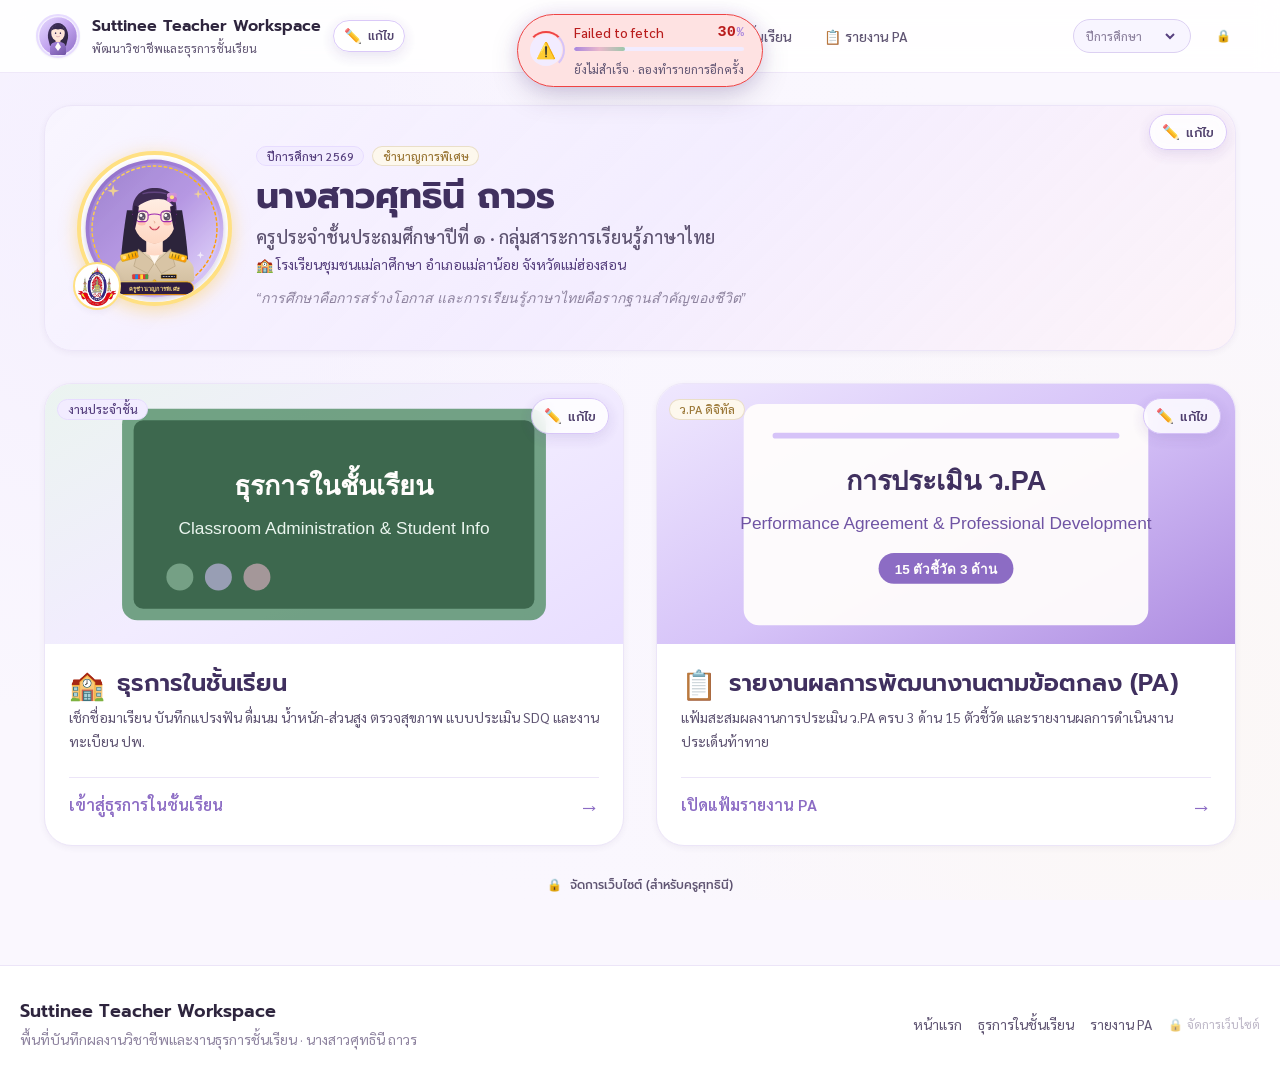
==== commit 4c9a838a: "update v.1.1" ====
--- a/index.html
+++ b/index.html
@@ -15,6 +15,7 @@
   <link rel="stylesheet" href="./css/components.css">
   <link rel="stylesheet" href="./css/pages.css">
   <link rel="stylesheet" href="./css/utilities.css">
+  <link rel="stylesheet" href="./css/responsive.css">
 </head>
 <body>
 
--- a/css/components.css
+++ b/css/components.css
@@ -882,7 +882,7 @@
   top: 14px;
   left: 50%;
   transform: translateX(-50%) translateY(-20px);
-  z-index: 1250;
+  z-index: 15000;
   opacity: 0;
   visibility: hidden;
   pointer-events: none;
@@ -1027,4 +1027,3 @@
 }
 
 
-
--- a/css/pages.css
+++ b/css/pages.css
@@ -858,7 +858,7 @@
 /* Routine Check Cards */
 .routine-grid {
   display: grid;
-  grid-template-columns: repeat(auto-fill, minmax(280px, 1fr));
+  grid-template-columns: repeat(auto-fill, minmax(min(100%, 280px), 1fr));
   gap: var(--space-4);
 }
 
@@ -954,7 +954,7 @@
 /* Evidence Cards Grid */
 .evidence-grid {
   display: grid;
-  grid-template-columns: repeat(auto-fill, minmax(220px, 1fr));
+  grid-template-columns: repeat(auto-fill, minmax(min(100%, 220px), 1fr));
   gap: var(--space-3);
   margin-top: var(--space-2);
 }
@@ -1480,7 +1480,7 @@
 /* Classroom Action Cards Grid (Site 1 inspiration) */
 .classroom-actions-grid {
   display: grid;
-  grid-template-columns: repeat(auto-fill, minmax(160px, 1fr));
+  grid-template-columns: repeat(auto-fill, minmax(min(100%, 160px), 1fr));
   gap: var(--space-4);
 }
 
@@ -1577,93 +1577,411 @@
 }
 
 /* Universal Showcase Card Grid */
+/* ==========================================================================
+   Universal Showcase Card Grid & Layout (Inspired by Student Web App Showcase)
+   ========================================================================== */
+
+.u-showcase-header-card {
+  background: #ffffff;
+  border: 1px solid #e2e8f0;
+  border-radius: 16px;
+  padding: 24px 28px;
+  box-shadow: 0 4px 6px -1px rgba(0, 0, 0, 0.04), 0 2px 4px -2px rgba(0, 0, 0, 0.04);
+  margin-bottom: 24px;
+}
+
+.u-showcase-header-top {
+  display: flex;
+  align-items: flex-start;
+  justify-content: space-between;
+  gap: 20px;
+  flex-wrap: wrap;
+}
+
+.u-showcase-title-area {
+  flex: 1;
+  min-width: 280px;
+}
+
+.u-showcase-title {
+  font-size: 1.65rem;
+  font-weight: 800;
+  color: #0f172a;
+  margin: 0 0 8px 0;
+  letter-spacing: -0.01em;
+  line-height: 1.3;
+}
+
+.u-showcase-desc {
+  font-size: 0.95rem;
+  color: #64748b;
+  margin: 0;
+  line-height: 1.6;
+}
+
+.u-showcase-badges {
+  display: flex;
+  align-items: center;
+  gap: 10px;
+  flex-wrap: wrap;
+}
+
+.u-badge-status-green {
+  display: inline-flex;
+  align-items: center;
+  gap: 6px;
+  background: #ecfdf5;
+  color: #059669;
+  border: 1px solid #a7f3d0;
+  padding: 6px 14px;
+  border-radius: 9999px;
+  font-size: 0.85rem;
+  font-weight: 600;
+}
+
+.u-badge-count-pill {
+  display: inline-flex;
+  align-items: center;
+  gap: 6px;
+  background: #f1f5f9;
+  color: #475569;
+  border: 1px solid #e2e8f0;
+  padding: 6px 14px;
+  border-radius: 9999px;
+  font-size: 0.85rem;
+  font-weight: 600;
+}
+
+.u-showcase-divider {
+  border: none;
+  border-top: 1px solid #f1f5f9;
+  margin: 20px 0;
+}
+
+.u-showcase-header-actions {
+  display: flex;
+  align-items: center;
+  justify-content: flex-start;
+  gap: 12px;
+}
+
+.btn-add-showcase {
+  background: #0284c7;
+  background: linear-gradient(135deg, #0284c7 0%, #0369a1 100%);
+  color: #ffffff !important;
+  font-weight: 600;
+  font-size: 0.95rem;
+  padding: 10px 22px;
+  border-radius: 10px;
+  border: none;
+  display: inline-flex;
+  align-items: center;
+  gap: 8px;
+  box-shadow: 0 4px 12px rgba(2, 132, 199, 0.25);
+  cursor: pointer;
+  transition: all 0.2s ease;
+}
+
+.btn-add-showcase:hover {
+  transform: translateY(-2px);
+  box-shadow: 0 6px 16px rgba(2, 132, 199, 0.35);
+  background: linear-gradient(135deg, #0369a1 0%, #075985 100%);
+}
+
+/* Toolbar */
+.u-showcase-toolbar {
+  display: flex;
+  align-items: center;
+  justify-content: space-between;
+  gap: 16px;
+  margin-bottom: 24px;
+  flex-wrap: wrap;
+}
+
+.u-search-box {
+  position: relative;
+  flex: 1;
+  min-width: 260px;
+  max-width: 480px;
+}
+
+.u-search-box .u-search-icon {
+  position: absolute;
+  left: 14px;
+  top: 50%;
+  transform: translateY(-50%);
+  color: #94a3b8;
+  font-size: 1rem;
+  pointer-events: none;
+}
+
+.u-search-input {
+  width: 100%;
+  padding: 10px 16px 10px 42px;
+  border-radius: 9999px;
+  border: 1px solid #cbd5e1;
+  background: #ffffff;
+  font-size: 0.9rem;
+  color: #1e293b;
+  outline: none;
+  transition: all 0.2s ease;
+  box-shadow: 0 1px 2px rgba(0,0,0,0.03);
+}
+
+.u-search-input:focus {
+  border-color: #0284c7;
+  box-shadow: 0 0 0 3px rgba(2, 132, 199, 0.15);
+}
+
+.u-sort-box {
+  display: flex;
+  align-items: center;
+  gap: 10px;
+}
+
+.u-sort-label {
+  font-size: 0.875rem;
+  color: #64748b;
+  font-weight: 500;
+  white-space: nowrap;
+}
+
+.u-sort-select {
+  padding: 8px 14px;
+  border-radius: 8px;
+  border: 1px solid #cbd5e1;
+  background: #ffffff;
+  font-size: 0.875rem;
+  color: #1e293b;
+  font-weight: 500;
+  outline: none;
+  cursor: pointer;
+  transition: all 0.2s ease;
+}
+
+.u-sort-select:focus {
+  border-color: #0284c7;
+}
+
+/* Card Showcase Grid */
 .universal-showcase-grid {
   display: grid;
-  grid-template-columns: repeat(auto-fill, minmax(320px, 1fr));
-  gap: var(--space-6);
-}
-
+  grid-template-columns: repeat(auto-fill, minmax(min(100%, 270px), 1fr));
+  gap: 20px;
+}
+
+/* Card Component */
 .universal-showcase-card {
-  display: flex;
-  flex-direction: column;
+  background: #ffffff;
+  border-radius: 16px;
+  border: 1px solid #e2e8f0;
   overflow: hidden;
-  border-radius: var(--radius-lg);
-  border: 1px solid var(--border-light);
-  background: var(--bg-card);
-  transition: transform var(--transition-normal), box-shadow var(--transition-normal);
+  display: flex;
+  flex-direction: column;
+  box-shadow: 0 4px 6px -1px rgba(0, 0, 0, 0.04), 0 2px 4px -2px rgba(0, 0, 0, 0.04);
+  transition: transform 0.25s ease, box-shadow 0.25s ease, border-color 0.25s ease;
+  position: relative;
 }
 
 .universal-showcase-card:hover {
   transform: translateY(-4px);
-  box-shadow: var(--shadow-md);
+  box-shadow: 0 14px 28px -4px rgba(0, 0, 0, 0.08), 0 4px 8px -2px rgba(0, 0, 0, 0.04);
+  border-color: #cbd5e1;
 }
 
 .u-card-cover-wrapper {
   position: relative;
   width: 100%;
-  background: #F8F5FF;
+  aspect-ratio: 16/9;
+  background: #0f172a;
   overflow: hidden;
+}
+
+.u-card-cover-wrapper.ratio-3-4 {
+  aspect-ratio: 3/4;
+}
+
+.u-card-cover-wrapper.ratio-1-1 {
+  aspect-ratio: 1/1;
 }
 
 .u-card-cover-img {
   width: 100%;
   height: 100%;
   object-fit: cover;
-  transition: transform var(--transition-normal);
+  transition: transform 0.3s ease;
 }
 
 .universal-showcase-card:hover .u-card-cover-img {
-  transform: scale(1.03);
-}
-
-.u-card-badge-overlay {
+  transform: scale(1.04);
+}
+
+.u-card-index-badge {
   position: absolute;
-  top: var(--space-3);
-  left: var(--space-3);
+  top: 10px;
+  left: 10px;
+  background: rgba(15, 23, 42, 0.82);
+  backdrop-filter: blur(4px);
+  -webkit-backdrop-filter: blur(4px);
+  color: #ffffff;
+  padding: 4px 10px;
+  border-radius: 6px;
+  font-size: 0.78rem;
+  font-weight: 700;
   z-index: 2;
+  box-shadow: 0 2px 4px rgba(0,0,0,0.2);
+}
+
+.u-card-type-tag {
+  position: absolute;
+  top: 10px;
+  right: 10px;
+  background: rgba(255, 255, 255, 0.92);
+  backdrop-filter: blur(4px);
+  -webkit-backdrop-filter: blur(4px);
+  color: #1e293b;
+  padding: 3px 8px;
+  border-radius: 6px;
+  font-size: 0.72rem;
+  font-weight: 600;
+  z-index: 2;
+  border: 1px solid rgba(0,0,0,0.08);
 }
 
 .u-card-body {
-  padding: var(--space-4);
+  padding: 16px 18px 18px;
   display: flex;
   flex-direction: column;
   flex: 1;
-}
-
-.u-card-meta-list {
-  display: flex;
-  flex-direction: column;
-  gap: var(--space-2);
-  flex: 1;
-}
-
-.u-card-meta-line {
-  display: flex;
-  align-items: baseline;
-  gap: var(--space-2);
-  font-size: var(--font-size-sm);
-  line-height: var(--line-height-relaxed);
-}
-
-.u-card-meta-label {
+  justify-content: space-between;
+}
+
+.u-card-title {
+  font-size: 1.05rem;
   font-weight: 700;
-  color: var(--purple-900);
-  min-width: 90px;
+  color: #0f172a;
+  margin: 0 0 8px 0;
+  line-height: 1.35;
+  display: -webkit-box;
+  -webkit-line-clamp: 2;
+  -webkit-box-orient: vertical;
+  overflow: hidden;
+  min-height: 2.7em;
+}
+
+.u-card-creator {
+  display: flex;
+  align-items: center;
+  gap: 6px;
+  font-size: 0.85rem;
+  color: #475569;
+  font-weight: 500;
+  margin-bottom: 12px;
+}
+
+.u-card-creator-name {
+  white-space: nowrap;
+  overflow: hidden;
+  text-overflow: ellipsis;
+}
+
+.u-card-chips {
+  display: flex;
+  flex-wrap: wrap;
+  gap: 6px;
+  margin-bottom: 16px;
+  min-height: 26px;
+}
+
+.u-card-chip {
+  background: #f8fafc;
+  border: 1px solid #e2e8f0;
+  color: #475569;
+  font-size: 0.75rem;
+  font-weight: 500;
+  padding: 3px 10px;
+  border-radius: 9999px;
+  white-space: nowrap;
+}
+
+.u-card-actions-row {
+  display: flex;
+  align-items: center;
+  gap: 8px;
+  margin-top: auto;
+}
+
+.u-card-btn {
+  width: 100%;
+  padding: 10px 16px;
+  border-radius: 10px;
+  font-weight: 600;
+  font-size: 0.95rem;
+  display: inline-flex;
+  align-items: center;
+  justify-content: center;
+  gap: 8px;
+  text-decoration: none;
+  border: none;
+  cursor: pointer;
+  transition: all 0.2s ease;
+}
+
+.u-btn-primary {
+  background: #1d72f2;
+  background: linear-gradient(135deg, #1d72f2 0%, #1558c4 100%);
+  color: #ffffff !important;
+  box-shadow: 0 4px 10px rgba(29, 114, 242, 0.25);
+}
+
+.u-btn-primary:hover {
+  transform: translateY(-2px);
+  box-shadow: 0 6px 14px rgba(29, 114, 242, 0.35);
+  background: linear-gradient(135deg, #1558c4 0%, #104396 100%);
+}
+
+.u-btn-ebook {
+  background: #0284c7;
+  background: linear-gradient(135deg, #0284c7 0%, #0369a1 100%);
+  color: #ffffff !important;
+  box-shadow: 0 4px 10px rgba(2, 132, 199, 0.25);
+}
+
+.u-btn-ebook:hover {
+  transform: translateY(-2px);
+  box-shadow: 0 6px 14px rgba(2, 132, 199, 0.35);
+}
+
+.u-btn-excel {
+  background: #10b981;
+  background: linear-gradient(135deg, #10b981 0%, #059669 100%);
+  color: #ffffff !important;
+  box-shadow: 0 4px 10px rgba(16, 185, 129, 0.25);
+}
+
+.u-btn-excel:hover {
+  transform: translateY(-2px);
+  box-shadow: 0 6px 14px rgba(16, 185, 129, 0.35);
+}
+
+.u-card-delete-btn {
+  background: #fef2f2;
+  border: 1px solid #fee2e2;
+  color: #dc2626;
+  border-radius: 8px;
+  width: 38px;
+  height: 38px;
+  display: inline-flex;
+  align-items: center;
+  justify-content: center;
+  cursor: pointer;
   flex-shrink: 0;
-}
-
-.u-card-meta-val {
-  color: var(--text-primary);
-  word-break: break-word;
-}
-
-.u-card-actions-row {
-  display: flex;
-  align-items: center;
-  gap: var(--space-2);
-  margin-top: auto;
-  padding-top: var(--space-3);
-  border-top: 1px solid var(--border-light);
+  transition: all 0.2s ease;
+}
+
+.u-card-delete-btn:hover {
+  background: #dc2626;
+  color: #ffffff;
 }
 
 /* Empty State Styling */
@@ -1758,6 +2076,7 @@
 }
 
 .u-modal-footer {
+  flex-wrap: wrap;
   padding: var(--space-4) var(--space-6);
   background: #FAFAFD;
   border-top: 1px solid var(--border-light);
@@ -1767,9 +2086,15 @@
 }
 
 /* Type Selector Grid */
+.save-progress { flex: 0 0 100%; min-width: 0; color: var(--purple-900); }
+body.modal-open #admin-floating-status-bar { display: none; }
+.save-progress-heading { display: flex; align-items: center; justify-content: space-between; gap: 12px; margin-bottom: 8px; font-size: 0.875rem; }
+.save-progress-heading strong { flex-shrink: 0; font-variant-numeric: tabular-nums; }
+.loading-detail { display: block; margin-top: 5px; color: var(--text-secondary, #706580); font-size: 0.75rem; }
+
 .u-type-selector-grid {
   display: grid;
-  grid-template-columns: repeat(auto-fit, minmax(200px, 1fr));
+  grid-template-columns: repeat(auto-fit, minmax(min(100%, 200px), 1fr));
   gap: var(--space-3);
 }
 
@@ -2248,5 +2573,3 @@
   font-weight: 700;
   border-bottom: 2px solid #0F9D58;
 }
-
-
--- a/css/responsive.css
+++ b/css/responsive.css
@@ -0,0 +1,121 @@
+/* Shared responsive rules, loaded after page styles and utilities. */
+body { overflow-wrap: anywhere; }
+:where(main, section, aside, form, .container, .card, .d-flex > *, .d-grid > *,
+  .header-inner > *, .header-brand > *, .gateway-grid > *, .hero-text-box,
+  .gateway-card-header > *, .u-card-body, .u-card-creator > *,
+  .u-showcase-header-top > *, .u-showcase-toolbar > *, .u-field-row > *,
+  .viewer-layout > *, .admin-layout > *, .footer-inner > *) {
+  min-width: 0;
+}
+input, select, textarea { min-width: 0; max-width: 100%; }
+.btn, .badge, .u-card-chip { max-width: 100%; white-space: normal; }
+.btn-icon, .mobile-nav-toggle, .gateway-card-icon { flex-shrink: 0; }
+.site-header { height: auto; min-height: var(--header-height); }
+.header-inner { min-height: var(--header-height); padding-block: 10px; }
+.header-brand-wrap, .header-brand { min-width: 0; }
+.brand-title { line-height: 1.45; }
+.header-actions { flex-shrink: 0; }
+.header-nav { flex-shrink: 0; }
+.nav-link { white-space: nowrap; }
+.mobile-drawer { height: 100dvh; overflow-y: auto; overscroll-behavior: contain; visibility: hidden; }
+.mobile-drawer.open { visibility: visible; }
+.u-showcase-title-area { min-width: 0; flex-basis: 240px; }
+.u-search-box { min-width: 0; flex-basis: 240px; }
+.u-sort-box { max-width: 100%; }
+.u-sort-select { flex: 1; min-width: 0; }
+.u-showcase-header-actions, .modal-footer, .admin-topbar, .queue-item-meta { flex-wrap: wrap; }
+.universal-showcase-grid { grid-template-columns: repeat(auto-fill, minmax(min(100%, 270px), 1fr)); }
+.u-type-selector-grid { grid-template-columns: repeat(auto-fit, minmax(min(100%, 200px), 1fr)); }
+.viewer-layout { grid-template-columns: minmax(0, 1fr); }
+.table-responsive { max-width: 100%; overflow-x: auto; }
+.modal-header, .u-modal-header { gap: 12px; }
+.modal-header > :first-child, .u-modal-header > :first-child,
+.ebook-modal-header > :first-child, .excel-header-brand, .excel-header-brand > * { min-width: 0; }
+.u-modal-dialog { max-height: calc(100dvh - 32px); }
+.u-modal-body, .ebook-modal-body, .excel-modal-body { min-height: 0; overscroll-behavior: contain; }
+.ebook-modal-container { width: 100%; height: 100dvh; }
+.excel-modal-container { height: 92dvh; }
+.ebook-controls-pill { max-width: 100%; flex-wrap: wrap; justify-content: center; }
+.ebook-canvas-wrapper { min-width: 0; max-width: 100%; margin: auto; flex-shrink: 0; }
+#ebook-pdf-canvas { height: auto; }
+.ebook-modal-body { align-items: flex-start; }
+.ebook-modal-header, .excel-modal-header, .excel-modal-footer { flex-shrink: 0; }
+.ebook-header-right { display: flex; flex-shrink: 0; }
+.ebook-title, .excel-title { max-height: 4.5em; overflow-y: auto; }
+.admin-status-bar { max-width: calc(100% - 32px); flex-wrap: wrap; }
+.loading-indicator-pill { min-width: 0; max-width: calc(100vw - 32px); }
+
+@media (min-width: 900px) {
+  .viewer-layout { grid-template-columns: minmax(0, 1fr) 340px; }
+  .admin-layout { grid-template-columns: 260px minmax(0, 1fr); }
+}
+
+/* Keep navigation in the drawer until all header controls fit comfortably. */
+@media (min-width: 840px) and (max-width: 1199px) {
+  .header-inner:has(.mobile-nav-toggle) .header-nav { display: none; }
+  .mobile-nav-toggle { display: inline-flex; }
+}
+
+@media (max-width: 767px) {
+  .header-inner { flex-wrap: wrap; gap: 8px 12px; }
+  .header-inner > .header-brand-wrap, .header-inner > .header-brand { flex: 1 1 100%; }
+  .header-actions { width: 100%; justify-content: flex-end; gap: 8px; flex-wrap: wrap; }
+  .year-pill-wrapper { margin-right: auto; max-width: 100%; }
+  .year-pill-select, .mobile-nav-toggle, .btn { min-height: 44px; }
+  .year-pill-wrapper { padding-block: 0; }
+  .header-actions .btn { padding-inline: 10px; }
+  .header-brand-wrap { flex-wrap: wrap; gap: 8px; }
+  .header-brand-wrap .btn-inline-edit { margin-left: 0; flex-shrink: 0; }
+  .brand-avatar { width: 40px; height: 40px; }
+  .brand-title { font-size: 0.95rem; }
+  .container { padding: 20px 16px; }
+  .gateway-hero, .u-showcase-header-card { padding: 24px 16px; }
+  .gateway-body { padding: 20px 16px; }
+  .gateway-title, .hero-title-main { font-size: clamp(1.4rem, 5vw, 1.875rem); line-height: 1.5; }
+  .gateway-card-title, .u-showcase-title { font-size: 1.3rem; line-height: 1.5; }
+  .u-showcase-toolbar { gap: 12px; }
+  .u-search-box { max-width: none; }
+  .u-sort-box { flex: 1 1 100%; }
+  .u-modal-header .d-flex { flex-wrap: wrap; }
+  .u-modal-header, .u-modal-body, .u-modal-footer,
+  .modal-header, .modal-body, .modal-footer { padding: 16px; }
+  .u-modal-footer > .btn, .modal-footer > .btn { flex: 1 1 120px; }
+  .excel-modal-header { flex-wrap: wrap; padding: 12px; gap: 8px; }
+  .excel-header-brand { flex: 1 1 55%; }
+  .excel-header-actions { margin-left: auto; }
+  .excel-header-search { order: 3; flex: 1 1 100%; }
+  .ebook-modal-header { padding: 12px; gap: 12px; }
+  .ebook-modal-body { padding: 12px; }
+  .ebook-modal-footer { padding: 8px; }
+  .ebook-controls-pill { gap: 6px; padding: 6px 8px; }
+  .ebook-ctrl-btn, .ebook-ctrl-icon-btn, .btn-icon-light { min-height: 44px; }
+  .viewer-main { min-height: 0; }
+  .viewer-frame-container { height: 65dvh; min-height: 240px; }
+  .admin-content, .admin-sidebar, .admin-login-card { padding: 20px 16px; }
+  .admin-login-card { width: 100%; margin-block: 24px; }
+  .admin-task-tab-btn { flex: 1 1 140px; padding: 12px; }
+  .admin-topbar { gap: 12px; }
+  .admin-status-bar { right: 16px; bottom: 12px; border-radius: 16px; }
+  .form-control, .u-search-input, .u-sort-select { font-size: 16px; }
+}
+
+@media (max-width: 479px) {
+  .header-actions #admin-btn-text { max-width: 95px; }
+  .year-pill-label { display: none; }
+  .u-showcase-header-actions > .btn, .btn-add-showcase { width: 100%; }
+  .u-field-row { flex-wrap: wrap; }
+  .u-field-col-label { flex: 1 1 100%; }
+  .u-field-col-val { flex: 1 1 0; }
+}
+
+/* Short landscape screens need room to scroll past the header and dialogs. */
+@media (max-height: 500px) and (orientation: landscape) {
+  .site-header { position: relative; }
+  .modal-backdrop, .u-modal-overlay { padding: 8px; }
+  .modal-container, .u-modal-dialog { max-height: calc(100dvh - 16px); overflow-y: auto; }
+  .u-modal-header, .u-modal-footer { flex-shrink: 0; }
+  .u-modal-body { flex-shrink: 0; overflow: visible; }
+  .ebook-modal-header, .ebook-modal-footer { padding-block: 4px; }
+  .ebook-title, .excel-title { max-height: 3em; }
+  .excel-modal-container { height: calc(100dvh - 16px); }
+}
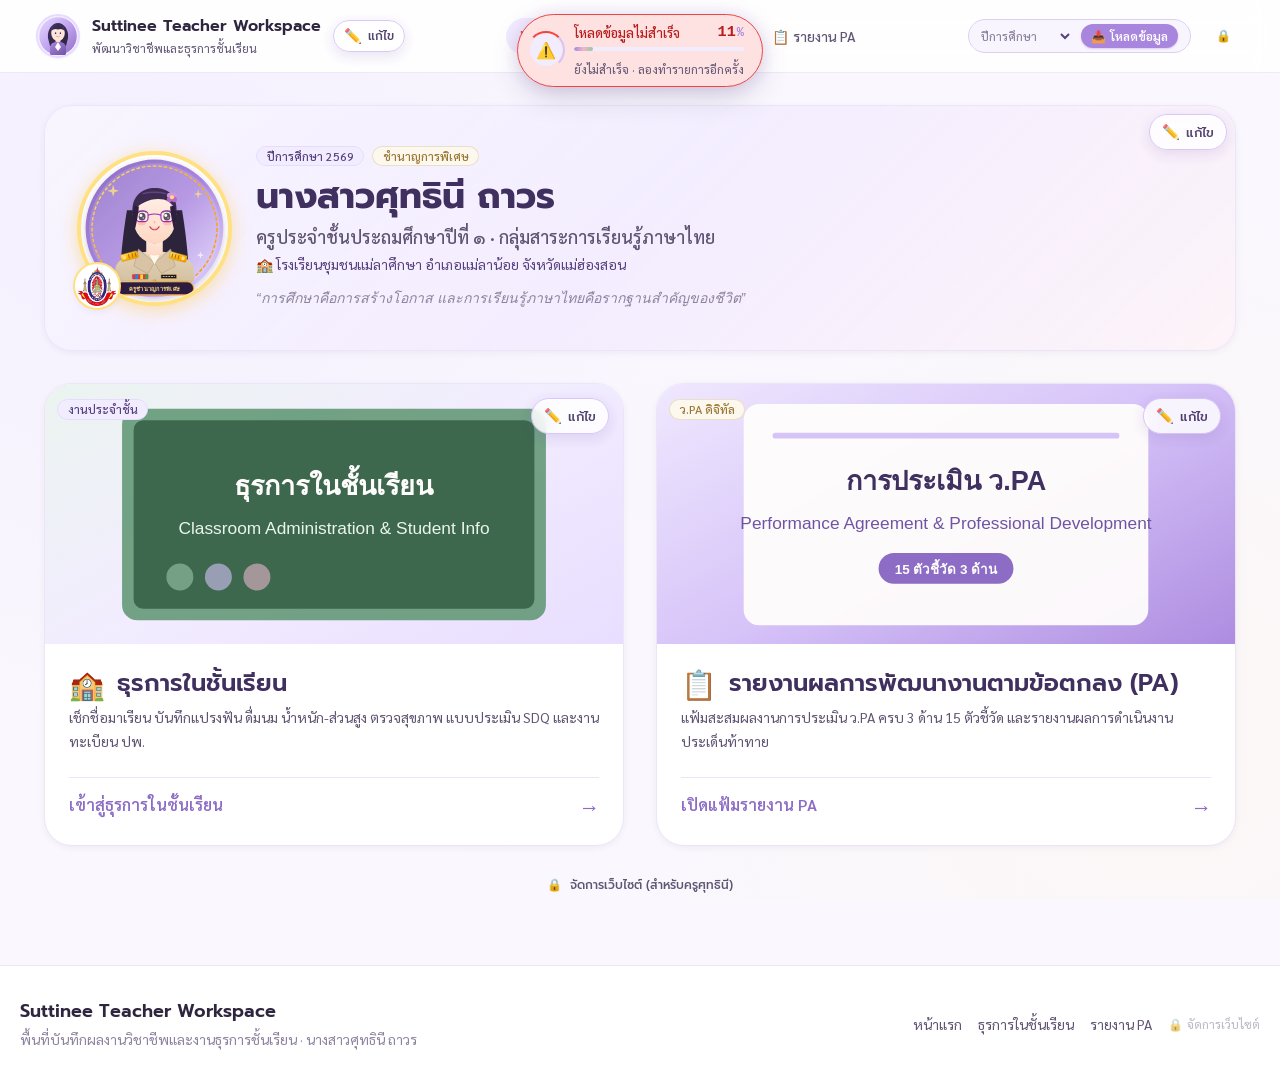
==== commit b59188c0: "feat: add dedicated 'โหลดข้อมูล' button to year selector for manual data loading and refreshing" ====
--- a/index.html
+++ b/index.html
@@ -56,6 +56,9 @@
           <select id="header-year-select" class="year-pill-select" aria-label="เลือกปีการศึกษา">
             <!-- Populated dynamically -->
           </select>
+          <button type="button" id="btn-load-year" class="btn-load-year" title="คลิกเพื่อโหลดข้อมูลปีการศึกษาที่เลือก">
+            <span>📥</span> โหลดข้อมูล
+          </button>
         </div>
 
         <a href="./admin.html" class="btn btn-subtle btn-sm" id="btn-header-admin" title="ส่วนจัดการระบบสำหรับครูผู้สอน">
--- a/css/layout.css
+++ b/css/layout.css
@@ -160,6 +160,49 @@
   padding: 2px 4px;
 }
 
+/* Load Data Button inside Year Pill */
+.btn-load-year {
+  display: inline-flex;
+  align-items: center;
+  gap: 4px;
+  background: var(--color-primary);
+  color: #ffffff;
+  border: none;
+  border-radius: var(--radius-full);
+  padding: 4px 10px;
+  font-size: var(--font-size-xs);
+  font-weight: var(--font-weight-semibold);
+  cursor: pointer;
+  white-space: nowrap;
+  transition: all var(--transition-fast);
+  box-shadow: 0 1px 2px rgba(107, 33, 168, 0.2);
+}
+
+.btn-load-year:hover {
+  background: var(--purple-700);
+  transform: translateY(-1px);
+  box-shadow: 0 3px 6px rgba(107, 33, 168, 0.35);
+}
+
+.btn-load-year:active {
+  transform: translateY(0);
+}
+
+.btn-load-year.loading {
+  opacity: 0.65;
+  pointer-events: none;
+}
+
+.btn-load-year.highlight {
+  animation: pulse-load 1.2s infinite ease-in-out;
+}
+
+@keyframes pulse-load {
+  0% { transform: scale(1); box-shadow: 0 1px 2px rgba(107, 33, 168, 0.2); }
+  50% { transform: scale(1.05); box-shadow: 0 0 10px rgba(107, 33, 168, 0.5); }
+  100% { transform: scale(1); box-shadow: 0 1px 2px rgba(107, 33, 168, 0.2); }
+}
+
 /* Mobile Nav Toggle */
 .mobile-nav-toggle {
   display: inline-flex;
